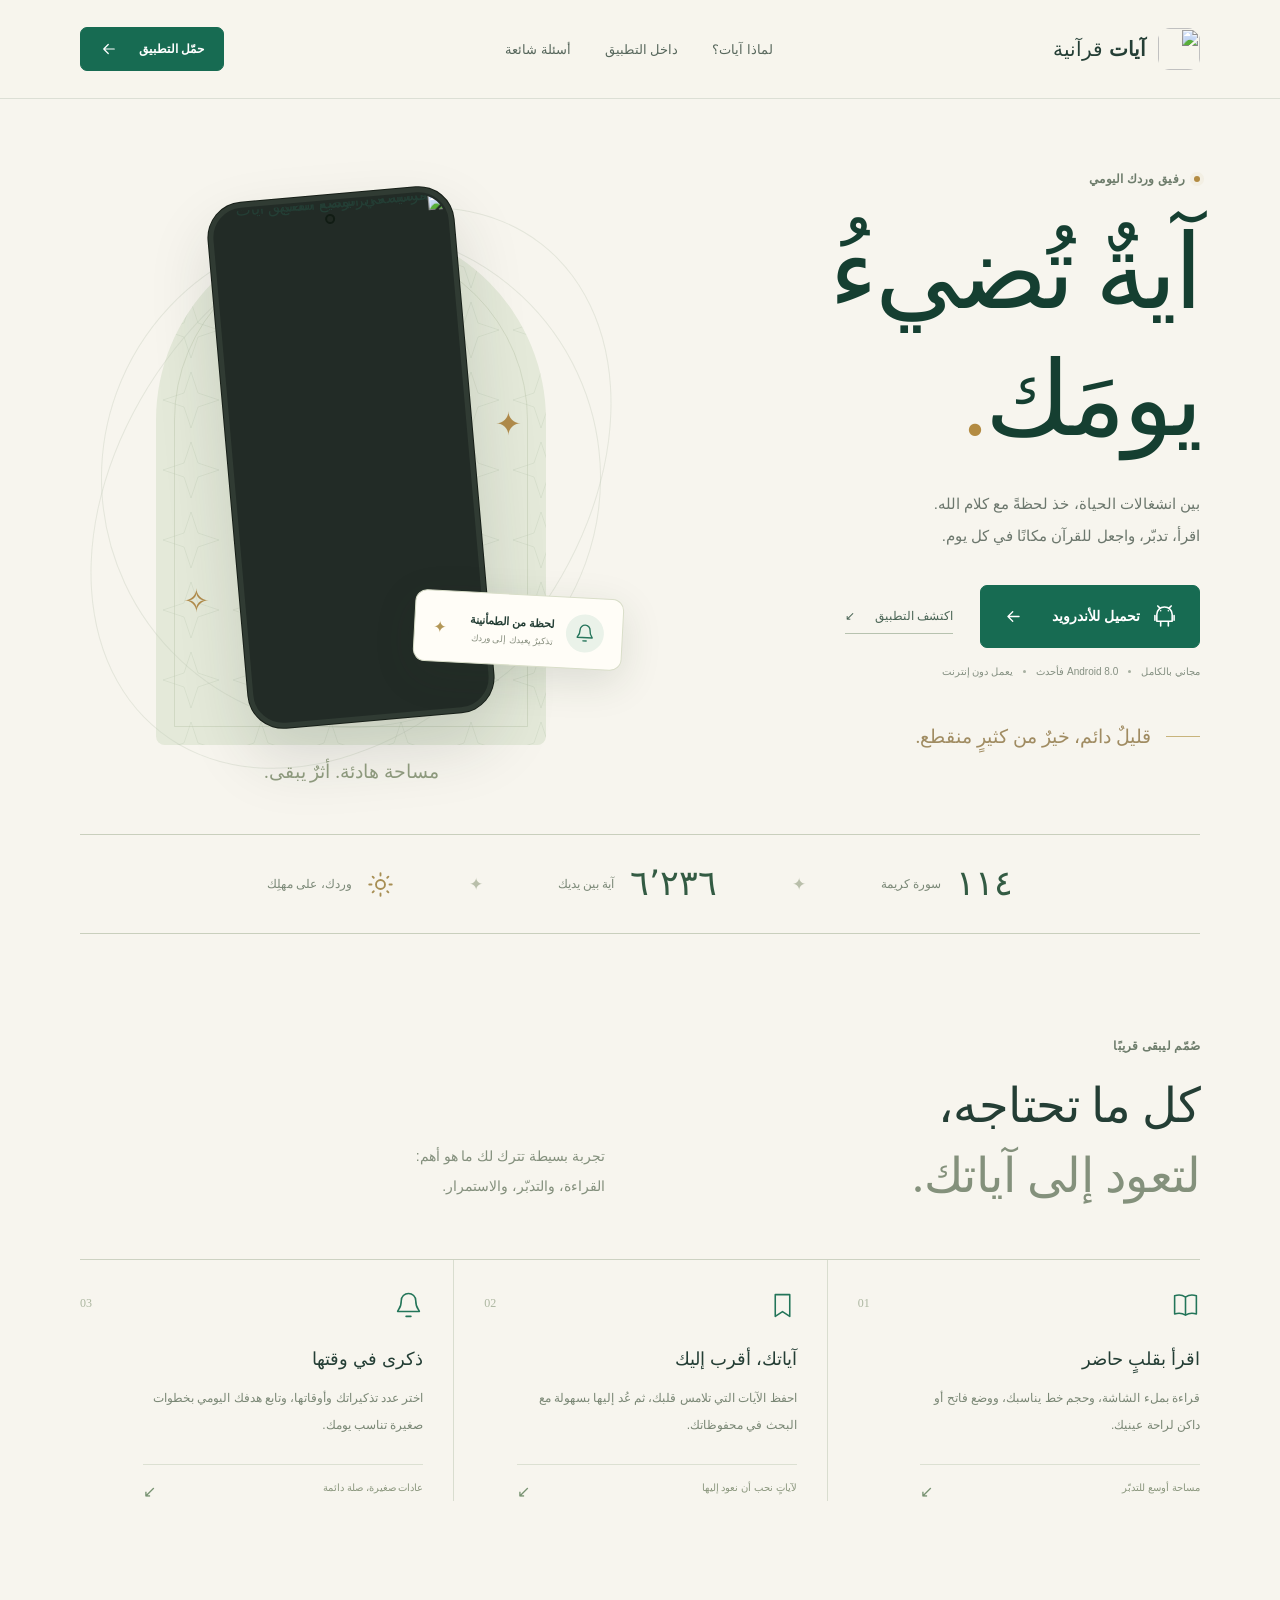
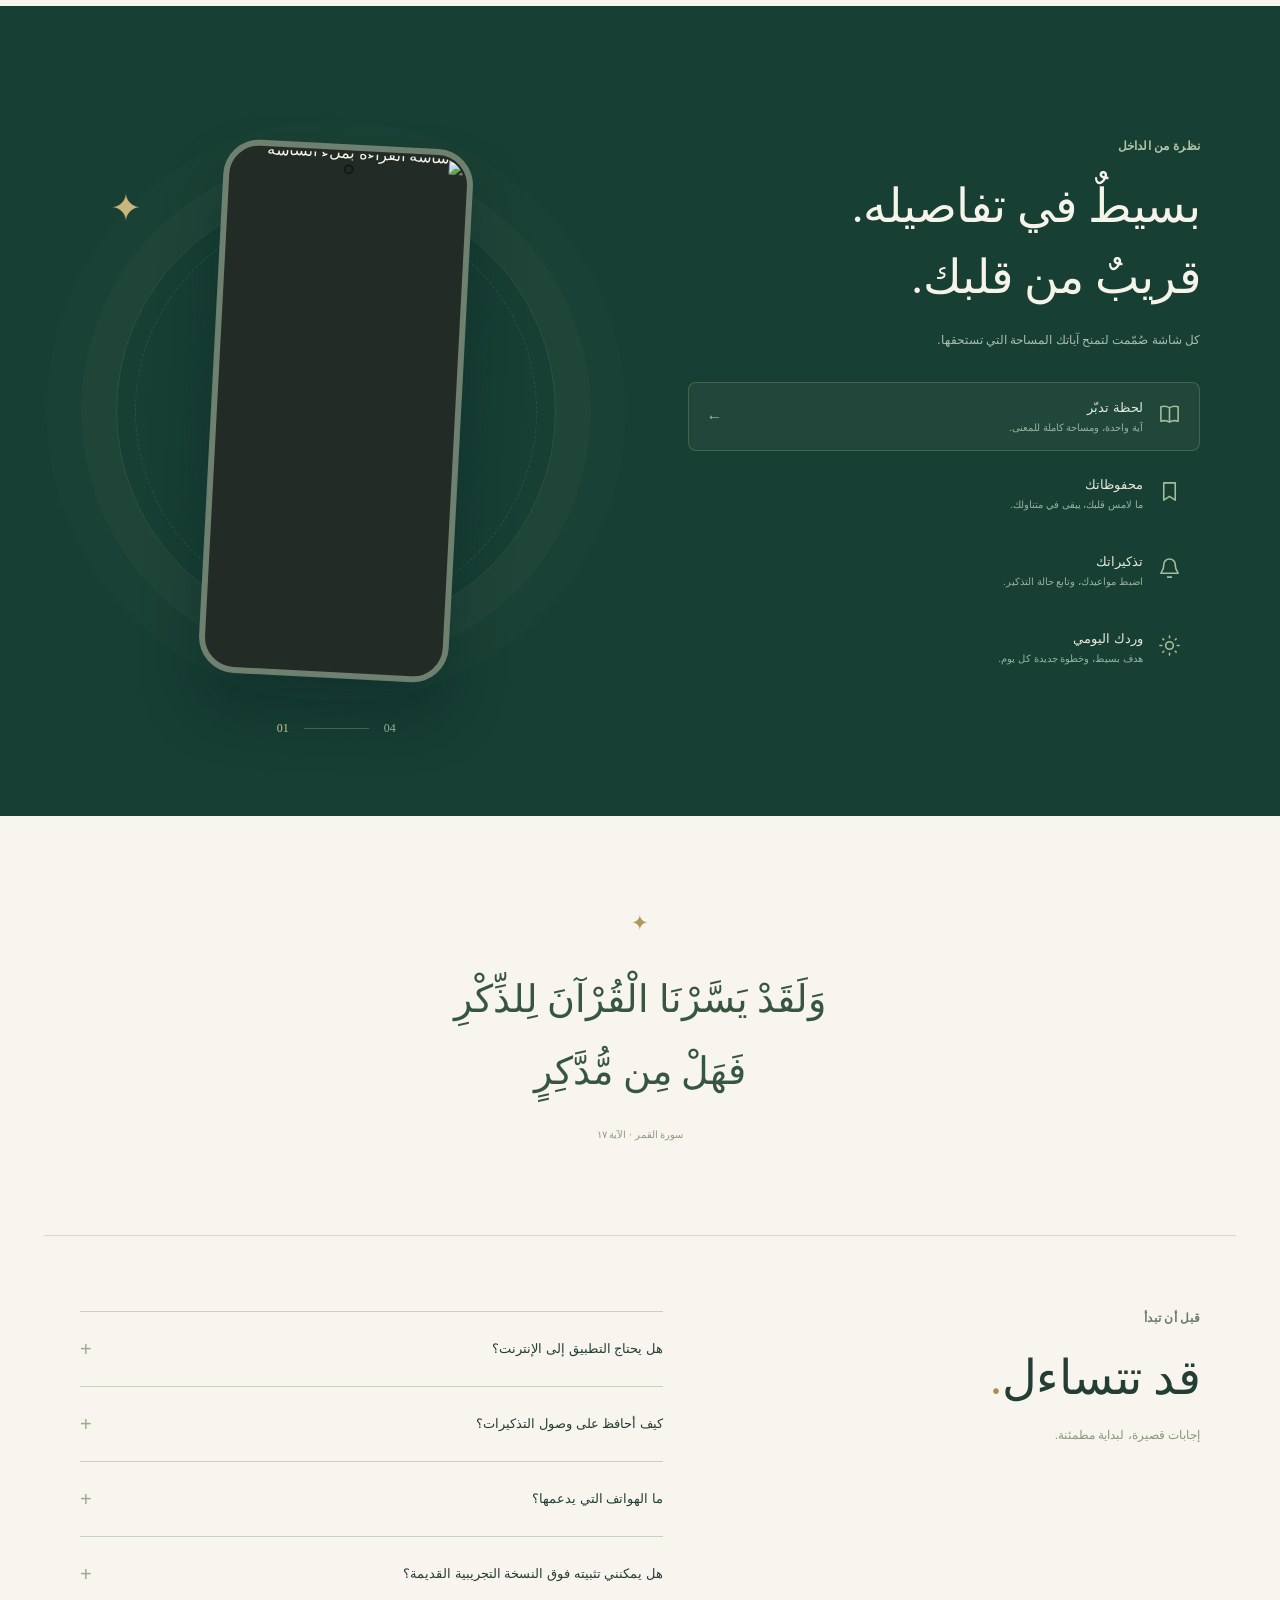
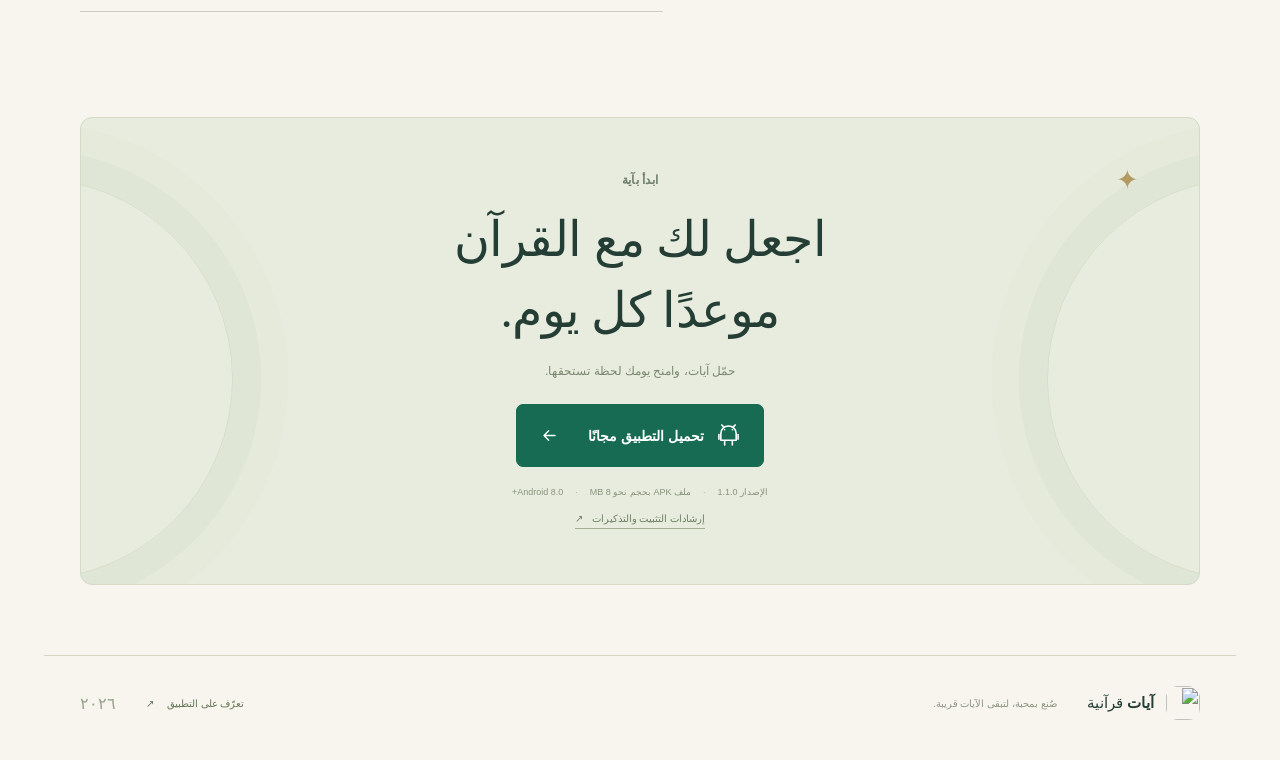
==== website/index.html @ cd3f6575 "Build a warm Arabic landing page around the app" ====
<!doctype html>
<html lang="ar" dir="rtl">
<head>
<meta charset="UTF-8"><meta name="viewport" content="width=device-width, initial-scale=1">
<meta name="theme-color" content="#f7f5ee"><meta name="description" content="آيات قرآنية — مساحة هادئة لوردك اليومي. اقرأ واحفظ آياتك واضبط تذكيراتك، أينما كنت ودون إنترنت.">
<title>آيات قرآنية — آية تُضيء يومك</title>
<link rel="icon" href="assets/app-icon.webp"><link rel="stylesheet" href="style.css">
</head>
<body>
<svg class="icons" aria-hidden="true" xmlns="http://www.w3.org/2000/svg"><symbol id="arrow" viewBox="0 0 24 24"><path d="M19 12H5m6-6-6 6 6 6"/></symbol><symbol id="book" viewBox="0 0 24 24"><path d="M12 5c-3-2-6-2-9-1v15c3-1 6-1 9 1m0-15c3-2 6-2 9-1v15c-3-1-6-1-9 1V5Z"/></symbol><symbol id="bell" viewBox="0 0 24 24"><path d="M18 8a6 6 0 0 0-12 0c0 7-3 7-3 9h18c0-2-3-2-3-9M10 21h4"/></symbol><symbol id="bookmark" viewBox="0 0 24 24"><path d="M6 3h12v18l-6-4-6 4V3Z"/></symbol><symbol id="android" viewBox="0 0 24 24"><path d="m7 3-2-2m12 2 2-2M4 10a8 8 0 0 1 16 0v7H4v-7Zm-2 1v5m20-5v5M8 17v5m8-5v5M8 6h.01M16 6h.01"/></symbol><symbol id="check" viewBox="0 0 24 24"><path d="m5 12 4 4L19 6"/></symbol><symbol id="sun" viewBox="0 0 24 24"><circle cx="12" cy="12" r="4"/><path d="M12 2v2m0 16v2M2 12h2m16 0h2M5 5l1 1m12 12 1 1M5 19l1-1M18 6l1-1"/></symbol></svg>
<header class="header"><div class="wrap nav"><a class="brand" href="#" aria-label="آيات قرآنية، الرئيسية"><img src="assets/app-icon.webp" alt="" width="42" height="42"><span>آيات <span class="brand-light">قرآنية</span></span></a><nav id="navigation" aria-label="التنقل الرئيسي"><a href="#features">لماذا آيات؟</a><a href="#experience">داخل التطبيق</a><a href="#questions">أسئلة شائعة</a></nav><a class="button small nav-download" href="#download">حمّل التطبيق <svg><use href="#arrow"/></svg></a><button class="menu" aria-label="فتح القائمة" aria-expanded="false" aria-controls="navigation"><span></span><span></span></button></div></header>
<main>
<section class="hero wrap">
<div class="hero-copy"><div class="eyebrow"><span class="status-dot"></span> رفيق وردك اليومي</div><h1>آيةٌ تُضيءُ<br>يومَك<span class="gold">.</span></h1><p class="hero-description">بين انشغالات الحياة، خذ لحظةً مع كلام الله.<br>اقرأ، تدبّر، واجعل للقرآن مكانًا في كل يوم.</p><div class="hero-actions"><a class="button" href="assets/Ayat-Quran-v1.1.0.apk" download><svg><use href="#android"/></svg> تحميل للأندرويد <svg class="button-arrow"><use href="#arrow"/></svg></a><a class="text-link" href="#experience">اكتشف التطبيق <span>↙</span></a></div><div class="download-meta"><span>مجاني بالكامل</span><i></i><span>Android 8.0 فأحدث</span><i></i><span>يعمل دون إنترنت</span></div><div class="hero-note"><span class="note-line"></span><span>قليلٌ دائم، خيرٌ من كثيرٍ منقطع.</span></div></div>
<div class="hero-visual"><div class="orbit orbit-one"></div><div class="orbit orbit-two"></div><div class="arch"><div class="arch-pattern"></div><span class="arch-star star-one">✦</span><span class="arch-star star-two">✧</span></div><div class="phone hero-phone"><img src="assets/home.png" alt="الشاشة الرئيسية لتطبيق آيات قرآنية في الوضع الفاتح" width="720" height="1600" fetchpriority="high"><div class="phone-camera"></div></div><div class="floating-note"><span class="note-icon"><svg><use href="#bell"/></svg></span><div><strong>لحظة من الطمأنينة</strong><span>تذكيرٌ يعيدك إلى وردك</span></div><span class="float-spark">✦</span></div><span class="visual-caption">مساحة هادئة. أثرٌ يبقى.</span></div>
</section>
<div class="facts wrap"><div><strong>١١٤</strong><span>سورة كريمة</span></div><span class="fact-flower">✦</span><div><strong>٦٬٢٣٦</strong><span>آية بين يديك</span></div><span class="fact-flower">✦</span><div><svg><use href="#sun"/></svg><span>وردك، على مهلِك</span></div></div>
<section class="features wrap section" id="features"><div class="section-intro"><span class="eyebrow">صُمّم ليبقى قريبًا</span><h2>كل ما تحتاجه،<br><span class="serif-muted">لتعود إلى آياتك.</span></h2><p>تجربة بسيطة تترك لك ما هو أهم:<br>القراءة، والتدبّر، والاستمرار.</p></div><div class="feature-grid"><article><span class="feature-number">01</span><div class="feature-icon"><svg><use href="#book"/></svg></div><h3>اقرأ بقلبٍ حاضر</h3><p>قراءة بملء الشاشة، وحجم خط يناسبك، ووضع فاتح أو داكن لراحة عينيك.</p><span class="feature-foot">مساحة أوسع للتدبّر <span>↙</span></span></article><article><span class="feature-number">02</span><div class="feature-icon"><svg><use href="#bookmark"/></svg></div><h3>آياتك، أقرب إليك</h3><p>احفظ الآيات التي تلامس قلبك، ثم عُد إليها بسهولة مع البحث في محفوظاتك.</p><span class="feature-foot">لآياتٍ نحب أن نعود إليها <span>↙</span></span></article><article><span class="feature-number">03</span><div class="feature-icon"><svg><use href="#bell"/></svg></div><h3>ذكرى في وقتها</h3><p>اختر عدد تذكيراتك وأوقاتها، وتابع هدفك اليومي بخطوات صغيرة تناسب يومك.</p><span class="feature-foot">عادات صغيرة، صلة دائمة <span>↙</span></span></article></div></section>
<section class="experience" id="experience"><div class="wrap experience-inner"><div class="experience-copy"><span class="eyebrow light">نظرة من الداخل</span><h2>بسيطٌ في تفاصيله.<br>قريبٌ من قلبك.</h2><p class="experience-lead">كل شاشة صُمّمت لتمنح آياتك المساحة التي تستحقها.</p><div class="screen-tabs" role="tablist" aria-label="شاشات التطبيق" aria-orientation="vertical"><button id="tab-reader" role="tab" aria-selected="true" aria-controls="screen-panel" data-screen="reader" tabindex="0"><span class="tab-icon"><svg><use href="#book"/></svg></span><span><strong>لحظة تدبّر</strong><small>آية واحدة، ومساحة كاملة للمعنى.</small></span><span class="tab-arrow">←</span></button><button id="tab-saved" role="tab" aria-selected="false" aria-controls="screen-panel" data-screen="saved" tabindex="-1"><span class="tab-icon"><svg><use href="#bookmark"/></svg></span><span><strong>محفوظاتك</strong><small>ما لامس قلبك، يبقى في متناولك.</small></span><span class="tab-arrow">←</span></button><button id="tab-reminders" role="tab" aria-selected="false" aria-controls="screen-panel" data-screen="reminders" tabindex="-1"><span class="tab-icon"><svg><use href="#bell"/></svg></span><span><strong>تذكيراتك</strong><small>اضبط مواعيدك، وتابع حالة التذكير.</small></span><span class="tab-arrow">←</span></button><button id="tab-home" role="tab" aria-selected="false" aria-controls="screen-panel" data-screen="home" tabindex="-1"><span class="tab-icon"><svg><use href="#sun"/></svg></span><span><strong>وردك اليومي</strong><small>هدف بسيط، وخطوة جديدة كل يوم.</small></span><span class="tab-arrow">←</span></button></div></div><div class="screen-stage" id="screen-panel" role="tabpanel" aria-labelledby="tab-reader" tabindex="0"><div class="stage-ring"></div><span class="stage-spark">✦</span><div class="phone showcase-phone"><img id="screen-image" src="assets/reader.png" alt="شاشة القراءة بملء الشاشة" width="720" height="1600" loading="lazy"><div class="phone-camera"></div></div><div class="screen-count"><span id="screen-number">01</span><span class="count-line"></span><span>04</span></div></div></div></section>
<section class="quiet-section wrap"><span class="quiet-star">✦</span><p class="quran-quote">وَلَقَدْ يَسَّرْنَا الْقُرْآنَ لِلذِّكْرِ<br>فَهَلْ مِن مُّدَّكِرٍ</p><span class="quote-source">سورة القمر · الآية ١٧</span></section>
<section class="faq wrap section" id="questions"><div class="faq-heading"><span class="eyebrow">قبل أن تبدأ</span><h2>قد تتساءل<span class="gold">.</span></h2><p>إجابات قصيرة، لبداية مطمئنة.</p></div><div class="faq-list"><details><summary>هل يحتاج التطبيق إلى الإنترنت؟<span class="plus">+</span></summary><p>لا. نص القرآن والقراءة والمحفوظات متاحة دون اتصال بالإنترنت بعد تثبيت التطبيق.</p></details><details><summary>كيف أحافظ على وصول التذكيرات؟<span class="plus">+</span></summary><p>اسمح بالإشعارات والمنبّهات الدقيقة، وأزل قيود البطارية والعمل في الخلفية. يرشدك التطبيق إلى إعدادات التشغيل المتاحة على هاتفك. إذا أوقفت التطبيق إجباريًا، افتحه مجددًا لاستئناف التذكيرات.</p></details><details><summary>ما الهواتف التي يدعمها؟<span class="plus">+</span></summary><p>يعمل على هواتف أندرويد بالإصدار 8.0 فأحدث. تختلف خيارات التشغيل التلقائي والبطارية حسب الهاتف وإصدار النظام.</p></details><details><summary>هل يمكنني تثبيته فوق النسخة التجريبية القديمة؟<span class="plus">+</span></summary><p>الإصدار 1.1.0 يستخدم مفتاح توقيع إنتاج جديدًا. إذا كانت النسخة التجريبية القديمة مثبتة، ستحتاج إلى إزالتها أولًا. إزالة التطبيق تحذف محفوظاته وتقدّم القراءة وإعداداته المحلية.</p></details></div></section>
<section class="download-section wrap" id="download"><div class="download-card"><div class="download-ornament" aria-hidden="true">✦</div><span class="eyebrow">ابدأ بآية</span><h2>اجعل لك مع القرآن<br>موعدًا كل يوم.</h2><p>حمّل آيات، وامنح يومك لحظة تستحقها.</p><a class="button" href="assets/Ayat-Quran-v1.1.0.apk" download><svg><use href="#android"/></svg> تحميل التطبيق مجانًا <svg class="button-arrow"><use href="#arrow"/></svg></a><span class="release-meta">الإصدار 1.1.0 <span>·</span> ملف APK بحجم نحو 8 MB <span>·</span> Android 8.0+</span><a class="release-link" href="#questions">إرشادات التثبيت والتذكيرات <span>↗</span></a></div></section>
</main>
<footer class="wrap footer"><a class="brand" href="#"><img src="assets/app-icon.webp" width="34" height="34" alt=""><span>آيات <span class="brand-light">قرآنية</span></span></a><p>صُنع بمحبة، لتبقى الآيات قريبة.</p><a href="#experience">تعرّف على التطبيق <span>↗</span></a><span class="footer-year">٢٠٢٦</span></footer>
<script src="script.js"></script>
</body></html>
---- website/style.css ----
@font-face{font-family:Quran;src:url('assets/quran.ttf') format('truetype');font-display:swap}*{box-sizing:border-box}html{scroll-behavior:smooth;scroll-padding-top:100px}body{margin:0;background:#f7f5ee;color:#243e35;font-family:Tahoma,Arial,sans-serif;-webkit-font-smoothing:antialiased}a{color:inherit;text-decoration:none}button{font:inherit}button,a{-webkit-tap-highlight-color:transparent}button{cursor:pointer}svg{width:24px;height:24px;fill:none;stroke:currentColor;stroke-width:1.65;stroke-linecap:round;stroke-linejoin:round;flex-shrink:0}.icons{position:absolute;width:0;height:0;overflow:hidden}.wrap{max-width:1192px;margin-inline:auto;padding-inline:36px}.header{border-bottom:1px solid #244b3420;background:#f7f5eef5}.nav{height:98px;display:flex;align-items:center;justify-content:space-between;gap:32px}.brand{display:flex;align-items:center;gap:12px;font-size:20px;font-weight:700;white-space:nowrap}.brand img{border-radius:12px;object-fit:cover}.brand-light{font-weight:400}.nav nav{display:flex;gap:34px;font-size:13px;color:#57675c}.nav nav a:hover{color:#157b61}.button{display:inline-flex;align-items:center;justify-content:center;gap:13px;border:1px solid #176b52;background:#176b52;color:#fff;border-radius:7px;padding:19px 23px;font-size:14px;font-weight:600;transition:background .2s,transform .2s,box-shadow .2s}.button:hover{background:#105740;transform:translateY(-2px);box-shadow:0 8px 20px #0f604b20}.button svg{width:23px;height:23px}.button .button-arrow{margin-right:16px;width:19px}.button.small{padding:12px 19px;font-size:12px;gap:21px}.small svg{width:18px;height:18px}.menu{display:none}.hero{display:grid;grid-template-columns:1fr 1fr;gap:35px;min-height:735px;align-items:center;padding-block:42px 40px;overflow:hidden}.hero-copy{padding:5px 0 20px;position:relative;z-index:2}.eyebrow{font-size:12px;letter-spacing:.2px;color:#6d7c6b;display:flex;align-items:center;gap:9px;font-weight:600}.status-dot{height:6px;width:6px;background:#b38b42;border-radius:50%;box-shadow:0 0 0 4px #b38b4210}h1,h2,h3,p{margin:0}h1{font-family:Quran,serif;font-size:104px;line-height:1.22;font-weight:400;margin:24px 0 24px;letter-spacing:-3px;color:#153f31}.gold{color:#b38b42}.hero-description{font-size:15px;color:#6c776d;line-height:2.15}.hero-actions{display:flex;align-items:center;gap:27px;margin-top:32px}.text-link{font-size:12px;color:#496354;border-bottom:1px solid #b7c2af;padding:10px 0;display:inline-flex;gap:20px}.text-link:hover{color:#a07736}.download-meta{display:flex;align-items:center;gap:10px;margin-top:18px;color:#859082;font-size:10px}.download-meta i{width:3px;height:3px;border-radius:50%;background:#a7b0a1}.hero-note{display:flex;align-items:center;gap:15px;margin-top:48px;font-family:Quran,serif;font-size:19px;color:#a08c62}.note-line{width:34px;height:1px;background:#c8b47c}.hero-visual{position:relative;display:flex;align-items:center;justify-content:center;min-height:650px;isolation:isolate}.arch{position:absolute;width:390px;height:520px;background:#e4e9d9;bottom:48px;border-radius:220px 220px 10px 10px;z-index:-2;overflow:hidden}.arch:after{content:"";position:absolute;inset:18px;border:1px solid #b9c4a970;border-radius:210px 210px 0 0}.arch-pattern{position:absolute;inset:0;background-image:url("data:image/svg+xml,%3Csvg xmlns='http://www.w3.org/2000/svg' width='70' height='70' viewBox='0 0 70 70'%3E%3Cpath d='M35 7 42 28 63 35 42 42 35 63 28 42 7 35 28 28Z' fill='none' stroke='%238b9b79' stroke-opacity='.13'/%3E%3C/svg%3E")}.arch-star{position:absolute;color:#b18c4b;font-size:32px;z-index:2}.star-one{right:24px;top:180px}.star-two{left:27px;bottom:125px}.phone{position:relative;background:#222b26;border:5px solid #303b33;box-shadow:0 0 0 1px #171f18,0 30px 65px #20322726;border-radius:35px;padding:3px;overflow:hidden;width:246px;flex-shrink:0;line-height:0}.phone img{display:block;width:100%;height:auto;border-radius:25px}.phone-camera{height:10px;width:10px;background:#202922;border:2px solid #111c14;border-radius:50%;position:absolute;left:50%;top:14px;transform:translateX(-50%)}.hero-phone{transform:rotate(-5deg);margin-top:-20px}.orbit{position:absolute;z-index:-1;border:1px solid #bbc4b253;border-radius:50%;width:500px;height:500px;transform:rotate(-25deg);top:85px}.orbit-two{width:450px;height:620px;transform:rotate(38deg);top:35px}.floating-note{position:absolute;bottom:127px;right:-1px;display:flex;align-items:center;gap:12px;background:#fffdf7;padding:16px 18px;box-shadow:0 12px 40px #253a2321;border:1px solid #d9dec9;border-radius:12px;transform:rotate(3deg);z-index:3}.note-icon{width:38px;height:38px;display:grid;place-items:center;background:#eaf2e9;border-radius:50%;color:#27765c}.note-icon svg{width:20px;height:20px}.floating-note strong{display:block;font-size:11px;margin-bottom:6px}.floating-note div>span{display:block;color:#899080;font-size:9px}.float-spark{margin-right:12px;color:#b39757}.visual-caption{position:absolute;bottom:10px;font-family:Quran,serif;font-size:19px;color:#8d997d}.facts{display:flex;justify-content:center;align-items:center;gap:75px;border-block:1px solid #c9cfbd;max-width:1120px;padding-block:28px}.facts>div{display:flex;align-items:center;gap:15px}.facts strong{font-family:Quran,serif;font-size:35px;line-height:1.2;font-weight:400;color:#335b43}.facts div span{font-size:12px;color:#7c8978}.facts svg{width:27px;height:27px;color:#a78e53}.fact-flower{color:#b9bfaa;font-size:17px}.section{padding-block:105px}.section-intro{display:grid;grid-template-columns:1fr 1fr;column-gap:70px}.section-intro .eyebrow{grid-column:1/-1;margin-bottom:18px}h2{font-family:Quran,serif;font-weight:400;font-size:48px;line-height:1.45;letter-spacing:-.5px}.serif-muted{color:#84917c}.section-intro>p{align-self:end;padding-bottom:9px;font-size:14px;color:#84907d;line-height:2.15}.feature-grid{display:grid;grid-template-columns:repeat(3,1fr);margin-top:49px;border-top:1px solid #cdd2c2}.feature-grid article{position:relative;padding:31px 30px 0;border-left:1px solid #d9ddcf}.feature-grid article:first-child{padding-right:0}.feature-grid article:last-child{border-left:0;padding-left:0}.feature-number{position:absolute;top:36px;left:30px;font-family:Georgia,serif;color:#adb7a1;font-size:12px}.feature-grid article:last-child .feature-number{left:0}.feature-icon{color:#237559;margin-bottom:24px}.feature-icon svg{width:29px;height:29px;stroke-width:1.3}h3{font-size:18px;font-weight:500;margin-bottom:15px}.feature-grid p{font-size:12px;line-height:2.2;color:#7a8775;max-width:280px}.feature-foot{border-top:1px solid #dce0d2;margin-top:26px;padding-top:17px;display:flex;justify-content:space-between;font-size:10px;color:#8b977e;max-width:280px}.feature-foot>span{color:#769170;font-size:16px}.experience{background:#173f33;color:#f6f3e9;position:relative;overflow:hidden}.experience-inner{display:grid;grid-template-columns:1fr 1fr;gap:95px;padding-block:80px;align-items:center}.eyebrow.light{color:#b4c3a8}.experience h2{font-size:47px;margin-top:18px;line-height:1.5}.experience-lead{font-size:12px;line-height:2;color:#a9beb0;margin-top:16px;max-width:330px}.screen-tabs{display:flex;flex-direction:column;gap:8px;margin-top:30px}.screen-tabs button{display:flex;align-items:center;gap:15px;background:transparent;border:1px solid transparent;border-radius:8px;text-align:right;padding:17px 18px;color:#e6e9dd;transition:background .2s,border-color .2s}.screen-tabs button[aria-selected=true]{background:#ffffff0b;border-color:#74967c60}.screen-tabs button:hover{background:#ffffff0b}.screen-tabs strong{display:block;font-size:13px;font-weight:500}.screen-tabs small{display:block;font-size:10px;margin-top:7px;color:#97b2a2}.tab-icon{color:#a7bd9a}.tab-icon svg{width:23px;height:23px}.tab-arrow{margin-right:auto;opacity:0;color:#c8b371}.screen-tabs button[aria-selected=true] .tab-arrow{opacity:1}.screen-stage{position:relative;display:flex;justify-content:center;align-items:center;min-height:650px;isolation:isolate}.stage-ring{position:absolute;width:440px;height:440px;border:1px solid #b1c69e24;border-radius:50%;z-index:-1;box-shadow:0 0 0 35px #b1c69e08,0 0 0 70px #b1c69e04}.stage-ring:after{content:"";position:absolute;inset:18px;border:1px dashed #b6c69822;border-radius:50%}.showcase-phone{width:248px;border-color:#70806f;box-shadow:0 0 0 1px #ced7c272,0 35px 55px #051d215c;transform:rotate(3deg)}.stage-spark{position:absolute;left:30px;top:100px;color:#cab57c;font-size:38px}.screen-count{position:absolute;bottom:0;display:flex;align-items:center;gap:15px;direction:ltr;font-family:Georgia,serif;font-size:12px;color:#93ac97}.screen-count span:first-child{color:#d5c08b}.count-line{width:65px;height:1px;background:#a6bda350}.quiet-section{padding-block:95px;text-align:center}.quiet-star{font-size:21px;color:#b2965c;display:block;margin-bottom:28px}.quran-quote{font-family:Quran,serif;font-size:38px;line-height:1.9;color:#375642}.quote-source{display:block;color:#909981;font-size:10px;margin-top:22px}.faq{display:grid;grid-template-columns:.9fr 1.2fr;gap:100px;border-top:1px solid #d3d8c8;padding-top:75px}.faq h2{margin-top:18px}.faq-heading p{font-size:12px;color:#8b967f;margin-top:15px}.faq-list{border-top:1px solid #c7d0bc}.faq details{border-bottom:1px solid #c7d0bc}.faq summary{padding:25px 0;list-style:none;cursor:pointer;font-size:13px;line-height:1.8;display:flex;justify-content:space-between;gap:20px}.faq summary::-webkit-details-marker{display:none}.plus{color:#9ba98e;font-size:20px;font-weight:400;line-height:1.2;transition:transform .2s}.faq details[open] .plus{transform:rotate(45deg)}.faq details p{padding:0 0 23px;font-size:12px;line-height:2.3;color:#73806c}.download-section{padding-bottom:70px}.download-card{position:relative;isolation:isolate;overflow:hidden;background:#e8ecdf;border:1px solid #d4dcc8;border-radius:12px;padding:55px 40px;text-align:center}.download-card:before,.download-card:after{content:"";position:absolute;width:400px;height:400px;border:1px solid #b8c6a660;border-radius:50%;top:60px;z-index:-1}.download-card:before{right:-250px;box-shadow:0 0 0 28px #bcc9a820,0 0 0 55px #bcc9a815}.download-card:after{left:-250px;box-shadow:0 0 0 28px #bcc9a820,0 0 0 55px #bcc9a815}.download-card .eyebrow{justify-content:center}.download-card h2{font-size:49px;margin-top:17px}.download-card p{font-size:12px;color:#7a886e;margin:18px 0 26px}.download-ornament{position:absolute;top:46px;right:60px;font-size:27px;color:#b39a61}.release-meta{display:flex;align-items:center;justify-content:center;gap:12px;font-size:9px;color:#87937a;margin-top:20px;flex-wrap:wrap}.release-meta>span{color:#b2b99f}.release-link{display:inline-block;font-size:10px;color:#6d8061;margin-top:16px;border-bottom:1px solid #a3b192;padding-bottom:4px}.release-link span{margin-right:6px}.footer{display:flex;align-items:center;gap:30px;padding-block:30px 40px;border-top:1px solid #d0d7c3}.footer .brand{font-size:15px}.footer p{font-size:10px;color:#8e9883}.footer>a:last-of-type{font-size:10px;margin-right:auto;color:#617653}.footer>a:last-of-type span{margin-right:10px}.footer-year{font-family:Quran,serif;font-size:16px;color:#99a28c}a:focus-visible,button:focus-visible,summary:focus-visible,[tabindex="0"]:focus-visible{outline:2px solid #b29451;outline-offset:5px}.phone img{transition:opacity .15s}.phone img.changing{opacity:.15}@media(min-width:1500px){.hero{min-height:790px;padding-block:65px}.hero-visual{min-height:670px}.hero-phone{width:260px}.arch{height:550px;width:415px}}@media(max-width:1050px){.wrap{padding-inline:28px}.hero{gap:15px}.hero-visual{min-height:620px}.arch{width:340px;height:480px}.orbit{width:390px;height:440px}.orbit-two{height:520px}.hero-phone{width:230px}.floating-note{right:-5px;bottom:90px}h1{font-size:90px}.hero-actions{gap:16px}.hero-actions .button{font-size:12px;padding:17px}.hero-description{font-size:13px}.download-meta{font-size:9px;gap:7px}.experience-inner{gap:40px}.facts{margin-inline:28px;gap:40px}.screen-stage{min-height:630px}.stage-ring{width:350px;height:350px}.experience h2{font-size:41px}.stage-spark{left:0}.footer{gap:20px}.faq{gap:55px}}@media(max-width:760px){.wrap{padding-inline:22px}.nav{height:80px;gap:16px}.brand{font-size:16px;gap:8px}.brand img{width:36px;height:36px}.nav-download{margin-right:auto}.nav .small{font-size:10px;padding:10px 13px;gap:12px}.menu{display:flex;flex-direction:column;gap:6px;width:25px;background:none;border:0;padding:3px}.menu span{display:block;width:20px;height:1px;background:#31563f}.nav nav{display:none;position:absolute;top:79px;left:0;right:0;background:#f7f5ee;z-index:10;padding:25px;box-shadow:0 10px 20px #233c3010;border-bottom:1px solid #cbd4c0;flex-direction:column;gap:22px}.nav nav.open{display:flex}.hero{grid-template-columns:1fr;padding-top:43px;padding-bottom:30px;gap:0;min-height:0}.hero-copy{text-align:center;padding:0}.hero-copy .eyebrow{justify-content:center}h1{font-size:83px;margin:20px 0 18px;line-height:1.22}.hero-description{font-size:13px;line-height:2.1}.hero-actions{justify-content:center;margin-top:26px;gap:25px}.hero-actions .button{font-size:12px;padding:17px 16px}.hero-actions .button-arrow{margin-right:4px}.text-link{font-size:11px;gap:12px}.download-meta{justify-content:center;margin-top:17px;font-size:9px}.hero-note{display:none}.hero-visual{margin-top:15px;min-height:610px}.hero-phone{width:224px;margin-top:0}.arch{width:335px;height:454px;bottom:58px}.orbit{width:350px;height:400px;top:100px}.orbit-two{height:530px;top:50px;width:290px}.floating-note{bottom:100px;right:calc(50% - 165px);padding:13px 15px}.visual-caption{bottom:7px;font-size:18px}.facts{margin-inline:22px;gap:22px;padding:23px 0;justify-content:space-around}.facts strong{font-size:27px}.facts>div{flex-direction:column;gap:7px}.facts div span{font-size:9px}.facts svg{width:25px;height:25px}.fact-flower{font-size:13px}.section{padding-block:65px}.section-intro{display:block}.section-intro .eyebrow{margin-bottom:14px}h2{font-size:39px}.section-intro>p{margin-top:20px;font-size:12px}.feature-grid{margin-top:25px;grid-template-columns:1fr}.feature-grid article,.feature-grid article:first-child,.feature-grid article:last-child{border-left:0;border-bottom:1px solid #d5dcc9;padding:27px 0}.feature-grid article:last-child{border-bottom:0;padding-bottom:0}.feature-number,.feature-grid article:last-child .feature-number{top:30px;left:0}.feature-icon{margin-bottom:16px}.feature-grid p{max-width:100%;font-size:12px}h3{font-size:17px}.feature-foot{max-width:none;margin-top:20px;padding-top:14px}.experience-inner{grid-template-columns:1fr;gap:15px;padding-block:50px}.experience h2{font-size:39px}.experience-lead{max-width:none}.screen-tabs{margin-top:23px;display:grid;grid-template-columns:1fr 1fr;gap:8px}.screen-tabs button{padding:15px 10px;gap:9px}.screen-tabs strong{font-size:11px}.screen-tabs small{display:none}.screen-tabs .tab-icon svg{width:18px;height:18px}.tab-arrow{font-size:12px}.screen-stage{min-height:630px}.showcase-phone{width:230px}.stage-spark{left:24px;top:105px}.stage-ring{width:340px;height:340px}.quiet-section{padding-block:63px}.quran-quote{font-size:29px;line-height:2}.quote-source{margin-top:18px}.faq{grid-template-columns:1fr;gap:30px;padding-top:50px}.faq h2{margin-top:14px}.faq summary{font-size:12px;padding-block:22px}.download-section{padding-bottom:40px}.download-card{padding:42px 19px}.download-card h2{font-size:39px}.download-card p{font-size:11px;line-height:1.9}.download-ornament{right:22px;top:20px;font-size:20px}.download-card .button{font-size:12px;padding:17px 19px}.release-meta{font-size:8px;gap:8px}.footer{flex-wrap:wrap;gap:19px;padding-block:24px 30px}.footer .brand{font-size:14px}.footer p{width:calc(100% - 200px);margin-right:auto;font-size:9px;text-align:left}.footer>a:last-of-type{margin-right:0}.footer-year{margin-right:auto}}@media(prefers-reduced-motion:reduce){html{scroll-behavior:auto}*,*:before,*:after{transition:none!important;animation:none!important}}
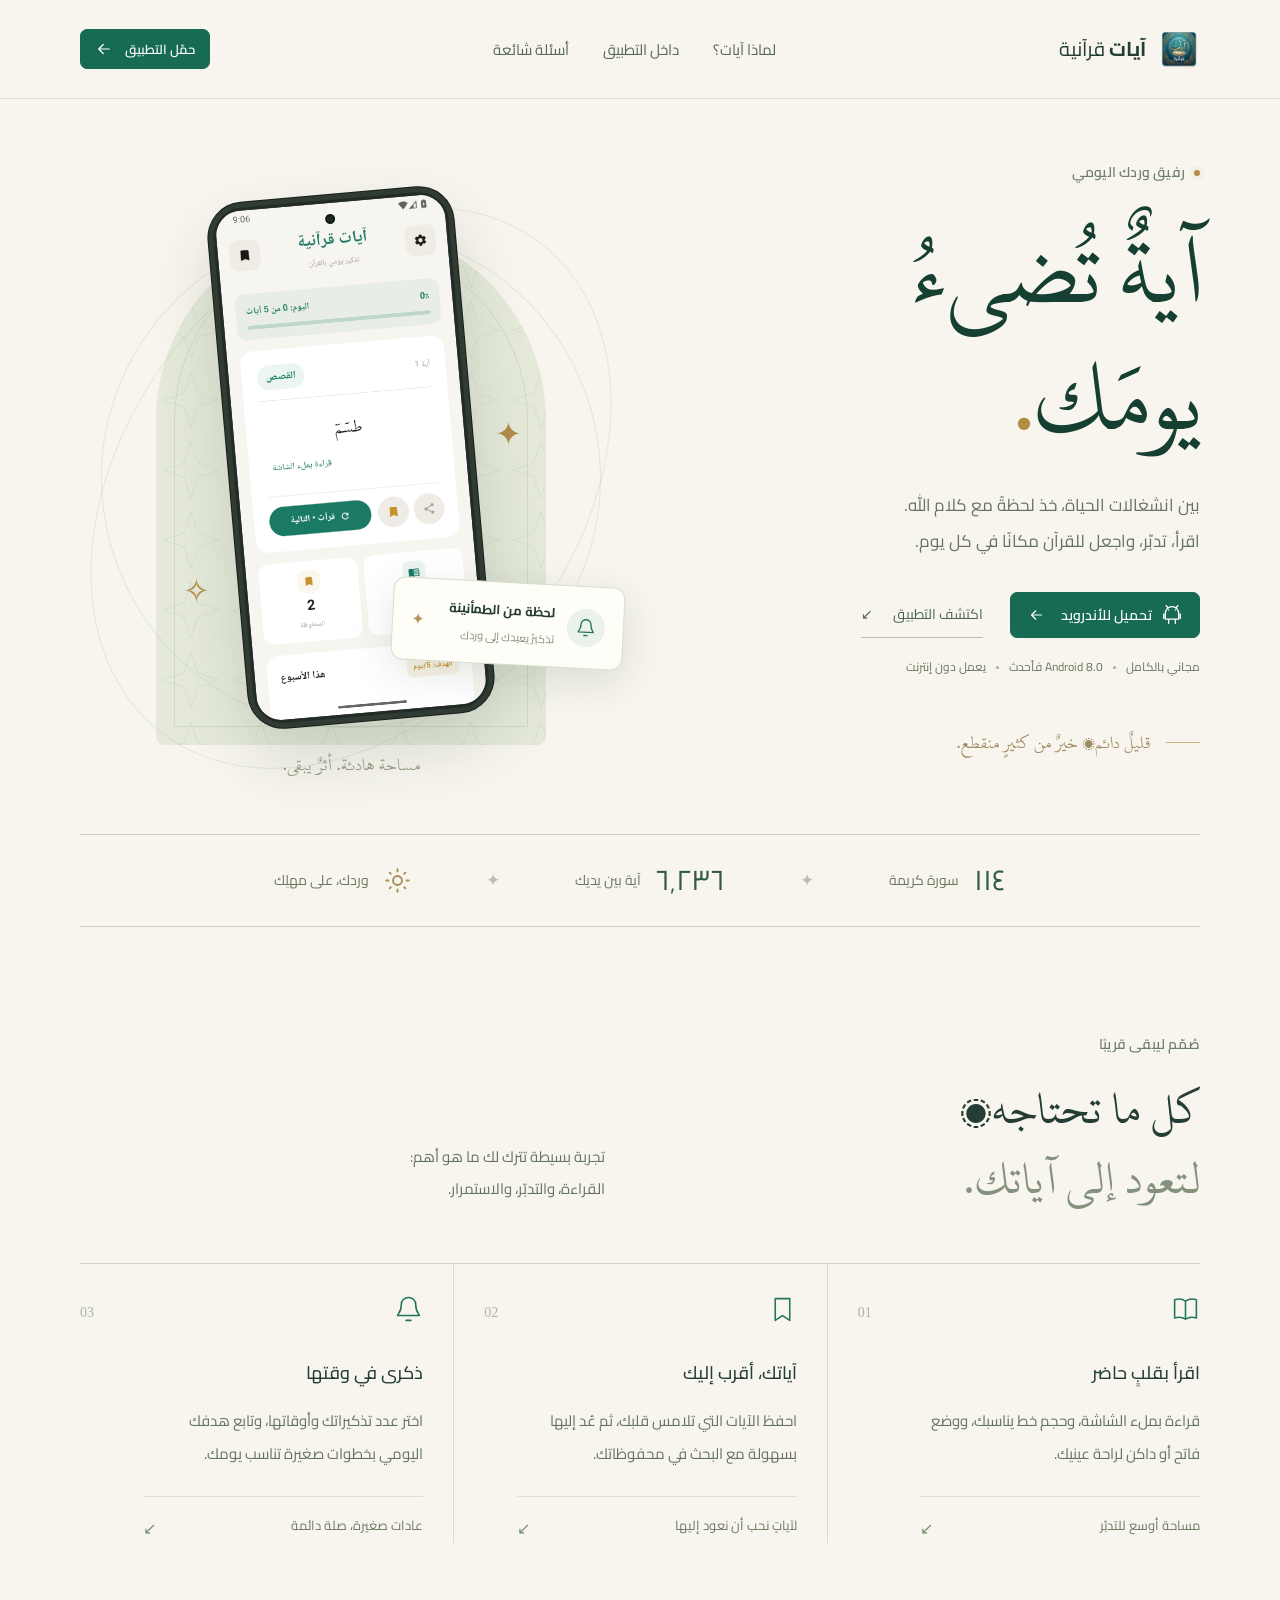
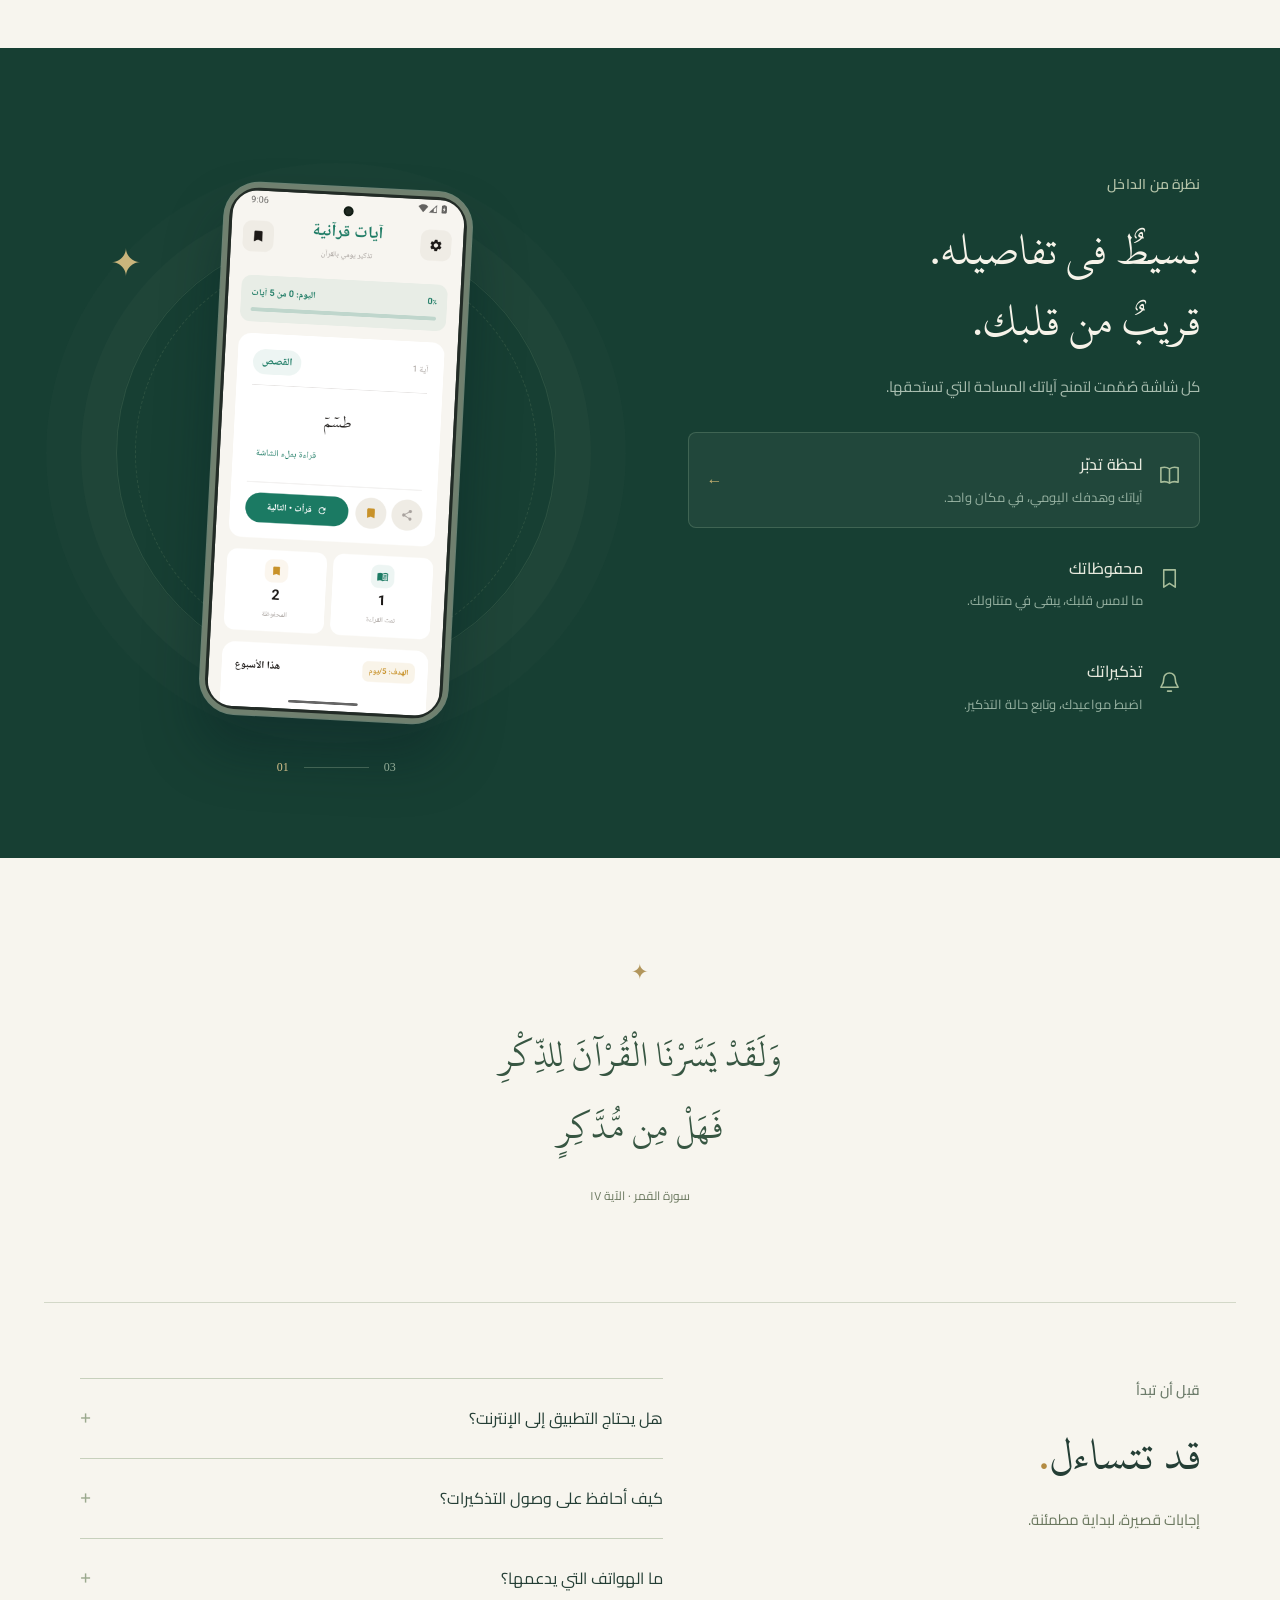
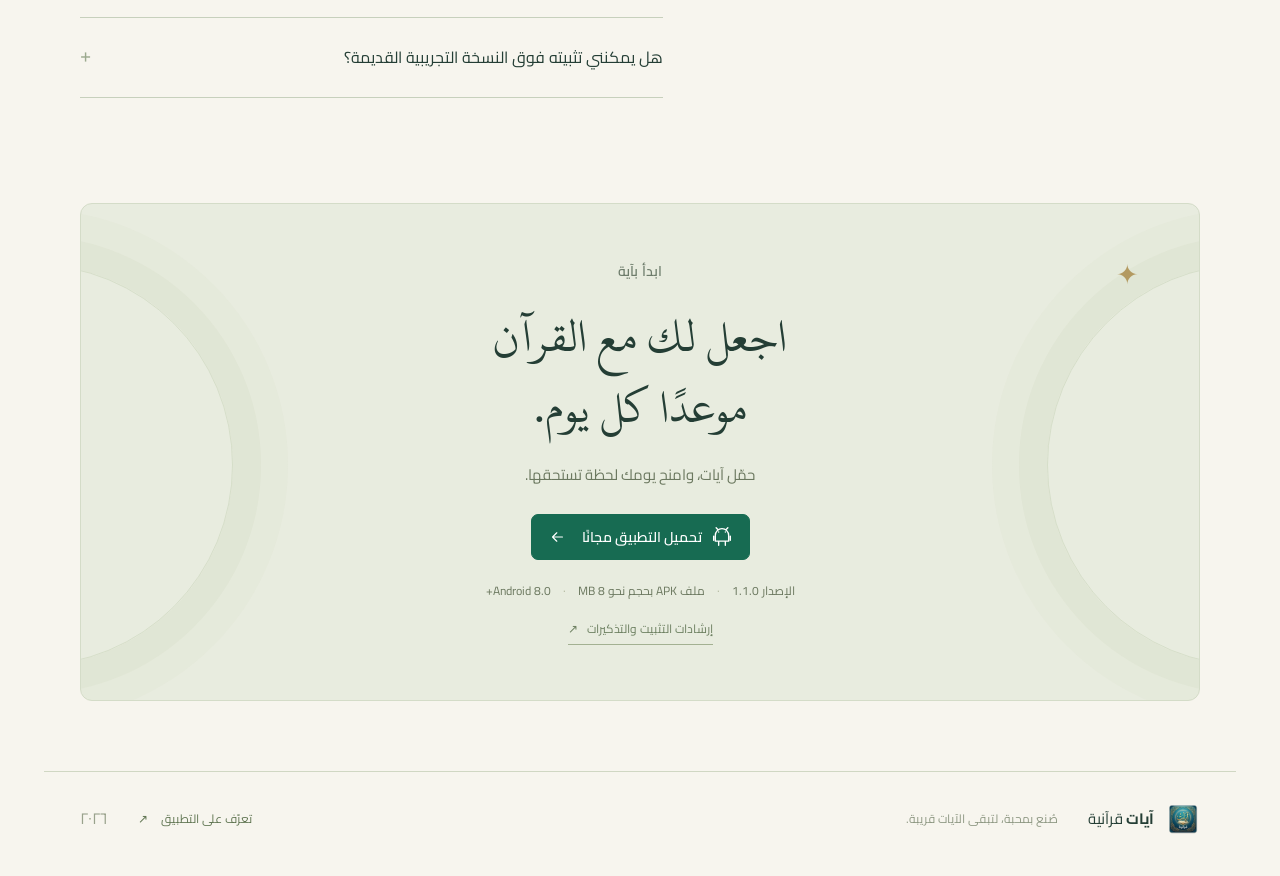
==== commit 7c14325e: "Move the daily screen into the reflection showcase" ====
--- a/website/index.html
+++ b/website/index.html
@@ -16,7 +16,7 @@
 </section>
 <div class="facts wrap"><div><strong>١١٤</strong><span>سورة كريمة</span></div><span class="fact-flower">✦</span><div><strong>٦٬٢٣٦</strong><span>آية بين يديك</span></div><span class="fact-flower">✦</span><div><svg><use href="#sun"/></svg><span>وردك، على مهلِك</span></div></div>
 <section class="features wrap section" id="features"><div class="section-intro"><span class="eyebrow">صُمّم ليبقى قريبًا</span><h2>كل ما تحتاجه،<br><span class="serif-muted">لتعود إلى آياتك.</span></h2><p>تجربة بسيطة تترك لك ما هو أهم:<br>القراءة، والتدبّر، والاستمرار.</p></div><div class="feature-grid"><article><span class="feature-number">01</span><div class="feature-icon"><svg><use href="#book"/></svg></div><h3>اقرأ بقلبٍ حاضر</h3><p>قراءة بملء الشاشة، وحجم خط يناسبك، ووضع فاتح أو داكن لراحة عينيك.</p><span class="feature-foot">مساحة أوسع للتدبّر <span>↙</span></span></article><article><span class="feature-number">02</span><div class="feature-icon"><svg><use href="#bookmark"/></svg></div><h3>آياتك، أقرب إليك</h3><p>احفظ الآيات التي تلامس قلبك، ثم عُد إليها بسهولة مع البحث في محفوظاتك.</p><span class="feature-foot">لآياتٍ نحب أن نعود إليها <span>↙</span></span></article><article><span class="feature-number">03</span><div class="feature-icon"><svg><use href="#bell"/></svg></div><h3>ذكرى في وقتها</h3><p>اختر عدد تذكيراتك وأوقاتها، وتابع هدفك اليومي بخطوات صغيرة تناسب يومك.</p><span class="feature-foot">عادات صغيرة، صلة دائمة <span>↙</span></span></article></div></section>
-<section class="experience" id="experience"><div class="wrap experience-inner"><div class="experience-copy"><span class="eyebrow light">نظرة من الداخل</span><h2>بسيطٌ في تفاصيله.<br>قريبٌ من قلبك.</h2><p class="experience-lead">كل شاشة صُمّمت لتمنح آياتك المساحة التي تستحقها.</p><div class="screen-tabs" role="tablist" aria-label="شاشات التطبيق" aria-orientation="vertical"><button id="tab-reader" role="tab" aria-selected="true" aria-controls="screen-panel" data-screen="reader" tabindex="0"><span class="tab-icon"><svg><use href="#book"/></svg></span><span><strong>لحظة تدبّر</strong><small>آية واحدة، ومساحة كاملة للمعنى.</small></span><span class="tab-arrow">←</span></button><button id="tab-saved" role="tab" aria-selected="false" aria-controls="screen-panel" data-screen="saved" tabindex="-1"><span class="tab-icon"><svg><use href="#bookmark"/></svg></span><span><strong>محفوظاتك</strong><small>ما لامس قلبك، يبقى في متناولك.</small></span><span class="tab-arrow">←</span></button><button id="tab-reminders" role="tab" aria-selected="false" aria-controls="screen-panel" data-screen="reminders" tabindex="-1"><span class="tab-icon"><svg><use href="#bell"/></svg></span><span><strong>تذكيراتك</strong><small>اضبط مواعيدك، وتابع حالة التذكير.</small></span><span class="tab-arrow">←</span></button><button id="tab-home" role="tab" aria-selected="false" aria-controls="screen-panel" data-screen="home" tabindex="-1"><span class="tab-icon"><svg><use href="#sun"/></svg></span><span><strong>وردك اليومي</strong><small>هدف بسيط، وخطوة جديدة كل يوم.</small></span><span class="tab-arrow">←</span></button></div></div><div class="screen-stage" id="screen-panel" role="tabpanel" aria-labelledby="tab-reader" tabindex="0"><div class="stage-ring"></div><span class="stage-spark">✦</span><div class="phone showcase-phone"><img id="screen-image" src="assets/reader.png" alt="شاشة القراءة بملء الشاشة" width="720" height="1600" loading="lazy"><div class="phone-camera"></div></div><div class="screen-count"><span id="screen-number">01</span><span class="count-line"></span><span>04</span></div></div></div></section>
+<section class="experience" id="experience"><div class="wrap experience-inner"><div class="experience-copy"><span class="eyebrow light">نظرة من الداخل</span><h2>بسيطٌ في تفاصيله.<br>قريبٌ من قلبك.</h2><p class="experience-lead">كل شاشة صُمّمت لتمنح آياتك المساحة التي تستحقها.</p><div class="screen-tabs" role="tablist" aria-label="شاشات التطبيق" aria-orientation="vertical"><button id="tab-reader" role="tab" aria-selected="true" aria-controls="screen-panel" data-screen="home" tabindex="0"><span class="tab-icon"><svg><use href="#book"/></svg></span><span><strong>لحظة تدبّر</strong><small>آياتك وهدفك اليومي، في مكان واحد.</small></span><span class="tab-arrow">←</span></button><button id="tab-saved" role="tab" aria-selected="false" aria-controls="screen-panel" data-screen="saved" tabindex="-1"><span class="tab-icon"><svg><use href="#bookmark"/></svg></span><span><strong>محفوظاتك</strong><small>ما لامس قلبك، يبقى في متناولك.</small></span><span class="tab-arrow">←</span></button><button id="tab-reminders" role="tab" aria-selected="false" aria-controls="screen-panel" data-screen="reminders" tabindex="-1"><span class="tab-icon"><svg><use href="#bell"/></svg></span><span><strong>تذكيراتك</strong><small>اضبط مواعيدك، وتابع حالة التذكير.</small></span><span class="tab-arrow">←</span></button></div></div><div class="screen-stage" id="screen-panel" role="tabpanel" aria-labelledby="tab-reader" tabindex="0"><div class="stage-ring"></div><span class="stage-spark">✦</span><div class="phone showcase-phone"><img id="screen-image" src="assets/home.png" alt="الرئيسية وتقدم الورد اليومي" width="720" height="1600" loading="lazy"><div class="phone-camera"></div></div><div class="screen-count"><span id="screen-number">01</span><span class="count-line"></span><span>03</span></div></div></div></section>
 <section class="quiet-section wrap"><span class="quiet-star">✦</span><p class="quran-quote">وَلَقَدْ يَسَّرْنَا الْقُرْآنَ لِلذِّكْرِ<br>فَهَلْ مِن مُّدَّكِرٍ</p><span class="quote-source">سورة القمر · الآية ١٧</span></section>
 <section class="faq wrap section" id="questions"><div class="faq-heading"><span class="eyebrow">قبل أن تبدأ</span><h2>قد تتساءل<span class="gold">.</span></h2><p>إجابات قصيرة، لبداية مطمئنة.</p></div><div class="faq-list"><details><summary>هل يحتاج التطبيق إلى الإنترنت؟<span class="plus">+</span></summary><p>لا. نص القرآن والقراءة والمحفوظات متاحة دون اتصال بالإنترنت بعد تثبيت التطبيق.</p></details><details><summary>كيف أحافظ على وصول التذكيرات؟<span class="plus">+</span></summary><p>اسمح بالإشعارات والمنبّهات الدقيقة، وأزل قيود البطارية والعمل في الخلفية. يرشدك التطبيق إلى إعدادات التشغيل المتاحة على هاتفك. إذا أوقفت التطبيق إجباريًا، افتحه مجددًا لاستئناف التذكيرات.</p></details><details><summary>ما الهواتف التي يدعمها؟<span class="plus">+</span></summary><p>يعمل على هواتف أندرويد بالإصدار 8.0 فأحدث. تختلف خيارات التشغيل التلقائي والبطارية حسب الهاتف وإصدار النظام.</p></details><details><summary>هل يمكنني تثبيته فوق النسخة التجريبية القديمة؟<span class="plus">+</span></summary><p>الإصدار 1.1.0 يستخدم مفتاح توقيع إنتاج جديدًا. إذا كانت النسخة التجريبية القديمة مثبتة، ستحتاج إلى إزالتها أولًا. إزالة التطبيق تحذف محفوظاته وتقدّم القراءة وإعداداته المحلية.</p></details></div></section>
 <section class="download-section wrap" id="download"><div class="download-card"><div class="download-ornament" aria-hidden="true">✦</div><span class="eyebrow">ابدأ بآية</span><h2>اجعل لك مع القرآن<br>موعدًا كل يوم.</h2><p>حمّل آيات، وامنح يومك لحظة تستحقها.</p><a class="button" href="assets/Ayat-Quran-v1.1.0.apk" download><svg><use href="#android"/></svg> تحميل التطبيق مجانًا <svg class="button-arrow"><use href="#arrow"/></svg></a><span class="release-meta">الإصدار 1.1.0 <span>·</span> ملف APK بحجم نحو 8 MB <span>·</span> Android 8.0+</span><a class="release-link" href="#questions">إرشادات التثبيت والتذكيرات <span>↗</span></a></div></section>
--- a/website/style.css
+++ b/website/style.css
@@ -1 +1,33 @@
-@font-face{font-family:Quran;src:url('assets/quran.ttf') format('truetype');font-display:swap}*{box-sizing:border-box}html{scroll-behavior:smooth;scroll-padding-top:100px}body{margin:0;background:#f7f5ee;color:#243e35;font-family:Tahoma,Arial,sans-serif;-webkit-font-smoothing:antialiased}a{color:inherit;text-decoration:none}button{font:inherit}button,a{-webkit-tap-highlight-color:transparent}button{cursor:pointer}svg{width:24px;height:24px;fill:none;stroke:currentColor;stroke-width:1.65;stroke-linecap:round;stroke-linejoin:round;flex-shrink:0}.icons{position:absolute;width:0;height:0;overflow:hidden}.wrap{max-width:1192px;margin-inline:auto;padding-inline:36px}.header{border-bottom:1px solid #244b3420;background:#f7f5eef5}.nav{height:98px;display:flex;align-items:center;justify-content:space-between;gap:32px}.brand{display:flex;align-items:center;gap:12px;font-size:20px;font-weight:700;white-space:nowrap}.brand img{border-radius:12px;object-fit:cover}.brand-light{font-weight:400}.nav nav{display:flex;gap:34px;font-size:13px;color:#57675c}.nav nav a:hover{color:#157b61}.button{display:inline-flex;align-items:center;justify-content:center;gap:13px;border:1px solid #176b52;background:#176b52;color:#fff;border-radius:7px;padding:19px 23px;font-size:14px;font-weight:600;transition:background .2s,transform .2s,box-shadow .2s}.button:hover{background:#105740;transform:translateY(-2px);box-shadow:0 8px 20px #0f604b20}.button svg{width:23px;height:23px}.button .button-arrow{margin-right:16px;width:19px}.button.small{padding:12px 19px;font-size:12px;gap:21px}.small svg{width:18px;height:18px}.menu{display:none}.hero{display:grid;grid-template-columns:1fr 1fr;gap:35px;min-height:735px;align-items:center;padding-block:42px 40px;overflow:hidden}.hero-copy{padding:5px 0 20px;position:relative;z-index:2}.eyebrow{font-size:12px;letter-spacing:.2px;color:#6d7c6b;display:flex;align-items:center;gap:9px;font-weight:600}.status-dot{height:6px;width:6px;background:#b38b42;border-radius:50%;box-shadow:0 0 0 4px #b38b4210}h1,h2,h3,p{margin:0}h1{font-family:Quran,serif;font-size:104px;line-height:1.22;font-weight:400;margin:24px 0 24px;letter-spacing:-3px;color:#153f31}.gold{color:#b38b42}.hero-description{font-size:15px;color:#6c776d;line-height:2.15}.hero-actions{display:flex;align-items:center;gap:27px;margin-top:32px}.text-link{font-size:12px;color:#496354;border-bottom:1px solid #b7c2af;padding:10px 0;display:inline-flex;gap:20px}.text-link:hover{color:#a07736}.download-meta{display:flex;align-items:center;gap:10px;margin-top:18px;color:#859082;font-size:10px}.download-meta i{width:3px;height:3px;border-radius:50%;background:#a7b0a1}.hero-note{display:flex;align-items:center;gap:15px;margin-top:48px;font-family:Quran,serif;font-size:19px;color:#a08c62}.note-line{width:34px;height:1px;background:#c8b47c}.hero-visual{position:relative;display:flex;align-items:center;justify-content:center;min-height:650px;isolation:isolate}.arch{position:absolute;width:390px;height:520px;background:#e4e9d9;bottom:48px;border-radius:220px 220px 10px 10px;z-index:-2;overflow:hidden}.arch:after{content:"";position:absolute;inset:18px;border:1px solid #b9c4a970;border-radius:210px 210px 0 0}.arch-pattern{position:absolute;inset:0;background-image:url("data:image/svg+xml,%3Csvg xmlns='http://www.w3.org/2000/svg' width='70' height='70' viewBox='0 0 70 70'%3E%3Cpath d='M35 7 42 28 63 35 42 42 35 63 28 42 7 35 28 28Z' fill='none' stroke='%238b9b79' stroke-opacity='.13'/%3E%3C/svg%3E")}.arch-star{position:absolute;color:#b18c4b;font-size:32px;z-index:2}.star-one{right:24px;top:180px}.star-two{left:27px;bottom:125px}.phone{position:relative;background:#222b26;border:5px solid #303b33;box-shadow:0 0 0 1px #171f18,0 30px 65px #20322726;border-radius:35px;padding:3px;overflow:hidden;width:246px;flex-shrink:0;line-height:0}.phone img{display:block;width:100%;height:auto;border-radius:25px}.phone-camera{height:10px;width:10px;background:#202922;border:2px solid #111c14;border-radius:50%;position:absolute;left:50%;top:14px;transform:translateX(-50%)}.hero-phone{transform:rotate(-5deg);margin-top:-20px}.orbit{position:absolute;z-index:-1;border:1px solid #bbc4b253;border-radius:50%;width:500px;height:500px;transform:rotate(-25deg);top:85px}.orbit-two{width:450px;height:620px;transform:rotate(38deg);top:35px}.floating-note{position:absolute;bottom:127px;right:-1px;display:flex;align-items:center;gap:12px;background:#fffdf7;padding:16px 18px;box-shadow:0 12px 40px #253a2321;border:1px solid #d9dec9;border-radius:12px;transform:rotate(3deg);z-index:3}.note-icon{width:38px;height:38px;display:grid;place-items:center;background:#eaf2e9;border-radius:50%;color:#27765c}.note-icon svg{width:20px;height:20px}.floating-note strong{display:block;font-size:11px;margin-bottom:6px}.floating-note div>span{display:block;color:#899080;font-size:9px}.float-spark{margin-right:12px;color:#b39757}.visual-caption{position:absolute;bottom:10px;font-family:Quran,serif;font-size:19px;color:#8d997d}.facts{display:flex;justify-content:center;align-items:center;gap:75px;border-block:1px solid #c9cfbd;max-width:1120px;padding-block:28px}.facts>div{display:flex;align-items:center;gap:15px}.facts strong{font-family:Quran,serif;font-size:35px;line-height:1.2;font-weight:400;color:#335b43}.facts div span{font-size:12px;color:#7c8978}.facts svg{width:27px;height:27px;color:#a78e53}.fact-flower{color:#b9bfaa;font-size:17px}.section{padding-block:105px}.section-intro{display:grid;grid-template-columns:1fr 1fr;column-gap:70px}.section-intro .eyebrow{grid-column:1/-1;margin-bottom:18px}h2{font-family:Quran,serif;font-weight:400;font-size:48px;line-height:1.45;letter-spacing:-.5px}.serif-muted{color:#84917c}.section-intro>p{align-self:end;padding-bottom:9px;font-size:14px;color:#84907d;line-height:2.15}.feature-grid{display:grid;grid-template-columns:repeat(3,1fr);margin-top:49px;border-top:1px solid #cdd2c2}.feature-grid article{position:relative;padding:31px 30px 0;border-left:1px solid #d9ddcf}.feature-grid article:first-child{padding-right:0}.feature-grid article:last-child{border-left:0;padding-left:0}.feature-number{position:absolute;top:36px;left:30px;font-family:Georgia,serif;color:#adb7a1;font-size:12px}.feature-grid article:last-child .feature-number{left:0}.feature-icon{color:#237559;margin-bottom:24px}.feature-icon svg{width:29px;height:29px;stroke-width:1.3}h3{font-size:18px;font-weight:500;margin-bottom:15px}.feature-grid p{font-size:12px;line-height:2.2;color:#7a8775;max-width:280px}.feature-foot{border-top:1px solid #dce0d2;margin-top:26px;padding-top:17px;display:flex;justify-content:space-between;font-size:10px;color:#8b977e;max-width:280px}.feature-foot>span{color:#769170;font-size:16px}.experience{background:#173f33;color:#f6f3e9;position:relative;overflow:hidden}.experience-inner{display:grid;grid-template-columns:1fr 1fr;gap:95px;padding-block:80px;align-items:center}.eyebrow.light{color:#b4c3a8}.experience h2{font-size:47px;margin-top:18px;line-height:1.5}.experience-lead{font-size:12px;line-height:2;color:#a9beb0;margin-top:16px;max-width:330px}.screen-tabs{display:flex;flex-direction:column;gap:8px;margin-top:30px}.screen-tabs button{display:flex;align-items:center;gap:15px;background:transparent;border:1px solid transparent;border-radius:8px;text-align:right;padding:17px 18px;color:#e6e9dd;transition:background .2s,border-color .2s}.screen-tabs button[aria-selected=true]{background:#ffffff0b;border-color:#74967c60}.screen-tabs button:hover{background:#ffffff0b}.screen-tabs strong{display:block;font-size:13px;font-weight:500}.screen-tabs small{display:block;font-size:10px;margin-top:7px;color:#97b2a2}.tab-icon{color:#a7bd9a}.tab-icon svg{width:23px;height:23px}.tab-arrow{margin-right:auto;opacity:0;color:#c8b371}.screen-tabs button[aria-selected=true] .tab-arrow{opacity:1}.screen-stage{position:relative;display:flex;justify-content:center;align-items:center;min-height:650px;isolation:isolate}.stage-ring{position:absolute;width:440px;height:440px;border:1px solid #b1c69e24;border-radius:50%;z-index:-1;box-shadow:0 0 0 35px #b1c69e08,0 0 0 70px #b1c69e04}.stage-ring:after{content:"";position:absolute;inset:18px;border:1px dashed #b6c69822;border-radius:50%}.showcase-phone{width:248px;border-color:#70806f;box-shadow:0 0 0 1px #ced7c272,0 35px 55px #051d215c;transform:rotate(3deg)}.stage-spark{position:absolute;left:30px;top:100px;color:#cab57c;font-size:38px}.screen-count{position:absolute;bottom:0;display:flex;align-items:center;gap:15px;direction:ltr;font-family:Georgia,serif;font-size:12px;color:#93ac97}.screen-count span:first-child{color:#d5c08b}.count-line{width:65px;height:1px;background:#a6bda350}.quiet-section{padding-block:95px;text-align:center}.quiet-star{font-size:21px;color:#b2965c;display:block;margin-bottom:28px}.quran-quote{font-family:Quran,serif;font-size:38px;line-height:1.9;color:#375642}.quote-source{display:block;color:#909981;font-size:10px;margin-top:22px}.faq{display:grid;grid-template-columns:.9fr 1.2fr;gap:100px;border-top:1px solid #d3d8c8;padding-top:75px}.faq h2{margin-top:18px}.faq-heading p{font-size:12px;color:#8b967f;margin-top:15px}.faq-list{border-top:1px solid #c7d0bc}.faq details{border-bottom:1px solid #c7d0bc}.faq summary{padding:25px 0;list-style:none;cursor:pointer;font-size:13px;line-height:1.8;display:flex;justify-content:space-between;gap:20px}.faq summary::-webkit-details-marker{display:none}.plus{color:#9ba98e;font-size:20px;font-weight:400;line-height:1.2;transition:transform .2s}.faq details[open] .plus{transform:rotate(45deg)}.faq details p{padding:0 0 23px;font-size:12px;line-height:2.3;color:#73806c}.download-section{padding-bottom:70px}.download-card{position:relative;isolation:isolate;overflow:hidden;background:#e8ecdf;border:1px solid #d4dcc8;border-radius:12px;padding:55px 40px;text-align:center}.download-card:before,.download-card:after{content:"";position:absolute;width:400px;height:400px;border:1px solid #b8c6a660;border-radius:50%;top:60px;z-index:-1}.download-card:before{right:-250px;box-shadow:0 0 0 28px #bcc9a820,0 0 0 55px #bcc9a815}.download-card:after{left:-250px;box-shadow:0 0 0 28px #bcc9a820,0 0 0 55px #bcc9a815}.download-card .eyebrow{justify-content:center}.download-card h2{font-size:49px;margin-top:17px}.download-card p{font-size:12px;color:#7a886e;margin:18px 0 26px}.download-ornament{position:absolute;top:46px;right:60px;font-size:27px;color:#b39a61}.release-meta{display:flex;align-items:center;justify-content:center;gap:12px;font-size:9px;color:#87937a;margin-top:20px;flex-wrap:wrap}.release-meta>span{color:#b2b99f}.release-link{display:inline-block;font-size:10px;color:#6d8061;margin-top:16px;border-bottom:1px solid #a3b192;padding-bottom:4px}.release-link span{margin-right:6px}.footer{display:flex;align-items:center;gap:30px;padding-block:30px 40px;border-top:1px solid #d0d7c3}.footer .brand{font-size:15px}.footer p{font-size:10px;color:#8e9883}.footer>a:last-of-type{font-size:10px;margin-right:auto;color:#617653}.footer>a:last-of-type span{margin-right:10px}.footer-year{font-family:Quran,serif;font-size:16px;color:#99a28c}a:focus-visible,button:focus-visible,summary:focus-visible,[tabindex="0"]:focus-visible{outline:2px solid #b29451;outline-offset:5px}.phone img{transition:opacity .15s}.phone img.changing{opacity:.15}@media(min-width:1500px){.hero{min-height:790px;padding-block:65px}.hero-visual{min-height:670px}.hero-phone{width:260px}.arch{height:550px;width:415px}}@media(max-width:1050px){.wrap{padding-inline:28px}.hero{gap:15px}.hero-visual{min-height:620px}.arch{width:340px;height:480px}.orbit{width:390px;height:440px}.orbit-two{height:520px}.hero-phone{width:230px}.floating-note{right:-5px;bottom:90px}h1{font-size:90px}.hero-actions{gap:16px}.hero-actions .button{font-size:12px;padding:17px}.hero-description{font-size:13px}.download-meta{font-size:9px;gap:7px}.experience-inner{gap:40px}.facts{margin-inline:28px;gap:40px}.screen-stage{min-height:630px}.stage-ring{width:350px;height:350px}.experience h2{font-size:41px}.stage-spark{left:0}.footer{gap:20px}.faq{gap:55px}}@media(max-width:760px){.wrap{padding-inline:22px}.nav{height:80px;gap:16px}.brand{font-size:16px;gap:8px}.brand img{width:36px;height:36px}.nav-download{margin-right:auto}.nav .small{font-size:10px;padding:10px 13px;gap:12px}.menu{display:flex;flex-direction:column;gap:6px;width:25px;background:none;border:0;padding:3px}.menu span{display:block;width:20px;height:1px;background:#31563f}.nav nav{display:none;position:absolute;top:79px;left:0;right:0;background:#f7f5ee;z-index:10;padding:25px;box-shadow:0 10px 20px #233c3010;border-bottom:1px solid #cbd4c0;flex-direction:column;gap:22px}.nav nav.open{display:flex}.hero{grid-template-columns:1fr;padding-top:43px;padding-bottom:30px;gap:0;min-height:0}.hero-copy{text-align:center;padding:0}.hero-copy .eyebrow{justify-content:center}h1{font-size:83px;margin:20px 0 18px;line-height:1.22}.hero-description{font-size:13px;line-height:2.1}.hero-actions{justify-content:center;margin-top:26px;gap:25px}.hero-actions .button{font-size:12px;padding:17px 16px}.hero-actions .button-arrow{margin-right:4px}.text-link{font-size:11px;gap:12px}.download-meta{justify-content:center;margin-top:17px;font-size:9px}.hero-note{display:none}.hero-visual{margin-top:15px;min-height:610px}.hero-phone{width:224px;margin-top:0}.arch{width:335px;height:454px;bottom:58px}.orbit{width:350px;height:400px;top:100px}.orbit-two{height:530px;top:50px;width:290px}.floating-note{bottom:100px;right:calc(50% - 165px);padding:13px 15px}.visual-caption{bottom:7px;font-size:18px}.facts{margin-inline:22px;gap:22px;padding:23px 0;justify-content:space-around}.facts strong{font-size:27px}.facts>div{flex-direction:column;gap:7px}.facts div span{font-size:9px}.facts svg{width:25px;height:25px}.fact-flower{font-size:13px}.section{padding-block:65px}.section-intro{display:block}.section-intro .eyebrow{margin-bottom:14px}h2{font-size:39px}.section-intro>p{margin-top:20px;font-size:12px}.feature-grid{margin-top:25px;grid-template-columns:1fr}.feature-grid article,.feature-grid article:first-child,.feature-grid article:last-child{border-left:0;border-bottom:1px solid #d5dcc9;padding:27px 0}.feature-grid article:last-child{border-bottom:0;padding-bottom:0}.feature-number,.feature-grid article:last-child .feature-number{top:30px;left:0}.feature-icon{margin-bottom:16px}.feature-grid p{max-width:100%;font-size:12px}h3{font-size:17px}.feature-foot{max-width:none;margin-top:20px;padding-top:14px}.experience-inner{grid-template-columns:1fr;gap:15px;padding-block:50px}.experience h2{font-size:39px}.experience-lead{max-width:none}.screen-tabs{margin-top:23px;display:grid;grid-template-columns:1fr 1fr;gap:8px}.screen-tabs button{padding:15px 10px;gap:9px}.screen-tabs strong{font-size:11px}.screen-tabs small{display:none}.screen-tabs .tab-icon svg{width:18px;height:18px}.tab-arrow{font-size:12px}.screen-stage{min-height:630px}.showcase-phone{width:230px}.stage-spark{left:24px;top:105px}.stage-ring{width:340px;height:340px}.quiet-section{padding-block:63px}.quran-quote{font-size:29px;line-height:2}.quote-source{margin-top:18px}.faq{grid-template-columns:1fr;gap:30px;padding-top:50px}.faq h2{margin-top:14px}.faq summary{font-size:12px;padding-block:22px}.download-section{padding-bottom:40px}.download-card{padding:42px 19px}.download-card h2{font-size:39px}.download-card p{font-size:11px;line-height:1.9}.download-ornament{right:22px;top:20px;font-size:20px}.download-card .button{font-size:12px;padding:17px 19px}.release-meta{font-size:8px;gap:8px}.footer{flex-wrap:wrap;gap:19px;padding-block:24px 30px}.footer .brand{font-size:14px}.footer p{width:calc(100% - 200px);margin-right:auto;font-size:9px;text-align:left}.footer>a:last-of-type{margin-right:0}.footer-year{margin-right:auto}}@media(prefers-reduced-motion:reduce){html{scroll-behavior:auto}*,*:before,*:after{transition:none!important;animation:none!important}}
+@font-face{font-family:Cairo;src:url("assets/cairo.ttf") format("truetype");font-weight:200 1000;font-style:normal;font-display:swap}
+@font-face{font-family:Quran;src:url('assets/quran.ttf') format('truetype');font-display:swap}*{box-sizing:border-box}html{scroll-behavior:smooth;scroll-padding-top:100px}body{margin:0;background:#f7f5ee;color:#243e35;font-family:Cairo,Tahoma,Arial,sans-serif;-webkit-font-smoothing:antialiased}a{color:inherit;text-decoration:none}button{font:inherit}button,a{-webkit-tap-highlight-color:transparent}button{cursor:pointer}svg{width:24px;height:24px;fill:none;stroke:currentColor;stroke-width:1.65;stroke-linecap:round;stroke-linejoin:round;flex-shrink:0}.icons{position:absolute;width:0;height:0;overflow:hidden}.wrap{max-width:1192px;margin-inline:auto;padding-inline:36px}.header{border-bottom:1px solid #244b3420;background:#f7f5eef5}.nav{height:98px;display:flex;align-items:center;justify-content:space-between;gap:32px}.brand{display:flex;align-items:center;gap:12px;font-size:20px;font-weight:700;white-space:nowrap}.brand img{border-radius:12px;object-fit:cover}.brand-light{font-weight:400}.nav nav{display:flex;gap:34px;font-size:13px;color:#57675c}.nav nav a:hover{color:#157b61}.button{display:inline-flex;align-items:center;justify-content:center;gap:13px;border:1px solid #176b52;background:#176b52;color:#fff;border-radius:7px;padding:19px 23px;font-size:14px;font-weight:600;transition:background .2s,transform .2s,box-shadow .2s}.button:hover{background:#105740;transform:translateY(-2px);box-shadow:0 8px 20px #0f604b20}.button svg{width:23px;height:23px}.button .button-arrow{margin-right:16px;width:19px}.button.small{padding:12px 19px;font-size:12px;gap:21px}.small svg{width:18px;height:18px}.menu{display:none}.hero{display:grid;grid-template-columns:1fr 1fr;gap:35px;min-height:735px;align-items:center;padding-block:42px 40px;overflow:hidden}.hero-copy{padding:5px 0 20px;position:relative;z-index:2}.eyebrow{font-size:12px;letter-spacing:.2px;color:#6d7c6b;display:flex;align-items:center;gap:9px;font-weight:600}.status-dot{height:6px;width:6px;background:#b38b42;border-radius:50%;box-shadow:0 0 0 4px #b38b4210}h1,h2,h3,p{margin:0}h1{font-family:Quran,serif;font-size:104px;line-height:1.22;font-weight:400;margin:24px 0 24px;letter-spacing:-3px;color:#153f31}.gold{color:#b38b42}.hero-description{font-size:15px;color:#6c776d;line-height:2.15}.hero-actions{display:flex;align-items:center;gap:27px;margin-top:32px}.text-link{font-size:12px;color:#496354;border-bottom:1px solid #b7c2af;padding:10px 0;display:inline-flex;gap:20px}.text-link:hover{color:#a07736}.download-meta{display:flex;align-items:center;gap:10px;margin-top:18px;color:#859082;font-size:10px}.download-meta i{width:3px;height:3px;border-radius:50%;background:#a7b0a1}.hero-note{display:flex;align-items:center;gap:15px;margin-top:48px;font-family:Quran,serif;font-size:19px;color:#a08c62}.note-line{width:34px;height:1px;background:#c8b47c}.hero-visual{position:relative;display:flex;align-items:center;justify-content:center;min-height:650px;isolation:isolate}.arch{position:absolute;width:390px;height:520px;background:#e4e9d9;bottom:48px;border-radius:220px 220px 10px 10px;z-index:-2;overflow:hidden}.arch:after{content:"";position:absolute;inset:18px;border:1px solid #b9c4a970;border-radius:210px 210px 0 0}.arch-pattern{position:absolute;inset:0;background-image:url("data:image/svg+xml,%3Csvg xmlns='http://www.w3.org/2000/svg' width='70' height='70' viewBox='0 0 70 70'%3E%3Cpath d='M35 7 42 28 63 35 42 42 35 63 28 42 7 35 28 28Z' fill='none' stroke='%238b9b79' stroke-opacity='.13'/%3E%3C/svg%3E")}.arch-star{position:absolute;color:#b18c4b;font-size:32px;z-index:2}.star-one{right:24px;top:180px}.star-two{left:27px;bottom:125px}.phone{position:relative;background:#222b26;border:5px solid #303b33;box-shadow:0 0 0 1px #171f18,0 30px 65px #20322726;border-radius:35px;padding:3px;overflow:hidden;width:246px;flex-shrink:0;line-height:0}.phone img{display:block;width:100%;height:auto;border-radius:25px}.phone-camera{height:10px;width:10px;background:#202922;border:2px solid #111c14;border-radius:50%;position:absolute;left:50%;top:14px;transform:translateX(-50%)}.hero-phone{transform:rotate(-5deg);margin-top:-20px}.orbit{position:absolute;z-index:-1;border:1px solid #bbc4b253;border-radius:50%;width:500px;height:500px;transform:rotate(-25deg);top:85px}.orbit-two{width:450px;height:620px;transform:rotate(38deg);top:35px}.floating-note{position:absolute;bottom:127px;right:-1px;display:flex;align-items:center;gap:12px;background:#fffdf7;padding:16px 18px;box-shadow:0 12px 40px #253a2321;border:1px solid #d9dec9;border-radius:12px;transform:rotate(3deg);z-index:3}.note-icon{width:38px;height:38px;display:grid;place-items:center;background:#eaf2e9;border-radius:50%;color:#27765c}.note-icon svg{width:20px;height:20px}.floating-note strong{display:block;font-size:11px;margin-bottom:6px}.floating-note div>span{display:block;color:#899080;font-size:9px}.float-spark{margin-right:12px;color:#b39757}.visual-caption{position:absolute;bottom:10px;font-family:Quran,serif;font-size:19px;color:#8d997d}.facts{display:flex;justify-content:center;align-items:center;gap:75px;border-block:1px solid #c9cfbd;max-width:1120px;padding-block:28px}.facts>div{display:flex;align-items:center;gap:15px}.facts strong{font-family:Quran,serif;font-size:35px;line-height:1.2;font-weight:400;color:#335b43}.facts div span{font-size:12px;color:#7c8978}.facts svg{width:27px;height:27px;color:#a78e53}.fact-flower{color:#b9bfaa;font-size:17px}.section{padding-block:105px}.section-intro{display:grid;grid-template-columns:1fr 1fr;column-gap:70px}.section-intro .eyebrow{grid-column:1/-1;margin-bottom:18px}h2{font-family:Quran,serif;font-weight:400;font-size:48px;line-height:1.45;letter-spacing:-.5px}.serif-muted{color:#84917c}.section-intro>p{align-self:end;padding-bottom:9px;font-size:14px;color:#84907d;line-height:2.15}.feature-grid{display:grid;grid-template-columns:repeat(3,1fr);margin-top:49px;border-top:1px solid #cdd2c2}.feature-grid article{position:relative;padding:31px 30px 0;border-left:1px solid #d9ddcf}.feature-grid article:first-child{padding-right:0}.feature-grid article:last-child{border-left:0;padding-left:0}.feature-number{position:absolute;top:36px;left:30px;font-family:Georgia,serif;color:#adb7a1;font-size:12px}.feature-grid article:last-child .feature-number{left:0}.feature-icon{color:#237559;margin-bottom:24px}.feature-icon svg{width:29px;height:29px;stroke-width:1.3}h3{font-size:18px;font-weight:500;margin-bottom:15px}.feature-grid p{font-size:12px;line-height:2.2;color:#7a8775;max-width:280px}.feature-foot{border-top:1px solid #dce0d2;margin-top:26px;padding-top:17px;display:flex;justify-content:space-between;font-size:10px;color:#8b977e;max-width:280px}.feature-foot>span{color:#769170;font-size:16px}.experience{background:#173f33;color:#f6f3e9;position:relative;overflow:hidden}.experience-inner{display:grid;grid-template-columns:1fr 1fr;gap:95px;padding-block:80px;align-items:center}.eyebrow.light{color:#b4c3a8}.experience h2{font-size:47px;margin-top:18px;line-height:1.5}.experience-lead{font-size:12px;line-height:2;color:#a9beb0;margin-top:16px;max-width:330px}.screen-tabs{display:flex;flex-direction:column;gap:8px;margin-top:30px}.screen-tabs button{display:flex;align-items:center;gap:15px;background:transparent;border:1px solid transparent;border-radius:8px;text-align:right;padding:17px 18px;color:#e6e9dd;transition:background .2s,border-color .2s}.screen-tabs button[aria-selected=true]{background:#ffffff0b;border-color:#74967c60}.screen-tabs button:hover{background:#ffffff0b}.screen-tabs strong{display:block;font-size:13px;font-weight:500}.screen-tabs small{display:block;font-size:10px;margin-top:7px;color:#97b2a2}.tab-icon{color:#a7bd9a}.tab-icon svg{width:23px;height:23px}.tab-arrow{margin-right:auto;opacity:0;color:#c8b371}.screen-tabs button[aria-selected=true] .tab-arrow{opacity:1}.screen-stage{position:relative;display:flex;justify-content:center;align-items:center;min-height:650px;isolation:isolate}.stage-ring{position:absolute;width:440px;height:440px;border:1px solid #b1c69e24;border-radius:50%;z-index:-1;box-shadow:0 0 0 35px #b1c69e08,0 0 0 70px #b1c69e04}.stage-ring:after{content:"";position:absolute;inset:18px;border:1px dashed #b6c69822;border-radius:50%}.showcase-phone{width:248px;border-color:#70806f;box-shadow:0 0 0 1px #ced7c272,0 35px 55px #051d215c;transform:rotate(3deg)}.stage-spark{position:absolute;left:30px;top:100px;color:#cab57c;font-size:38px}.screen-count{position:absolute;bottom:0;display:flex;align-items:center;gap:15px;direction:ltr;font-family:Georgia,serif;font-size:12px;color:#93ac97}.screen-count span:first-child{color:#d5c08b}.count-line{width:65px;height:1px;background:#a6bda350}.quiet-section{padding-block:95px;text-align:center}.quiet-star{font-size:21px;color:#b2965c;display:block;margin-bottom:28px}.quran-quote{font-family:Quran,serif;font-size:38px;line-height:1.9;color:#375642}.quote-source{display:block;color:#909981;font-size:10px;margin-top:22px}.faq{display:grid;grid-template-columns:.9fr 1.2fr;gap:100px;border-top:1px solid #d3d8c8;padding-top:75px}.faq h2{margin-top:18px}.faq-heading p{font-size:12px;color:#8b967f;margin-top:15px}.faq-list{border-top:1px solid #c7d0bc}.faq details{border-bottom:1px solid #c7d0bc}.faq summary{padding:25px 0;list-style:none;cursor:pointer;font-size:13px;line-height:1.8;display:flex;justify-content:space-between;gap:20px}.faq summary::-webkit-details-marker{display:none}.plus{color:#9ba98e;font-size:20px;font-weight:400;line-height:1.2;transition:transform .2s}.faq details[open] .plus{transform:rotate(45deg)}.faq details p{padding:0 0 23px;font-size:12px;line-height:2.3;color:#73806c}.download-section{padding-bottom:70px}.download-card{position:relative;isolation:isolate;overflow:hidden;background:#e8ecdf;border:1px solid #d4dcc8;border-radius:12px;padding:55px 40px;text-align:center}.download-card:before,.download-card:after{content:"";position:absolute;width:400px;height:400px;border:1px solid #b8c6a660;border-radius:50%;top:60px;z-index:-1}.download-card:before{right:-250px;box-shadow:0 0 0 28px #bcc9a820,0 0 0 55px #bcc9a815}.download-card:after{left:-250px;box-shadow:0 0 0 28px #bcc9a820,0 0 0 55px #bcc9a815}.download-card .eyebrow{justify-content:center}.download-card h2{font-size:49px;margin-top:17px}.download-card p{font-size:12px;color:#7a886e;margin:18px 0 26px}.download-ornament{position:absolute;top:46px;right:60px;font-size:27px;color:#b39a61}.release-meta{display:flex;align-items:center;justify-content:center;gap:12px;font-size:9px;color:#87937a;margin-top:20px;flex-wrap:wrap}.release-meta>span{color:#b2b99f}.release-link{display:inline-block;font-size:10px;color:#6d8061;margin-top:16px;border-bottom:1px solid #a3b192;padding-bottom:4px}.release-link span{margin-right:6px}.footer{display:flex;align-items:center;gap:30px;padding-block:30px 40px;border-top:1px solid #d0d7c3}.footer .brand{font-size:15px}.footer p{font-size:10px;color:#8e9883}.footer>a:last-of-type{font-size:10px;margin-right:auto;color:#617653}.footer>a:last-of-type span{margin-right:10px}.footer-year{font-family:Quran,serif;font-size:16px;color:#99a28c}a:focus-visible,button:focus-visible,summary:focus-visible,[tabindex="0"]:focus-visible{outline:2px solid #b29451;outline-offset:5px}.phone img{transition:opacity .15s}.phone img.changing{opacity:.15}@media(min-width:1500px){.hero{min-height:790px;padding-block:65px}.hero-visual{min-height:670px}.hero-phone{width:260px}.arch{height:550px;width:415px}}@media(max-width:1050px){.wrap{padding-inline:28px}.hero{gap:15px}.hero-visual{min-height:620px}.arch{width:340px;height:480px}.orbit{width:390px;height:440px}.orbit-two{height:520px}.hero-phone{width:230px}.floating-note{right:-5px;bottom:90px}h1{font-size:90px}.hero-actions{gap:16px}.hero-actions .button{font-size:12px;padding:17px}.hero-description{font-size:13px}.download-meta{font-size:9px;gap:7px}.experience-inner{gap:40px}.facts{margin-inline:28px;gap:40px}.screen-stage{min-height:630px}.stage-ring{width:350px;height:350px}.experience h2{font-size:41px}.stage-spark{left:0}.footer{gap:20px}.faq{gap:55px}}@media(max-width:760px){.wrap{padding-inline:22px}.nav{height:80px;gap:16px}.brand{font-size:16px;gap:8px}.brand img{width:36px;height:36px}.nav-download{margin-right:auto}.nav .small{font-size:10px;padding:10px 13px;gap:12px}.menu{display:flex;flex-direction:column;gap:6px;width:25px;background:none;border:0;padding:3px}.menu span{display:block;width:20px;height:1px;background:#31563f}.nav nav{display:none;position:absolute;top:79px;left:0;right:0;background:#f7f5ee;z-index:10;padding:25px;box-shadow:0 10px 20px #233c3010;border-bottom:1px solid #cbd4c0;flex-direction:column;gap:22px}.nav nav.open{display:flex}.hero{grid-template-columns:1fr;padding-top:43px;padding-bottom:30px;gap:0;min-height:0}.hero-copy{text-align:center;padding:0}.hero-copy .eyebrow{justify-content:center}h1{font-size:83px;margin:20px 0 18px;line-height:1.22}.hero-description{font-size:13px;line-height:2.1}.hero-actions{justify-content:center;margin-top:26px;gap:25px}.hero-actions .button{font-size:12px;padding:17px 16px}.hero-actions .button-arrow{margin-right:4px}.text-link{font-size:11px;gap:12px}.download-meta{justify-content:center;margin-top:17px;font-size:9px}.hero-note{display:none}.hero-visual{margin-top:15px;min-height:610px}.hero-phone{width:224px;margin-top:0}.arch{width:335px;height:454px;bottom:58px}.orbit{width:350px;height:400px;top:100px}.orbit-two{height:530px;top:50px;width:290px}.floating-note{bottom:100px;right:calc(50% - 165px);padding:13px 15px}.visual-caption{bottom:7px;font-size:18px}.facts{margin-inline:22px;gap:22px;padding:23px 0;justify-content:space-around}.facts strong{font-size:27px}.facts>div{flex-direction:column;gap:7px}.facts div span{font-size:9px}.facts svg{width:25px;height:25px}.fact-flower{font-size:13px}.section{padding-block:65px}.section-intro{display:block}.section-intro .eyebrow{margin-bottom:14px}h2{font-size:39px}.section-intro>p{margin-top:20px;font-size:12px}.feature-grid{margin-top:25px;grid-template-columns:1fr}.feature-grid article,.feature-grid article:first-child,.feature-grid article:last-child{border-left:0;border-bottom:1px solid #d5dcc9;padding:27px 0}.feature-grid article:last-child{border-bottom:0;padding-bottom:0}.feature-number,.feature-grid article:last-child .feature-number{top:30px;left:0}.feature-icon{margin-bottom:16px}.feature-grid p{max-width:100%;font-size:12px}h3{font-size:17px}.feature-foot{max-width:none;margin-top:20px;padding-top:14px}.experience-inner{grid-template-columns:1fr;gap:15px;padding-block:50px}.experience h2{font-size:39px}.experience-lead{max-width:none}.screen-tabs{margin-top:23px;display:grid;grid-template-columns:1fr 1fr;gap:8px}.screen-tabs button{padding:15px 10px;gap:9px}.screen-tabs strong{font-size:11px}.screen-tabs small{display:none}.screen-tabs .tab-icon svg{width:18px;height:18px}.tab-arrow{font-size:12px}.screen-stage{min-height:630px}.showcase-phone{width:230px}.stage-spark{left:24px;top:105px}.stage-ring{width:340px;height:340px}.quiet-section{padding-block:63px}.quran-quote{font-size:29px;line-height:2}.quote-source{margin-top:18px}.faq{grid-template-columns:1fr;gap:30px;padding-top:50px}.faq h2{margin-top:14px}.faq summary{font-size:12px;padding-block:22px}.download-section{padding-bottom:40px}.download-card{padding:42px 19px}.download-card h2{font-size:39px}.download-card p{font-size:11px;line-height:1.9}.download-ornament{right:22px;top:20px;font-size:20px}.download-card .button{font-size:12px;padding:17px 19px}.release-meta{font-size:8px;gap:8px}.footer{flex-wrap:wrap;gap:19px;padding-block:24px 30px}.footer .brand{font-size:14px}.footer p{width:calc(100% - 200px);margin-right:auto;font-size:9px;text-align:left}.footer>a:last-of-type{margin-right:0}.footer-year{margin-right:auto}}@media(prefers-reduced-motion:reduce){html{scroll-behavior:auto}*,*:before,*:after{transition:none!important;animation:none!important}}
+/* Keep supporting copy readable against the warm paper background. */
+.hero-description,.feature-grid p,.faq details p,.section-intro>p{color:#66745f}.download-meta,.facts div span,.quote-source,.faq-heading p,.download-card p,.release-meta{color:#6b785f}.feature-foot{color:#6b795f}
+@media(max-width:760px){.hero-description,.feature-grid p,.faq summary,.faq details p{font-size:14px}.section-intro>p,.faq-heading p,.download-card p{font-size:13px}.feature-foot{font-size:11px}.download-meta{font-size:10px}}
+.facts strong,.footer-year{font-family:Cairo,Tahoma,Arial,sans-serif}.facts strong{font-size:29px}@media(max-width:760px){.facts strong{font-size:25px}}
+
+/* Clear Arabic interface type, with comfortable sizes for supporting copy. */
+body{font-size:16px;line-height:1.8}
+.nav nav{font-size:15px}.eyebrow{font-size:14px}.hero-description{font-size:17px}
+.button,.hero-actions .button,.download-card .button{font-size:15px}.button.small{font-size:14px}.text-link{font-size:14px}
+.download-meta{font-size:12px;flex-wrap:wrap}.facts div span{font-size:14px}
+.section-intro>p,.feature-grid p,.experience-lead,.faq-heading p,.faq details p,.download-card p{font-size:15px}
+.feature-foot{font-size:13px}.feature-number{font-size:14px}.screen-tabs strong{font-size:16px}.screen-tabs small{font-size:13px;line-height:1.8}
+.quote-source,.release-meta,.release-link,.footer p,.footer>a:last-of-type{font-size:12px}.faq summary{font-size:16px}
+.floating-note strong{font-size:13px}.floating-note div>span{font-size:11px}
+@media(max-width:760px){
+ .nav .small{font-size:12px}.nav nav{font-size:16px}.hero-description{font-size:15px}
+ .hero-actions{gap:18px;flex-wrap:wrap}.hero-actions .button,.download-card .button{font-size:14px}.text-link{font-size:13px}
+ .download-meta{font-size:11px}.facts{gap:13px}.facts div span{font-size:12px}
+ .feature-grid p,.faq summary,.faq details p,.section-intro>p,.faq-heading p,.download-card p{font-size:15px}
+ .screen-tabs{grid-template-columns:1fr}.screen-tabs strong{font-size:15px}.screen-tabs small{display:block;font-size:12px}
+ .screen-tabs button{padding:16px}.feature-foot{font-size:12px}.release-meta{font-size:11px}
+ .footer p{width:auto;text-align:right;font-size:12px}.footer>a:last-of-type{font-size:12px}
+}
+/* Compact download actions with comfortable touch targets. */
+.hero-actions .button,.download-card .button{min-height:46px;padding:10px 17px;font-size:14px;gap:10px;line-height:1.6}
+.hero-actions .button svg,.download-card .button svg{width:20px;height:20px}
+.hero-actions .button .button-arrow,.download-card .button .button-arrow{width:17px;margin-right:6px}
+.nav .button.small{min-height:40px;padding:8px 14px;font-size:13px;gap:12px;line-height:1.6}
+@media(max-width:760px){.hero-actions .button,.download-card .button{font-size:13px;padding:10px 14px}.nav .button.small{font-size:12px;padding:8px 11px}}
+.button{white-space:nowrap}
+@media(max-width:400px){.nav{gap:10px}.nav .brand{font-size:14px;gap:6px}.nav .brand img{width:30px;height:30px}.nav .button.small svg{display:none}}
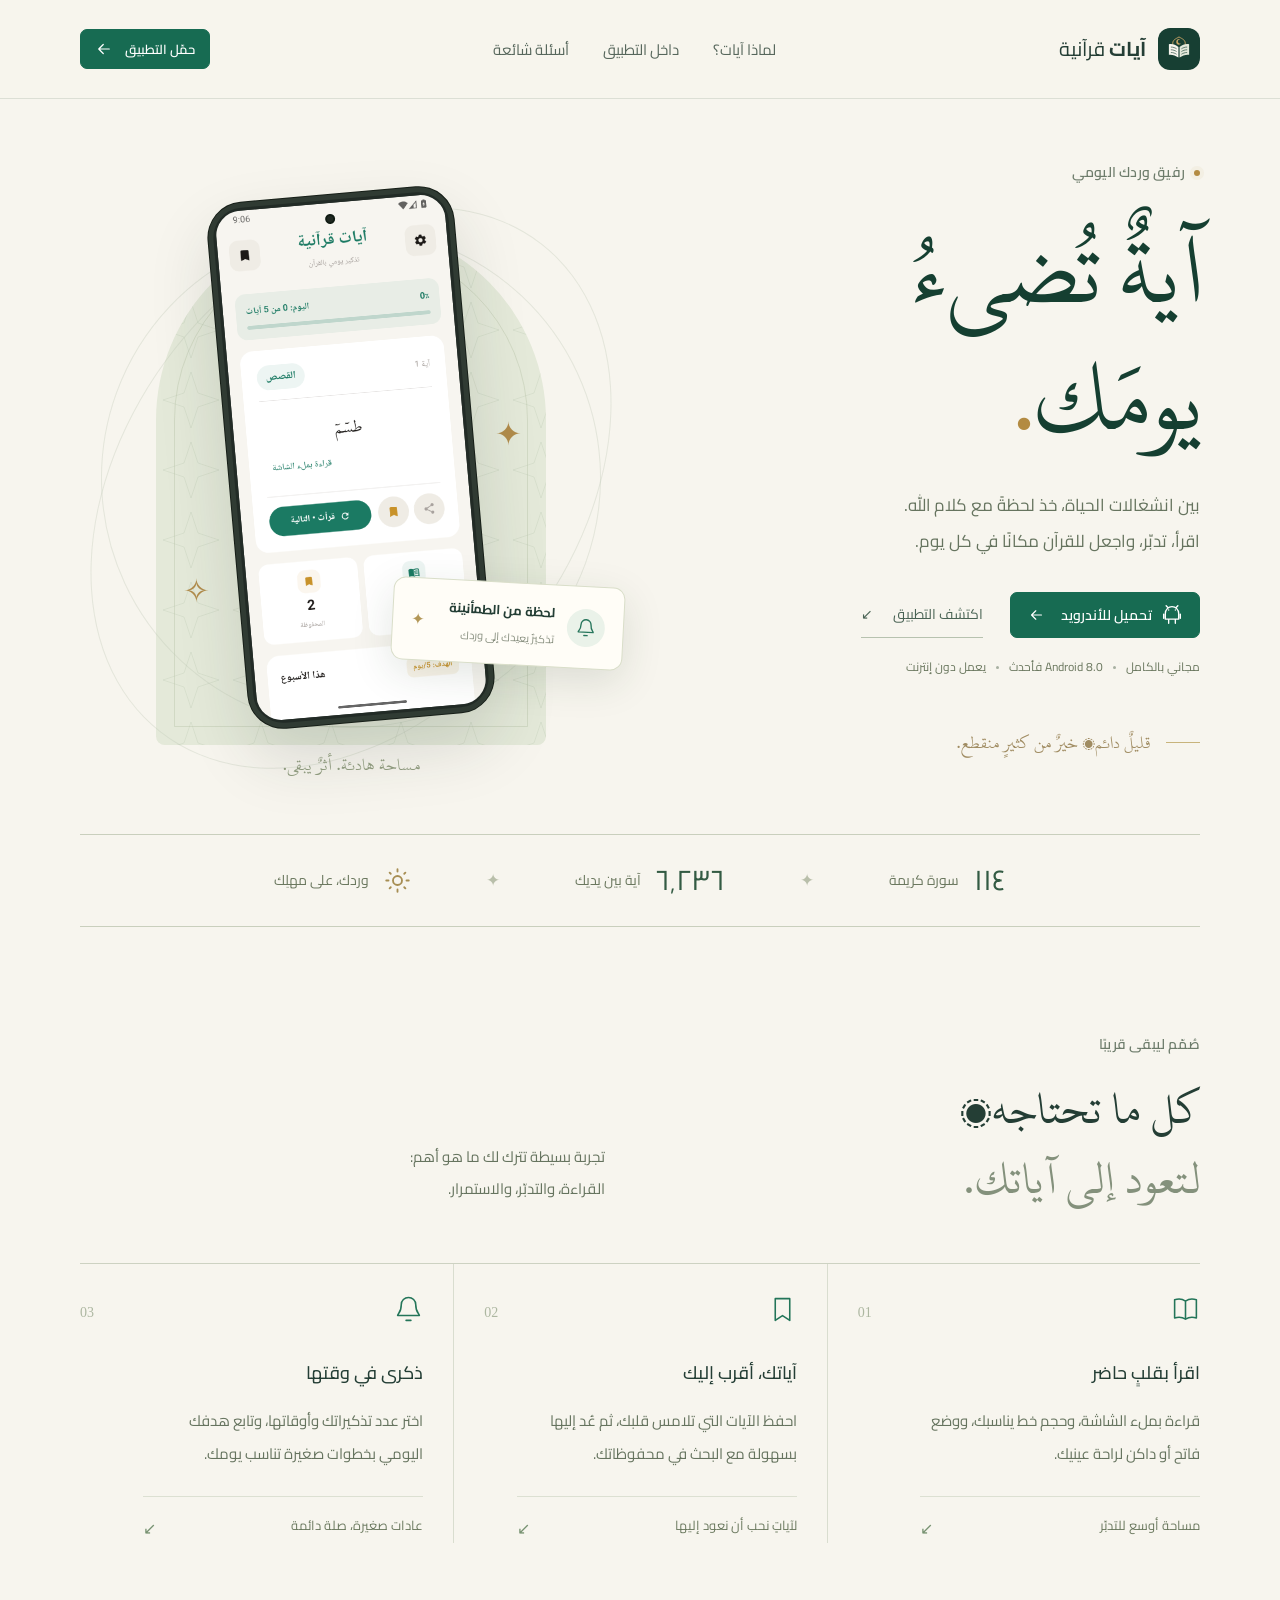
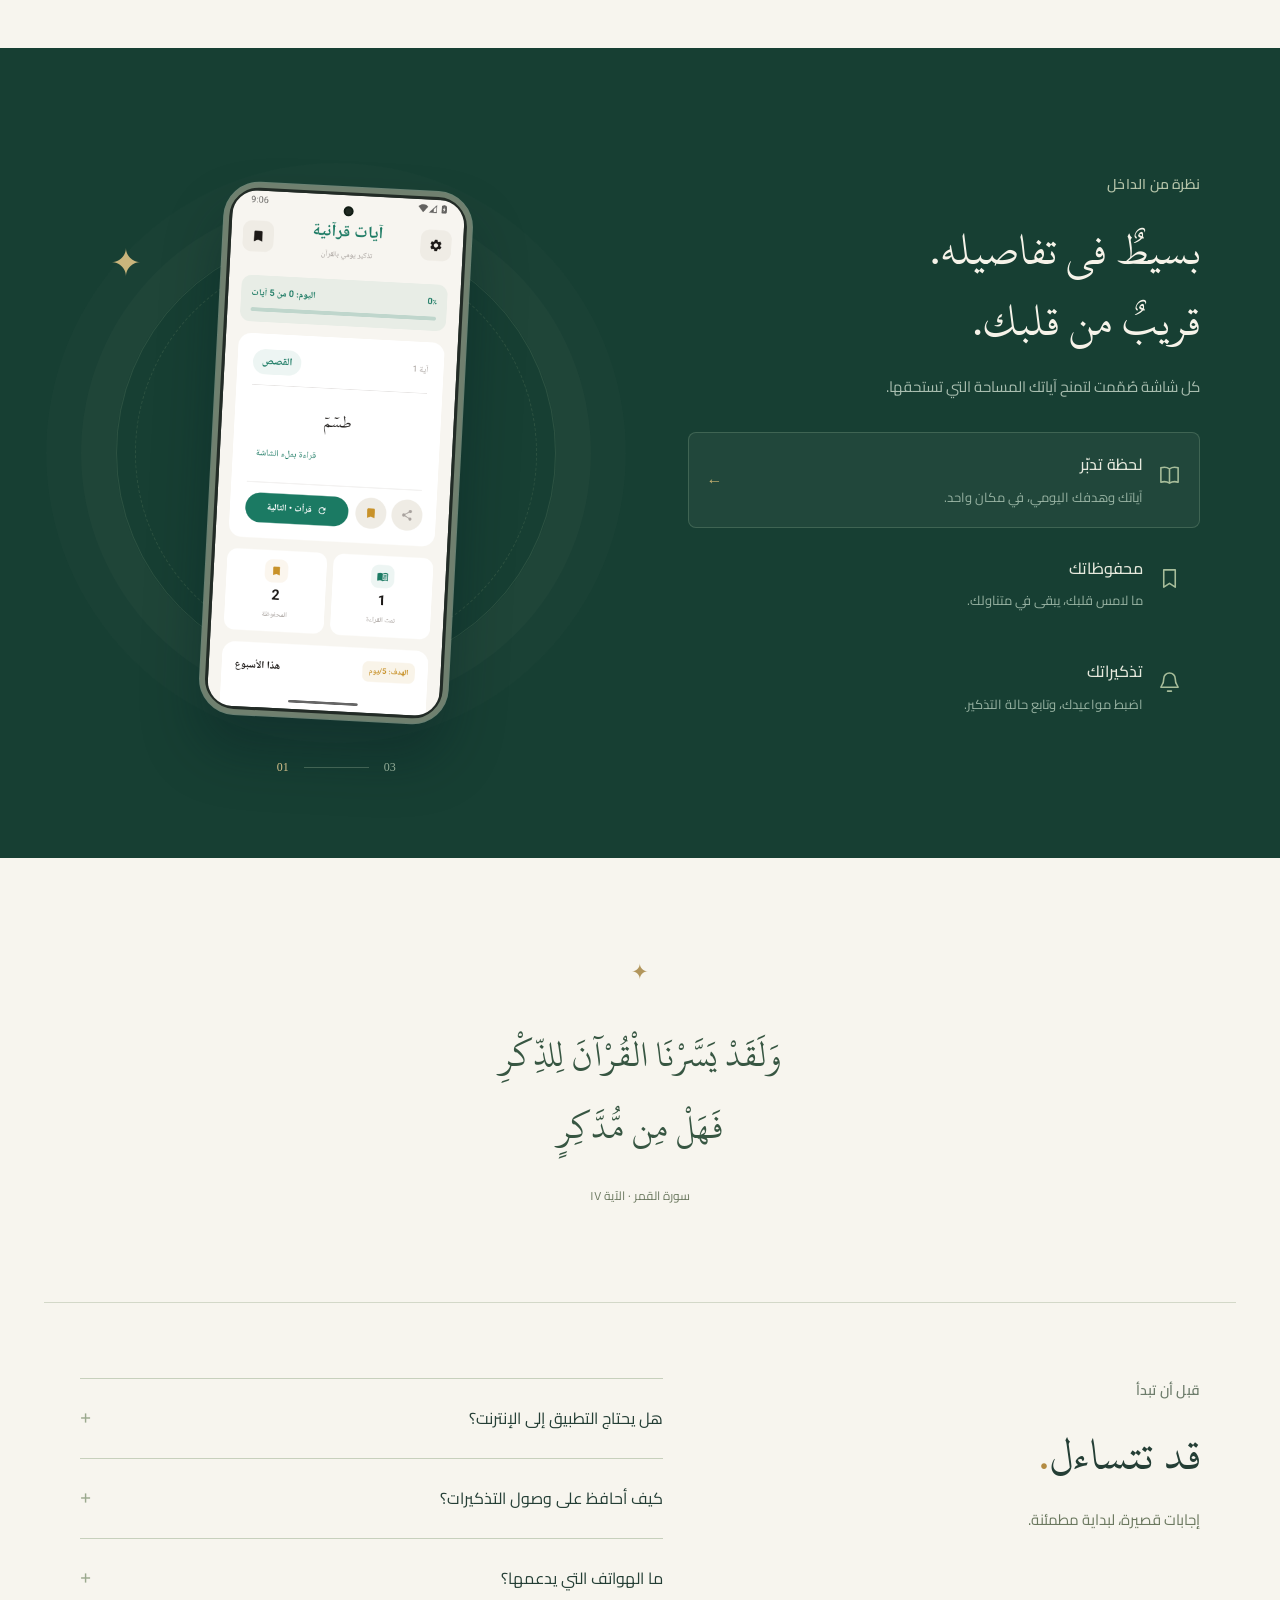
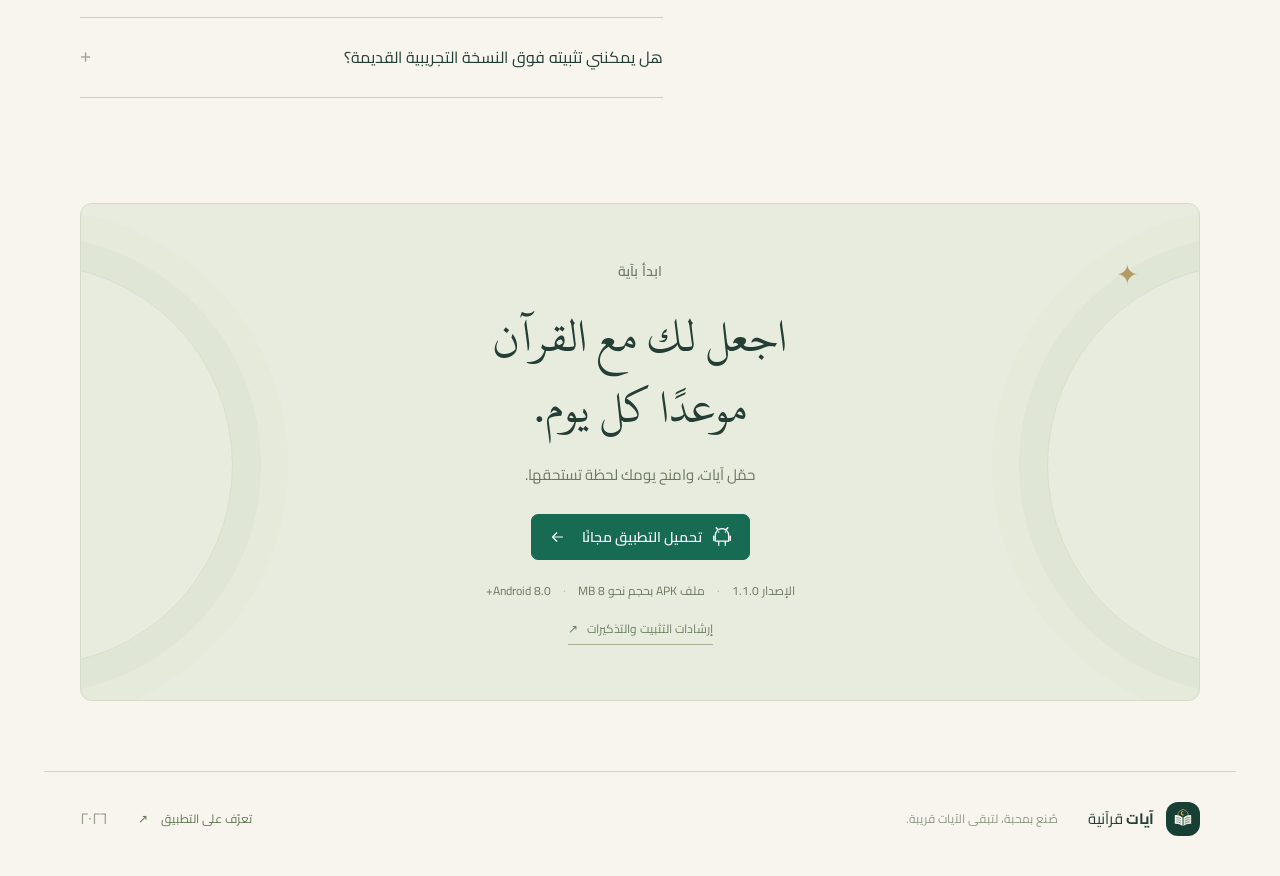
==== commit fa08f9f2: "Bring the crescent icon to the website header and favicon" ====
--- a/website/index.html
+++ b/website/index.html
@@ -4,11 +4,11 @@
 <meta charset="UTF-8"><meta name="viewport" content="width=device-width, initial-scale=1">
 <meta name="theme-color" content="#f7f5ee"><meta name="description" content="آيات قرآنية — مساحة هادئة لوردك اليومي. اقرأ واحفظ آياتك واضبط تذكيراتك، أينما كنت ودون إنترنت.">
 <title>آيات قرآنية — آية تُضيء يومك</title>
-<link rel="icon" href="assets/app-icon.webp"><link rel="stylesheet" href="style.css">
+<link rel="icon" href="assets/app-icon.svg?v=1.1.1"><link rel="stylesheet" href="style.css">
 </head>
 <body>
 <svg class="icons" aria-hidden="true" xmlns="http://www.w3.org/2000/svg"><symbol id="arrow" viewBox="0 0 24 24"><path d="M19 12H5m6-6-6 6 6 6"/></symbol><symbol id="book" viewBox="0 0 24 24"><path d="M12 5c-3-2-6-2-9-1v15c3-1 6-1 9 1m0-15c3-2 6-2 9-1v15c-3-1-6-1-9 1V5Z"/></symbol><symbol id="bell" viewBox="0 0 24 24"><path d="M18 8a6 6 0 0 0-12 0c0 7-3 7-3 9h18c0-2-3-2-3-9M10 21h4"/></symbol><symbol id="bookmark" viewBox="0 0 24 24"><path d="M6 3h12v18l-6-4-6 4V3Z"/></symbol><symbol id="android" viewBox="0 0 24 24"><path d="m7 3-2-2m12 2 2-2M4 10a8 8 0 0 1 16 0v7H4v-7Zm-2 1v5m20-5v5M8 17v5m8-5v5M8 6h.01M16 6h.01"/></symbol><symbol id="check" viewBox="0 0 24 24"><path d="m5 12 4 4L19 6"/></symbol><symbol id="sun" viewBox="0 0 24 24"><circle cx="12" cy="12" r="4"/><path d="M12 2v2m0 16v2M2 12h2m16 0h2M5 5l1 1m12 12 1 1M5 19l1-1M18 6l1-1"/></symbol></svg>
-<header class="header"><div class="wrap nav"><a class="brand" href="#" aria-label="آيات قرآنية، الرئيسية"><img src="assets/app-icon.webp" alt="" width="42" height="42"><span>آيات <span class="brand-light">قرآنية</span></span></a><nav id="navigation" aria-label="التنقل الرئيسي"><a href="#features">لماذا آيات؟</a><a href="#experience">داخل التطبيق</a><a href="#questions">أسئلة شائعة</a></nav><a class="button small nav-download" href="#download">حمّل التطبيق <svg><use href="#arrow"/></svg></a><button class="menu" aria-label="فتح القائمة" aria-expanded="false" aria-controls="navigation"><span></span><span></span></button></div></header>
+<header class="header"><div class="wrap nav"><a class="brand" href="#" aria-label="آيات قرآنية، الرئيسية"><img src="assets/app-icon.svg?v=1.1.1" alt="" width="42" height="42"><span>آيات <span class="brand-light">قرآنية</span></span></a><nav id="navigation" aria-label="التنقل الرئيسي"><a href="#features">لماذا آيات؟</a><a href="#experience">داخل التطبيق</a><a href="#questions">أسئلة شائعة</a></nav><a class="button small nav-download" href="#download">حمّل التطبيق <svg><use href="#arrow"/></svg></a><button class="menu" aria-label="فتح القائمة" aria-expanded="false" aria-controls="navigation"><span></span><span></span></button></div></header>
 <main>
 <section class="hero wrap">
 <div class="hero-copy"><div class="eyebrow"><span class="status-dot"></span> رفيق وردك اليومي</div><h1>آيةٌ تُضيءُ<br>يومَك<span class="gold">.</span></h1><p class="hero-description">بين انشغالات الحياة، خذ لحظةً مع كلام الله.<br>اقرأ، تدبّر، واجعل للقرآن مكانًا في كل يوم.</p><div class="hero-actions"><a class="button" href="assets/Ayat-Quran-v1.1.0.apk" download><svg><use href="#android"/></svg> تحميل للأندرويد <svg class="button-arrow"><use href="#arrow"/></svg></a><a class="text-link" href="#experience">اكتشف التطبيق <span>↙</span></a></div><div class="download-meta"><span>مجاني بالكامل</span><i></i><span>Android 8.0 فأحدث</span><i></i><span>يعمل دون إنترنت</span></div><div class="hero-note"><span class="note-line"></span><span>قليلٌ دائم، خيرٌ من كثيرٍ منقطع.</span></div></div>
@@ -21,6 +21,6 @@
 <section class="faq wrap section" id="questions"><div class="faq-heading"><span class="eyebrow">قبل أن تبدأ</span><h2>قد تتساءل<span class="gold">.</span></h2><p>إجابات قصيرة، لبداية مطمئنة.</p></div><div class="faq-list"><details><summary>هل يحتاج التطبيق إلى الإنترنت؟<span class="plus">+</span></summary><p>لا. نص القرآن والقراءة والمحفوظات متاحة دون اتصال بالإنترنت بعد تثبيت التطبيق.</p></details><details><summary>كيف أحافظ على وصول التذكيرات؟<span class="plus">+</span></summary><p>اسمح بالإشعارات والمنبّهات الدقيقة، وأزل قيود البطارية والعمل في الخلفية. يرشدك التطبيق إلى إعدادات التشغيل المتاحة على هاتفك. إذا أوقفت التطبيق إجباريًا، افتحه مجددًا لاستئناف التذكيرات.</p></details><details><summary>ما الهواتف التي يدعمها؟<span class="plus">+</span></summary><p>يعمل على هواتف أندرويد بالإصدار 8.0 فأحدث. تختلف خيارات التشغيل التلقائي والبطارية حسب الهاتف وإصدار النظام.</p></details><details><summary>هل يمكنني تثبيته فوق النسخة التجريبية القديمة؟<span class="plus">+</span></summary><p>الإصدار 1.1.0 يستخدم مفتاح توقيع إنتاج جديدًا. إذا كانت النسخة التجريبية القديمة مثبتة، ستحتاج إلى إزالتها أولًا. إزالة التطبيق تحذف محفوظاته وتقدّم القراءة وإعداداته المحلية.</p></details></div></section>
 <section class="download-section wrap" id="download"><div class="download-card"><div class="download-ornament" aria-hidden="true">✦</div><span class="eyebrow">ابدأ بآية</span><h2>اجعل لك مع القرآن<br>موعدًا كل يوم.</h2><p>حمّل آيات، وامنح يومك لحظة تستحقها.</p><a class="button" href="assets/Ayat-Quran-v1.1.0.apk" download><svg><use href="#android"/></svg> تحميل التطبيق مجانًا <svg class="button-arrow"><use href="#arrow"/></svg></a><span class="release-meta">الإصدار 1.1.0 <span>·</span> ملف APK بحجم نحو 8 MB <span>·</span> Android 8.0+</span><a class="release-link" href="#questions">إرشادات التثبيت والتذكيرات <span>↗</span></a></div></section>
 </main>
-<footer class="wrap footer"><a class="brand" href="#"><img src="assets/app-icon.webp" width="34" height="34" alt=""><span>آيات <span class="brand-light">قرآنية</span></span></a><p>صُنع بمحبة، لتبقى الآيات قريبة.</p><a href="#experience">تعرّف على التطبيق <span>↗</span></a><span class="footer-year">٢٠٢٦</span></footer>
+<footer class="wrap footer"><a class="brand" href="#"><img src="assets/app-icon.svg?v=1.1.1" width="34" height="34" alt=""><span>آيات <span class="brand-light">قرآنية</span></span></a><p>صُنع بمحبة، لتبقى الآيات قريبة.</p><a href="#experience">تعرّف على التطبيق <span>↗</span></a><span class="footer-year">٢٠٢٦</span></footer>
 <script src="script.js"></script>
 </body></html>
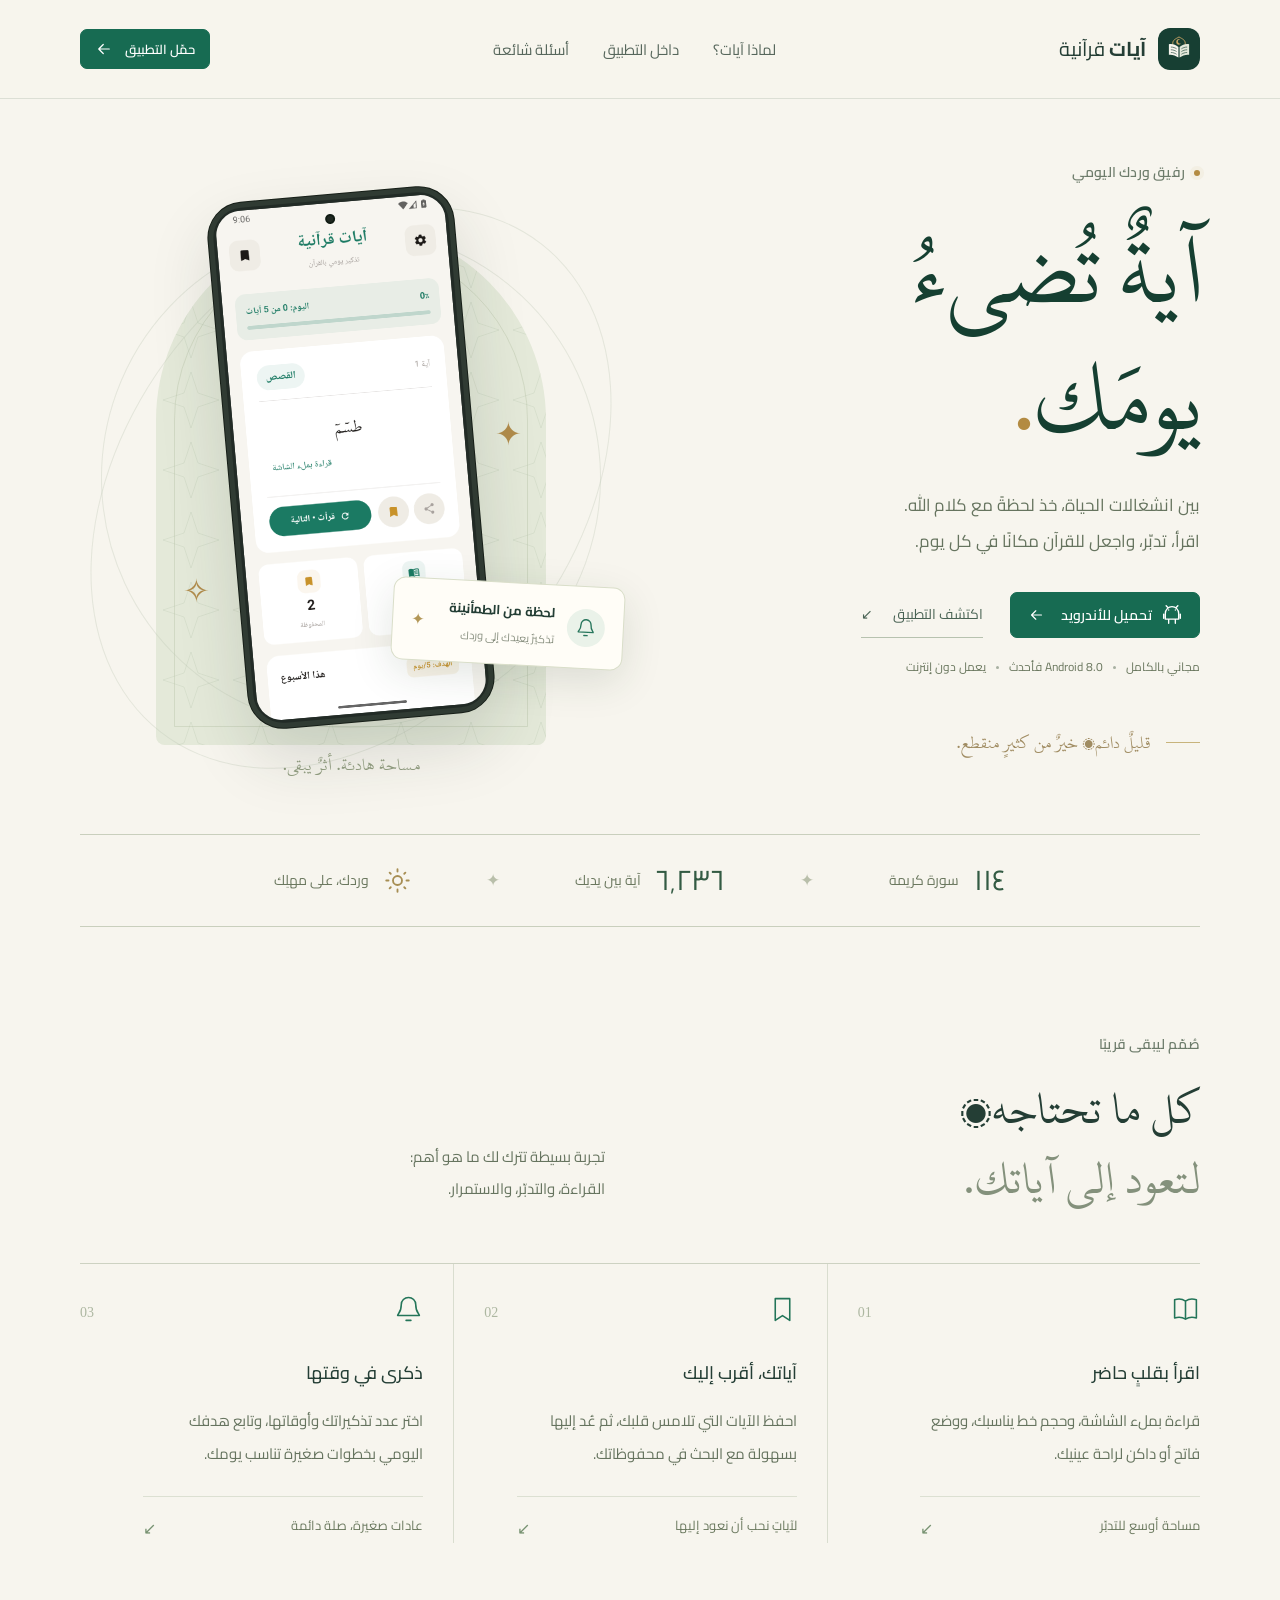
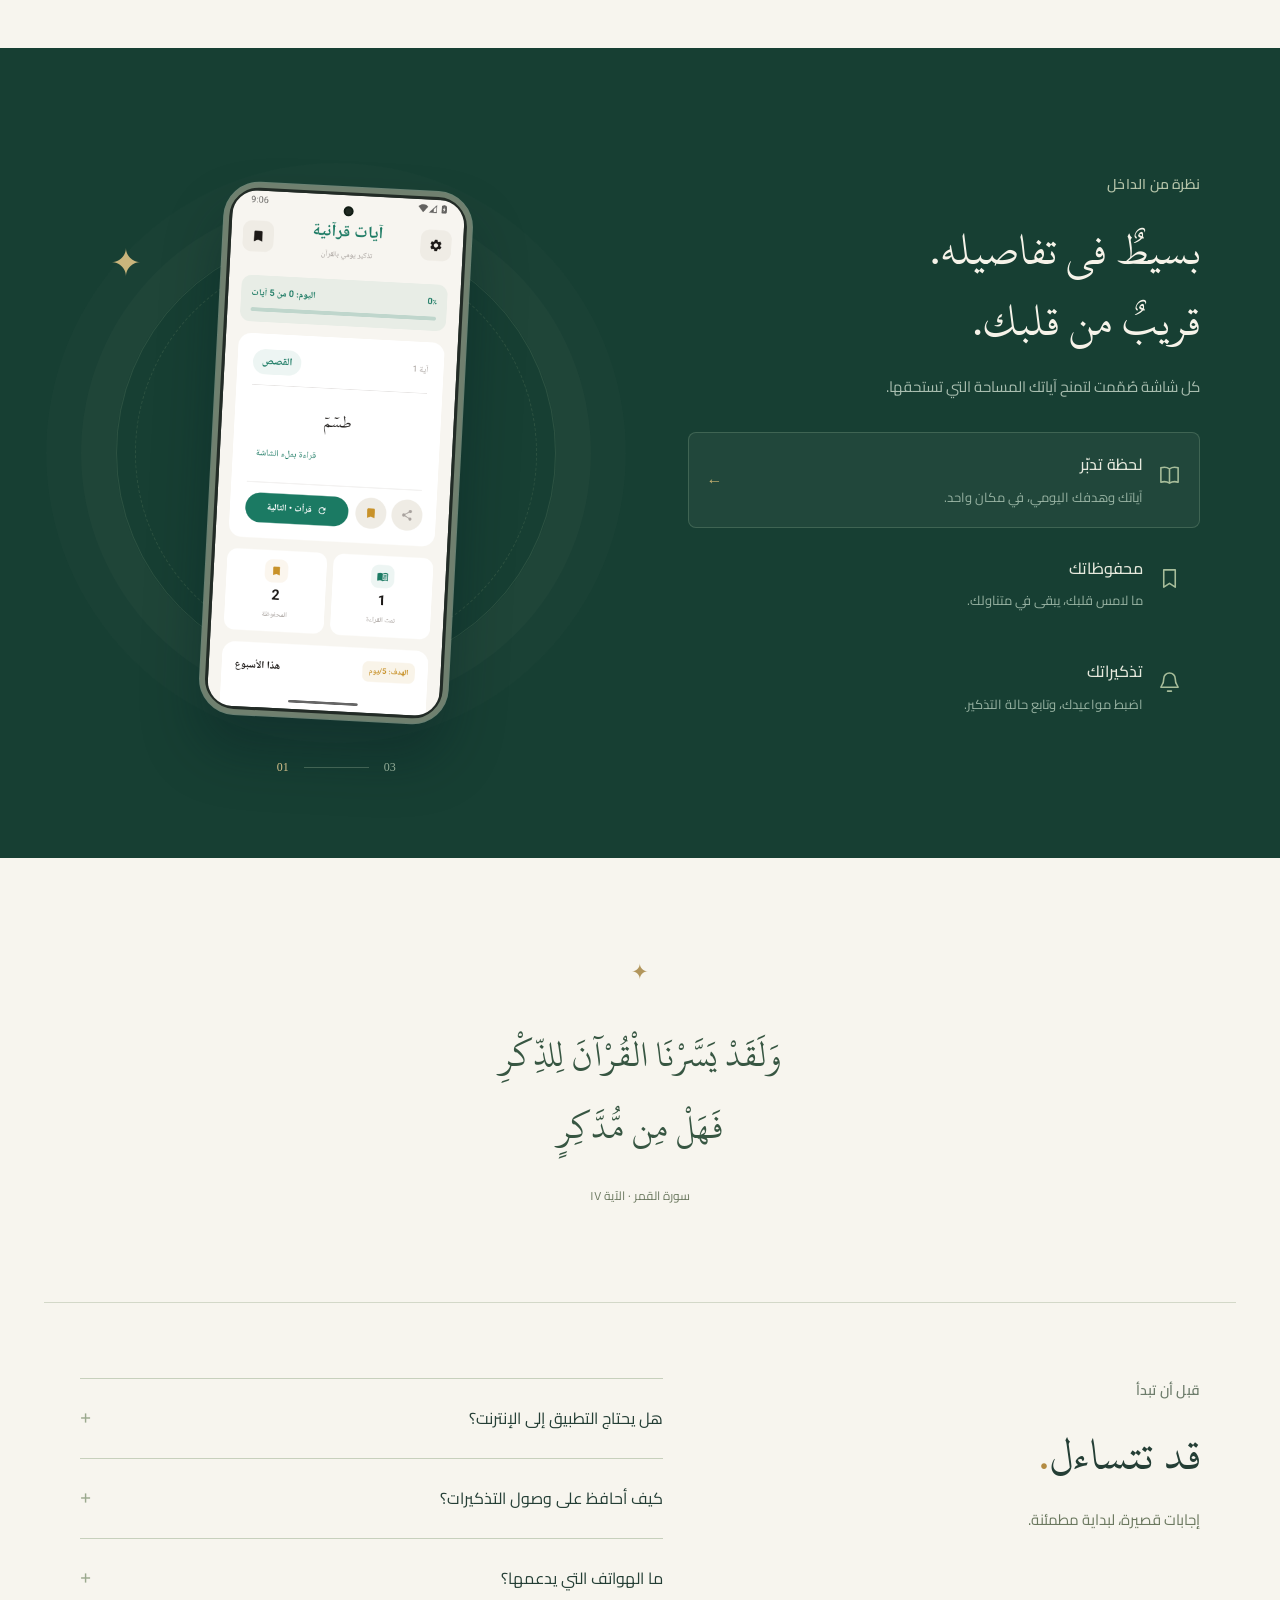
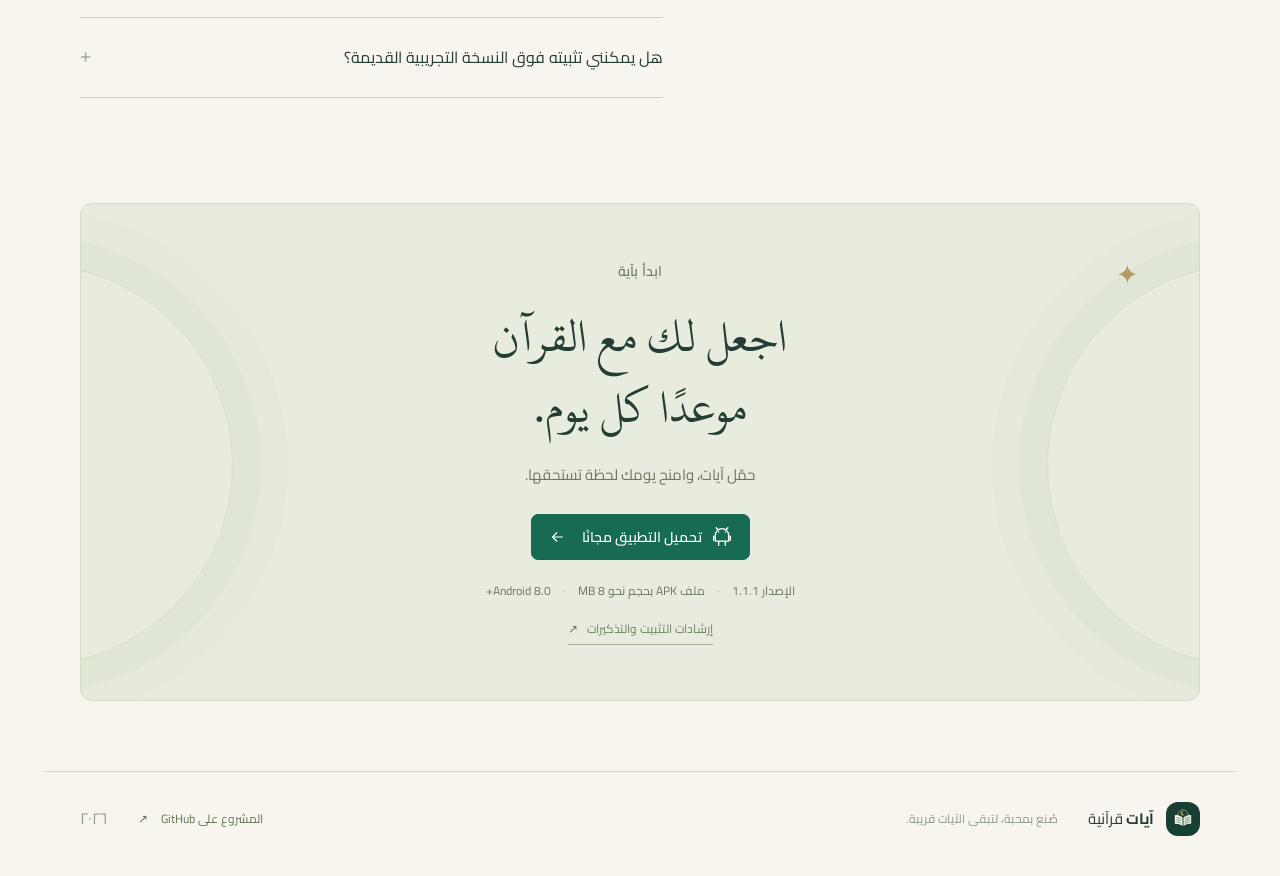
==== commit b0f11a63: "Publish the public website with the latest signed APK and sharing metadata" ====
--- a/website/index.html
+++ b/website/index.html
@@ -3,15 +3,24 @@
 <head>
 <meta charset="UTF-8"><meta name="viewport" content="width=device-width, initial-scale=1">
 <meta name="theme-color" content="#f7f5ee"><meta name="description" content="آيات قرآنية — مساحة هادئة لوردك اليومي. اقرأ واحفظ آياتك واضبط تذكيراتك، أينما كنت ودون إنترنت.">
+<link rel="canonical" href="https://ayat-quran.goodash35.chatgpt.site/">
+<meta name="robots" content="index,follow">
+<meta property="og:type" content="website"><meta property="og:locale" content="ar_AR">
+<meta property="og:title" content="آيات قرآنية — آية تُضيء يومك">
+<meta property="og:description" content="مساحة هادئة لوردك اليومي. قراءة دون إنترنت، ومحفوظاتك، وتذكيرات تناسب يومك.">
+<meta property="og:url" content="https://ayat-quran.goodash35.chatgpt.site/"><meta property="og:image" content="https://ayat-quran.goodash35.chatgpt.site/assets/brand-preview.png">
+<meta property="og:image:width" content="1400"><meta property="og:image:height" content="700">
+<meta name="twitter:card" content="summary_large_image">
 <title>آيات قرآنية — آية تُضيء يومك</title>
 <link rel="icon" href="assets/app-icon.svg?v=1.1.1"><link rel="stylesheet" href="style.css">
+<script type="application/ld+json">{"@context": "https://schema.org", "@type": "SoftwareApplication", "name": "آيات قرآنية | Ayat Quran", "operatingSystem": "Android 8.0+", "applicationCategory": "EducationalApplication", "softwareVersion": "1.1.1", "url": "https://ayat-quran.goodash35.chatgpt.site/", "downloadUrl": "https://ayat-quran.goodash35.chatgpt.site/assets/Ayat-Quran-v1.1.1.apk", "image": "https://ayat-quran.goodash35.chatgpt.site/assets/app-icon-512.png", "offers": {"@type": "Offer", "price": "0", "priceCurrency": "USD"}}</script>
 </head>
 <body>
 <svg class="icons" aria-hidden="true" xmlns="http://www.w3.org/2000/svg"><symbol id="arrow" viewBox="0 0 24 24"><path d="M19 12H5m6-6-6 6 6 6"/></symbol><symbol id="book" viewBox="0 0 24 24"><path d="M12 5c-3-2-6-2-9-1v15c3-1 6-1 9 1m0-15c3-2 6-2 9-1v15c-3-1-6-1-9 1V5Z"/></symbol><symbol id="bell" viewBox="0 0 24 24"><path d="M18 8a6 6 0 0 0-12 0c0 7-3 7-3 9h18c0-2-3-2-3-9M10 21h4"/></symbol><symbol id="bookmark" viewBox="0 0 24 24"><path d="M6 3h12v18l-6-4-6 4V3Z"/></symbol><symbol id="android" viewBox="0 0 24 24"><path d="m7 3-2-2m12 2 2-2M4 10a8 8 0 0 1 16 0v7H4v-7Zm-2 1v5m20-5v5M8 17v5m8-5v5M8 6h.01M16 6h.01"/></symbol><symbol id="check" viewBox="0 0 24 24"><path d="m5 12 4 4L19 6"/></symbol><symbol id="sun" viewBox="0 0 24 24"><circle cx="12" cy="12" r="4"/><path d="M12 2v2m0 16v2M2 12h2m16 0h2M5 5l1 1m12 12 1 1M5 19l1-1M18 6l1-1"/></symbol></svg>
 <header class="header"><div class="wrap nav"><a class="brand" href="#" aria-label="آيات قرآنية، الرئيسية"><img src="assets/app-icon.svg?v=1.1.1" alt="" width="42" height="42"><span>آيات <span class="brand-light">قرآنية</span></span></a><nav id="navigation" aria-label="التنقل الرئيسي"><a href="#features">لماذا آيات؟</a><a href="#experience">داخل التطبيق</a><a href="#questions">أسئلة شائعة</a></nav><a class="button small nav-download" href="#download">حمّل التطبيق <svg><use href="#arrow"/></svg></a><button class="menu" aria-label="فتح القائمة" aria-expanded="false" aria-controls="navigation"><span></span><span></span></button></div></header>
 <main>
 <section class="hero wrap">
-<div class="hero-copy"><div class="eyebrow"><span class="status-dot"></span> رفيق وردك اليومي</div><h1>آيةٌ تُضيءُ<br>يومَك<span class="gold">.</span></h1><p class="hero-description">بين انشغالات الحياة، خذ لحظةً مع كلام الله.<br>اقرأ، تدبّر، واجعل للقرآن مكانًا في كل يوم.</p><div class="hero-actions"><a class="button" href="assets/Ayat-Quran-v1.1.0.apk" download><svg><use href="#android"/></svg> تحميل للأندرويد <svg class="button-arrow"><use href="#arrow"/></svg></a><a class="text-link" href="#experience">اكتشف التطبيق <span>↙</span></a></div><div class="download-meta"><span>مجاني بالكامل</span><i></i><span>Android 8.0 فأحدث</span><i></i><span>يعمل دون إنترنت</span></div><div class="hero-note"><span class="note-line"></span><span>قليلٌ دائم، خيرٌ من كثيرٍ منقطع.</span></div></div>
+<div class="hero-copy"><div class="eyebrow"><span class="status-dot"></span> رفيق وردك اليومي</div><h1>آيةٌ تُضيءُ<br>يومَك<span class="gold">.</span></h1><p class="hero-description">بين انشغالات الحياة، خذ لحظةً مع كلام الله.<br>اقرأ، تدبّر، واجعل للقرآن مكانًا في كل يوم.</p><div class="hero-actions"><a class="button" href="assets/Ayat-Quran-v1.1.1.apk" download><svg><use href="#android"/></svg> تحميل للأندرويد <svg class="button-arrow"><use href="#arrow"/></svg></a><a class="text-link" href="#experience">اكتشف التطبيق <span>↙</span></a></div><div class="download-meta"><span>مجاني بالكامل</span><i></i><span>Android 8.0 فأحدث</span><i></i><span>يعمل دون إنترنت</span></div><div class="hero-note"><span class="note-line"></span><span>قليلٌ دائم، خيرٌ من كثيرٍ منقطع.</span></div></div>
 <div class="hero-visual"><div class="orbit orbit-one"></div><div class="orbit orbit-two"></div><div class="arch"><div class="arch-pattern"></div><span class="arch-star star-one">✦</span><span class="arch-star star-two">✧</span></div><div class="phone hero-phone"><img src="assets/home.png" alt="الشاشة الرئيسية لتطبيق آيات قرآنية في الوضع الفاتح" width="720" height="1600" fetchpriority="high"><div class="phone-camera"></div></div><div class="floating-note"><span class="note-icon"><svg><use href="#bell"/></svg></span><div><strong>لحظة من الطمأنينة</strong><span>تذكيرٌ يعيدك إلى وردك</span></div><span class="float-spark">✦</span></div><span class="visual-caption">مساحة هادئة. أثرٌ يبقى.</span></div>
 </section>
 <div class="facts wrap"><div><strong>١١٤</strong><span>سورة كريمة</span></div><span class="fact-flower">✦</span><div><strong>٦٬٢٣٦</strong><span>آية بين يديك</span></div><span class="fact-flower">✦</span><div><svg><use href="#sun"/></svg><span>وردك، على مهلِك</span></div></div>
@@ -19,8 +28,8 @@
 <section class="experience" id="experience"><div class="wrap experience-inner"><div class="experience-copy"><span class="eyebrow light">نظرة من الداخل</span><h2>بسيطٌ في تفاصيله.<br>قريبٌ من قلبك.</h2><p class="experience-lead">كل شاشة صُمّمت لتمنح آياتك المساحة التي تستحقها.</p><div class="screen-tabs" role="tablist" aria-label="شاشات التطبيق" aria-orientation="vertical"><button id="tab-reader" role="tab" aria-selected="true" aria-controls="screen-panel" data-screen="home" tabindex="0"><span class="tab-icon"><svg><use href="#book"/></svg></span><span><strong>لحظة تدبّر</strong><small>آياتك وهدفك اليومي، في مكان واحد.</small></span><span class="tab-arrow">←</span></button><button id="tab-saved" role="tab" aria-selected="false" aria-controls="screen-panel" data-screen="saved" tabindex="-1"><span class="tab-icon"><svg><use href="#bookmark"/></svg></span><span><strong>محفوظاتك</strong><small>ما لامس قلبك، يبقى في متناولك.</small></span><span class="tab-arrow">←</span></button><button id="tab-reminders" role="tab" aria-selected="false" aria-controls="screen-panel" data-screen="reminders" tabindex="-1"><span class="tab-icon"><svg><use href="#bell"/></svg></span><span><strong>تذكيراتك</strong><small>اضبط مواعيدك، وتابع حالة التذكير.</small></span><span class="tab-arrow">←</span></button></div></div><div class="screen-stage" id="screen-panel" role="tabpanel" aria-labelledby="tab-reader" tabindex="0"><div class="stage-ring"></div><span class="stage-spark">✦</span><div class="phone showcase-phone"><img id="screen-image" src="assets/home.png" alt="الرئيسية وتقدم الورد اليومي" width="720" height="1600" loading="lazy"><div class="phone-camera"></div></div><div class="screen-count"><span id="screen-number">01</span><span class="count-line"></span><span>03</span></div></div></div></section>
 <section class="quiet-section wrap"><span class="quiet-star">✦</span><p class="quran-quote">وَلَقَدْ يَسَّرْنَا الْقُرْآنَ لِلذِّكْرِ<br>فَهَلْ مِن مُّدَّكِرٍ</p><span class="quote-source">سورة القمر · الآية ١٧</span></section>
 <section class="faq wrap section" id="questions"><div class="faq-heading"><span class="eyebrow">قبل أن تبدأ</span><h2>قد تتساءل<span class="gold">.</span></h2><p>إجابات قصيرة، لبداية مطمئنة.</p></div><div class="faq-list"><details><summary>هل يحتاج التطبيق إلى الإنترنت؟<span class="plus">+</span></summary><p>لا. نص القرآن والقراءة والمحفوظات متاحة دون اتصال بالإنترنت بعد تثبيت التطبيق.</p></details><details><summary>كيف أحافظ على وصول التذكيرات؟<span class="plus">+</span></summary><p>اسمح بالإشعارات والمنبّهات الدقيقة، وأزل قيود البطارية والعمل في الخلفية. يرشدك التطبيق إلى إعدادات التشغيل المتاحة على هاتفك. إذا أوقفت التطبيق إجباريًا، افتحه مجددًا لاستئناف التذكيرات.</p></details><details><summary>ما الهواتف التي يدعمها؟<span class="plus">+</span></summary><p>يعمل على هواتف أندرويد بالإصدار 8.0 فأحدث. تختلف خيارات التشغيل التلقائي والبطارية حسب الهاتف وإصدار النظام.</p></details><details><summary>هل يمكنني تثبيته فوق النسخة التجريبية القديمة؟<span class="plus">+</span></summary><p>الإصدار 1.1.0 يستخدم مفتاح توقيع إنتاج جديدًا. إذا كانت النسخة التجريبية القديمة مثبتة، ستحتاج إلى إزالتها أولًا. إزالة التطبيق تحذف محفوظاته وتقدّم القراءة وإعداداته المحلية.</p></details></div></section>
-<section class="download-section wrap" id="download"><div class="download-card"><div class="download-ornament" aria-hidden="true">✦</div><span class="eyebrow">ابدأ بآية</span><h2>اجعل لك مع القرآن<br>موعدًا كل يوم.</h2><p>حمّل آيات، وامنح يومك لحظة تستحقها.</p><a class="button" href="assets/Ayat-Quran-v1.1.0.apk" download><svg><use href="#android"/></svg> تحميل التطبيق مجانًا <svg class="button-arrow"><use href="#arrow"/></svg></a><span class="release-meta">الإصدار 1.1.0 <span>·</span> ملف APK بحجم نحو 8 MB <span>·</span> Android 8.0+</span><a class="release-link" href="#questions">إرشادات التثبيت والتذكيرات <span>↗</span></a></div></section>
+<section class="download-section wrap" id="download"><div class="download-card"><div class="download-ornament" aria-hidden="true">✦</div><span class="eyebrow">ابدأ بآية</span><h2>اجعل لك مع القرآن<br>موعدًا كل يوم.</h2><p>حمّل آيات، وامنح يومك لحظة تستحقها.</p><a class="button" href="assets/Ayat-Quran-v1.1.1.apk" download><svg><use href="#android"/></svg> تحميل التطبيق مجانًا <svg class="button-arrow"><use href="#arrow"/></svg></a><span class="release-meta">الإصدار 1.1.1 <span>·</span> ملف APK بحجم نحو 8 MB <span>·</span> Android 8.0+</span><a class="release-link" href="#questions">إرشادات التثبيت والتذكيرات <span>↗</span></a></div></section>
 </main>
-<footer class="wrap footer"><a class="brand" href="#"><img src="assets/app-icon.svg?v=1.1.1" width="34" height="34" alt=""><span>آيات <span class="brand-light">قرآنية</span></span></a><p>صُنع بمحبة، لتبقى الآيات قريبة.</p><a href="#experience">تعرّف على التطبيق <span>↗</span></a><span class="footer-year">٢٠٢٦</span></footer>
+<footer class="wrap footer"><a class="brand" href="#"><img src="assets/app-icon.svg?v=1.1.1" width="34" height="34" alt=""><span>آيات <span class="brand-light">قرآنية</span></span></a><p>صُنع بمحبة، لتبقى الآيات قريبة.</p><a href="https://github.com/omer73364/Ayat-Quran" target="_blank" rel="noopener noreferrer" title="مستودع خاص، يتطلب صلاحية وصول">المشروع على GitHub <span>↗</span></a><span class="footer-year">٢٠٢٦</span></footer>
 <script src="script.js"></script>
 </body></html>
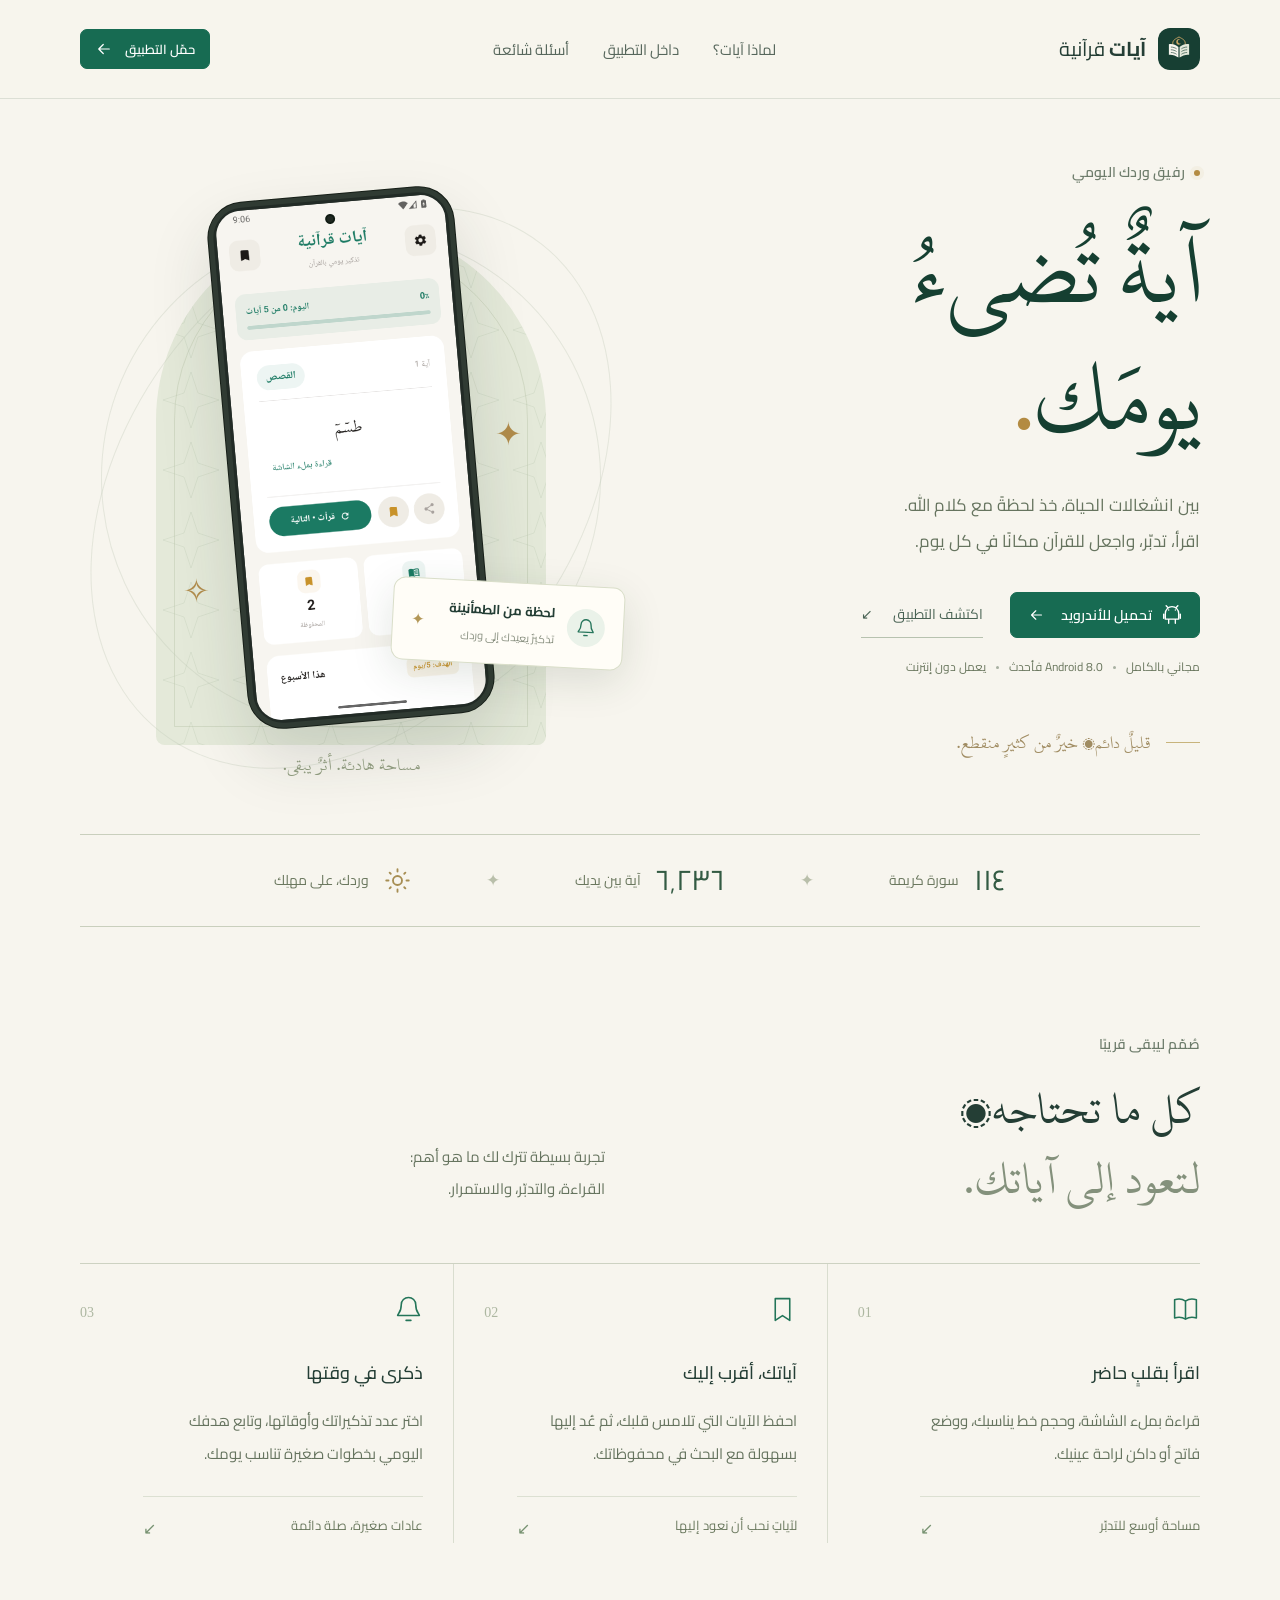
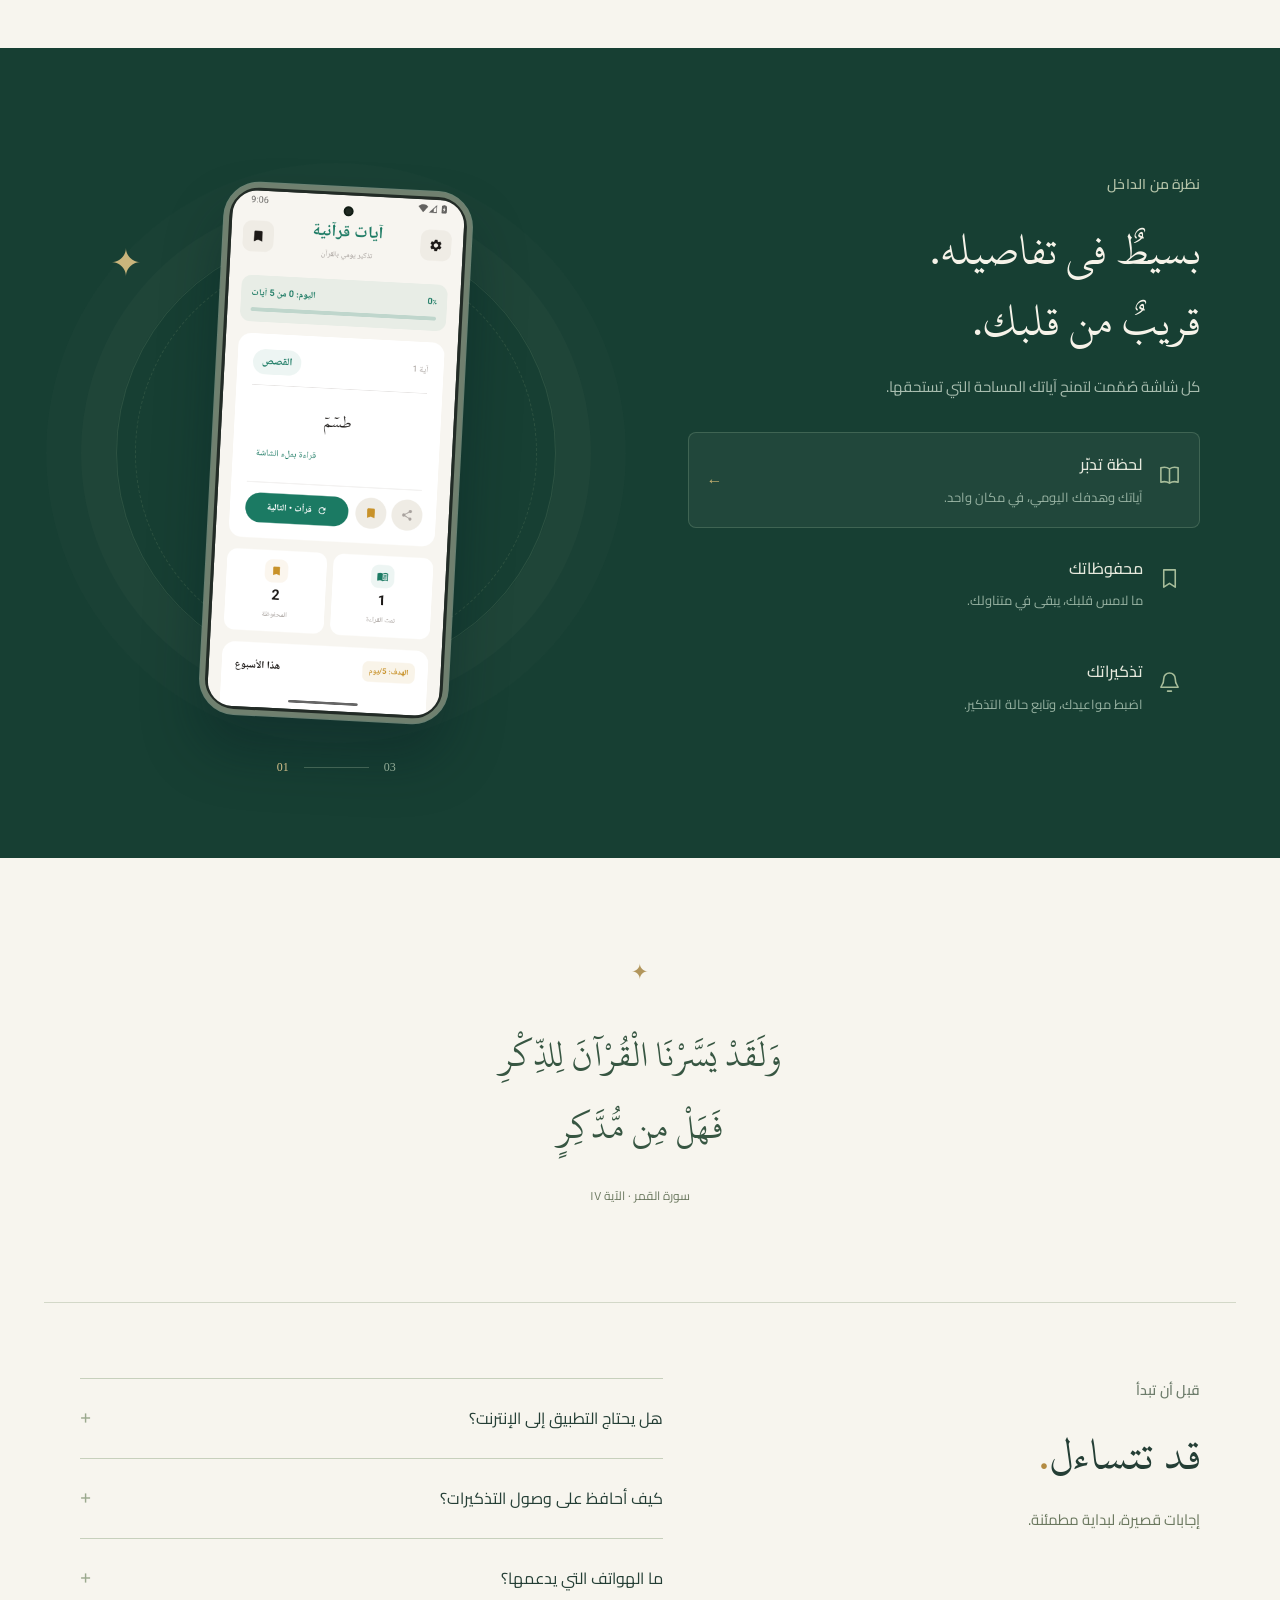
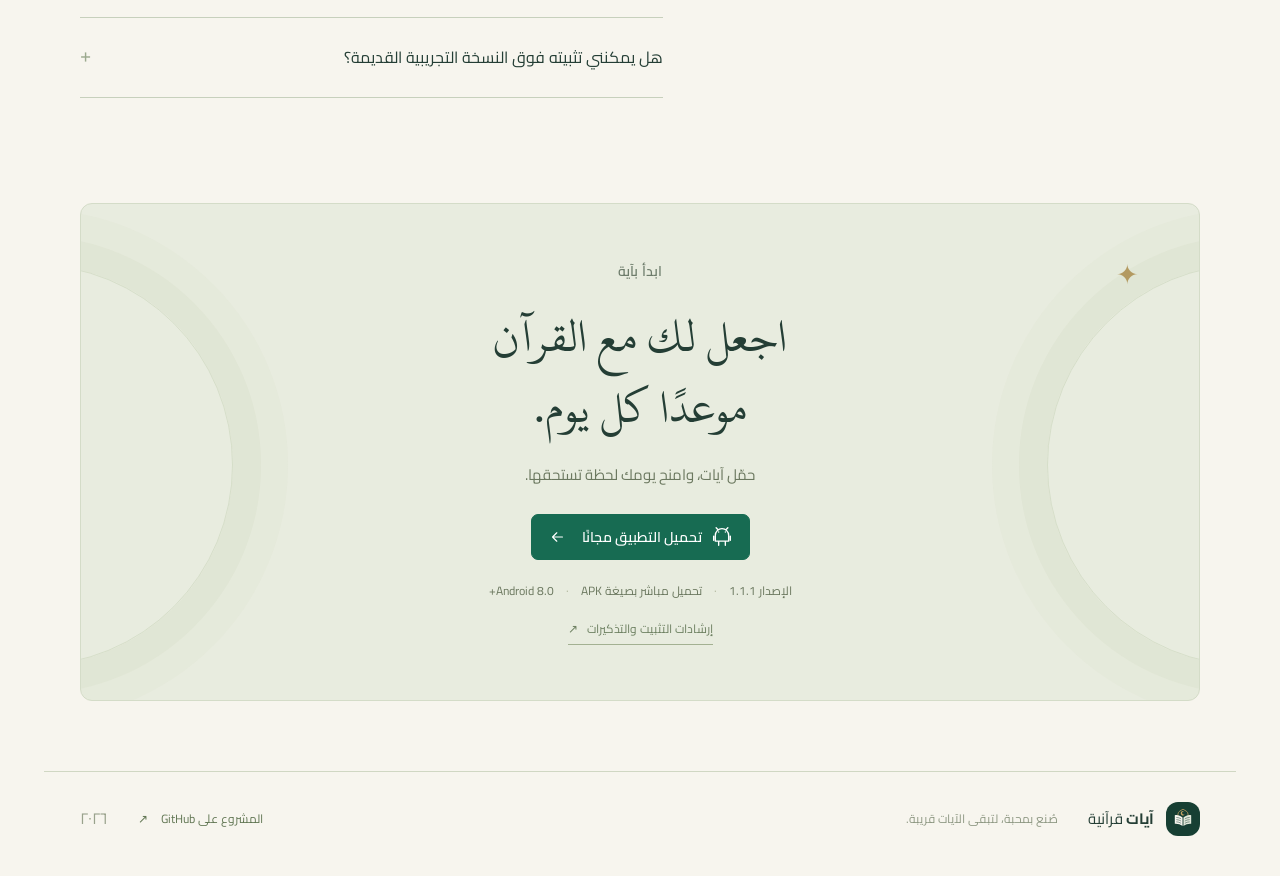
==== commit 4af44e8c: "Move the website to GitHub Pages and download the APK from its public release" ====
--- a/website/index.html
+++ b/website/index.html
@@ -3,24 +3,24 @@
 <head>
 <meta charset="UTF-8"><meta name="viewport" content="width=device-width, initial-scale=1">
 <meta name="theme-color" content="#f7f5ee"><meta name="description" content="آيات قرآنية — مساحة هادئة لوردك اليومي. اقرأ واحفظ آياتك واضبط تذكيراتك، أينما كنت ودون إنترنت.">
-<link rel="canonical" href="https://ayat-quran.goodash35.chatgpt.site/">
+<link rel="canonical" href="https://omer73364.github.io/Ayat-Quran/">
 <meta name="robots" content="index,follow">
 <meta property="og:type" content="website"><meta property="og:locale" content="ar_AR">
 <meta property="og:title" content="آيات قرآنية — آية تُضيء يومك">
 <meta property="og:description" content="مساحة هادئة لوردك اليومي. قراءة دون إنترنت، ومحفوظاتك، وتذكيرات تناسب يومك.">
-<meta property="og:url" content="https://ayat-quran.goodash35.chatgpt.site/"><meta property="og:image" content="https://ayat-quran.goodash35.chatgpt.site/assets/brand-preview.png">
+<meta property="og:url" content="https://omer73364.github.io/Ayat-Quran/"><meta property="og:image" content="https://omer73364.github.io/Ayat-Quran/assets/brand-preview.png">
 <meta property="og:image:width" content="1400"><meta property="og:image:height" content="700">
 <meta name="twitter:card" content="summary_large_image">
 <title>آيات قرآنية — آية تُضيء يومك</title>
 <link rel="icon" href="assets/app-icon.svg?v=1.1.1"><link rel="stylesheet" href="style.css">
-<script type="application/ld+json">{"@context": "https://schema.org", "@type": "SoftwareApplication", "name": "آيات قرآنية | Ayat Quran", "operatingSystem": "Android 8.0+", "applicationCategory": "EducationalApplication", "softwareVersion": "1.1.1", "url": "https://ayat-quran.goodash35.chatgpt.site/", "downloadUrl": "https://ayat-quran.goodash35.chatgpt.site/assets/Ayat-Quran-v1.1.1.apk", "image": "https://ayat-quran.goodash35.chatgpt.site/assets/app-icon-512.png", "offers": {"@type": "Offer", "price": "0", "priceCurrency": "USD"}}</script>
+<script type="application/ld+json">{"@context": "https://schema.org", "@type": "SoftwareApplication", "name": "آيات قرآنية | Ayat Quran", "operatingSystem": "Android 8.0+", "applicationCategory": "EducationalApplication", "softwareVersion": "1.1.1", "url": "https://omer73364.github.io/Ayat-Quran/", "downloadUrl": "https://github.com/omer73364/Ayat-Quran/releases/download/v1.1.1/Ayat-Quran-v1.1.1.apk", "image": "https://omer73364.github.io/Ayat-Quran/assets/app-icon-512.png", "offers": {"@type": "Offer", "price": "0", "priceCurrency": "USD"}}</script>
 </head>
 <body>
 <svg class="icons" aria-hidden="true" xmlns="http://www.w3.org/2000/svg"><symbol id="arrow" viewBox="0 0 24 24"><path d="M19 12H5m6-6-6 6 6 6"/></symbol><symbol id="book" viewBox="0 0 24 24"><path d="M12 5c-3-2-6-2-9-1v15c3-1 6-1 9 1m0-15c3-2 6-2 9-1v15c-3-1-6-1-9 1V5Z"/></symbol><symbol id="bell" viewBox="0 0 24 24"><path d="M18 8a6 6 0 0 0-12 0c0 7-3 7-3 9h18c0-2-3-2-3-9M10 21h4"/></symbol><symbol id="bookmark" viewBox="0 0 24 24"><path d="M6 3h12v18l-6-4-6 4V3Z"/></symbol><symbol id="android" viewBox="0 0 24 24"><path d="m7 3-2-2m12 2 2-2M4 10a8 8 0 0 1 16 0v7H4v-7Zm-2 1v5m20-5v5M8 17v5m8-5v5M8 6h.01M16 6h.01"/></symbol><symbol id="check" viewBox="0 0 24 24"><path d="m5 12 4 4L19 6"/></symbol><symbol id="sun" viewBox="0 0 24 24"><circle cx="12" cy="12" r="4"/><path d="M12 2v2m0 16v2M2 12h2m16 0h2M5 5l1 1m12 12 1 1M5 19l1-1M18 6l1-1"/></symbol></svg>
 <header class="header"><div class="wrap nav"><a class="brand" href="#" aria-label="آيات قرآنية، الرئيسية"><img src="assets/app-icon.svg?v=1.1.1" alt="" width="42" height="42"><span>آيات <span class="brand-light">قرآنية</span></span></a><nav id="navigation" aria-label="التنقل الرئيسي"><a href="#features">لماذا آيات؟</a><a href="#experience">داخل التطبيق</a><a href="#questions">أسئلة شائعة</a></nav><a class="button small nav-download" href="#download">حمّل التطبيق <svg><use href="#arrow"/></svg></a><button class="menu" aria-label="فتح القائمة" aria-expanded="false" aria-controls="navigation"><span></span><span></span></button></div></header>
 <main>
 <section class="hero wrap">
-<div class="hero-copy"><div class="eyebrow"><span class="status-dot"></span> رفيق وردك اليومي</div><h1>آيةٌ تُضيءُ<br>يومَك<span class="gold">.</span></h1><p class="hero-description">بين انشغالات الحياة، خذ لحظةً مع كلام الله.<br>اقرأ، تدبّر، واجعل للقرآن مكانًا في كل يوم.</p><div class="hero-actions"><a class="button" href="assets/Ayat-Quran-v1.1.1.apk" download><svg><use href="#android"/></svg> تحميل للأندرويد <svg class="button-arrow"><use href="#arrow"/></svg></a><a class="text-link" href="#experience">اكتشف التطبيق <span>↙</span></a></div><div class="download-meta"><span>مجاني بالكامل</span><i></i><span>Android 8.0 فأحدث</span><i></i><span>يعمل دون إنترنت</span></div><div class="hero-note"><span class="note-line"></span><span>قليلٌ دائم، خيرٌ من كثيرٍ منقطع.</span></div></div>
+<div class="hero-copy"><div class="eyebrow"><span class="status-dot"></span> رفيق وردك اليومي</div><h1>آيةٌ تُضيءُ<br>يومَك<span class="gold">.</span></h1><p class="hero-description">بين انشغالات الحياة، خذ لحظةً مع كلام الله.<br>اقرأ، تدبّر، واجعل للقرآن مكانًا في كل يوم.</p><div class="hero-actions"><a class="button" href="https://github.com/omer73364/Ayat-Quran/releases/download/v1.1.1/Ayat-Quran-v1.1.1.apk" download><svg><use href="#android"/></svg> تحميل للأندرويد <svg class="button-arrow"><use href="#arrow"/></svg></a><a class="text-link" href="#experience">اكتشف التطبيق <span>↙</span></a></div><div class="download-meta"><span>مجاني بالكامل</span><i></i><span>Android 8.0 فأحدث</span><i></i><span>يعمل دون إنترنت</span></div><div class="hero-note"><span class="note-line"></span><span>قليلٌ دائم، خيرٌ من كثيرٍ منقطع.</span></div></div>
 <div class="hero-visual"><div class="orbit orbit-one"></div><div class="orbit orbit-two"></div><div class="arch"><div class="arch-pattern"></div><span class="arch-star star-one">✦</span><span class="arch-star star-two">✧</span></div><div class="phone hero-phone"><img src="assets/home.png" alt="الشاشة الرئيسية لتطبيق آيات قرآنية في الوضع الفاتح" width="720" height="1600" fetchpriority="high"><div class="phone-camera"></div></div><div class="floating-note"><span class="note-icon"><svg><use href="#bell"/></svg></span><div><strong>لحظة من الطمأنينة</strong><span>تذكيرٌ يعيدك إلى وردك</span></div><span class="float-spark">✦</span></div><span class="visual-caption">مساحة هادئة. أثرٌ يبقى.</span></div>
 </section>
 <div class="facts wrap"><div><strong>١١٤</strong><span>سورة كريمة</span></div><span class="fact-flower">✦</span><div><strong>٦٬٢٣٦</strong><span>آية بين يديك</span></div><span class="fact-flower">✦</span><div><svg><use href="#sun"/></svg><span>وردك، على مهلِك</span></div></div>
@@ -28,8 +28,8 @@
 <section class="experience" id="experience"><div class="wrap experience-inner"><div class="experience-copy"><span class="eyebrow light">نظرة من الداخل</span><h2>بسيطٌ في تفاصيله.<br>قريبٌ من قلبك.</h2><p class="experience-lead">كل شاشة صُمّمت لتمنح آياتك المساحة التي تستحقها.</p><div class="screen-tabs" role="tablist" aria-label="شاشات التطبيق" aria-orientation="vertical"><button id="tab-reader" role="tab" aria-selected="true" aria-controls="screen-panel" data-screen="home" tabindex="0"><span class="tab-icon"><svg><use href="#book"/></svg></span><span><strong>لحظة تدبّر</strong><small>آياتك وهدفك اليومي، في مكان واحد.</small></span><span class="tab-arrow">←</span></button><button id="tab-saved" role="tab" aria-selected="false" aria-controls="screen-panel" data-screen="saved" tabindex="-1"><span class="tab-icon"><svg><use href="#bookmark"/></svg></span><span><strong>محفوظاتك</strong><small>ما لامس قلبك، يبقى في متناولك.</small></span><span class="tab-arrow">←</span></button><button id="tab-reminders" role="tab" aria-selected="false" aria-controls="screen-panel" data-screen="reminders" tabindex="-1"><span class="tab-icon"><svg><use href="#bell"/></svg></span><span><strong>تذكيراتك</strong><small>اضبط مواعيدك، وتابع حالة التذكير.</small></span><span class="tab-arrow">←</span></button></div></div><div class="screen-stage" id="screen-panel" role="tabpanel" aria-labelledby="tab-reader" tabindex="0"><div class="stage-ring"></div><span class="stage-spark">✦</span><div class="phone showcase-phone"><img id="screen-image" src="assets/home.png" alt="الرئيسية وتقدم الورد اليومي" width="720" height="1600" loading="lazy"><div class="phone-camera"></div></div><div class="screen-count"><span id="screen-number">01</span><span class="count-line"></span><span>03</span></div></div></div></section>
 <section class="quiet-section wrap"><span class="quiet-star">✦</span><p class="quran-quote">وَلَقَدْ يَسَّرْنَا الْقُرْآنَ لِلذِّكْرِ<br>فَهَلْ مِن مُّدَّكِرٍ</p><span class="quote-source">سورة القمر · الآية ١٧</span></section>
 <section class="faq wrap section" id="questions"><div class="faq-heading"><span class="eyebrow">قبل أن تبدأ</span><h2>قد تتساءل<span class="gold">.</span></h2><p>إجابات قصيرة، لبداية مطمئنة.</p></div><div class="faq-list"><details><summary>هل يحتاج التطبيق إلى الإنترنت؟<span class="plus">+</span></summary><p>لا. نص القرآن والقراءة والمحفوظات متاحة دون اتصال بالإنترنت بعد تثبيت التطبيق.</p></details><details><summary>كيف أحافظ على وصول التذكيرات؟<span class="plus">+</span></summary><p>اسمح بالإشعارات والمنبّهات الدقيقة، وأزل قيود البطارية والعمل في الخلفية. يرشدك التطبيق إلى إعدادات التشغيل المتاحة على هاتفك. إذا أوقفت التطبيق إجباريًا، افتحه مجددًا لاستئناف التذكيرات.</p></details><details><summary>ما الهواتف التي يدعمها؟<span class="plus">+</span></summary><p>يعمل على هواتف أندرويد بالإصدار 8.0 فأحدث. تختلف خيارات التشغيل التلقائي والبطارية حسب الهاتف وإصدار النظام.</p></details><details><summary>هل يمكنني تثبيته فوق النسخة التجريبية القديمة؟<span class="plus">+</span></summary><p>الإصدار 1.1.0 يستخدم مفتاح توقيع إنتاج جديدًا. إذا كانت النسخة التجريبية القديمة مثبتة، ستحتاج إلى إزالتها أولًا. إزالة التطبيق تحذف محفوظاته وتقدّم القراءة وإعداداته المحلية.</p></details></div></section>
-<section class="download-section wrap" id="download"><div class="download-card"><div class="download-ornament" aria-hidden="true">✦</div><span class="eyebrow">ابدأ بآية</span><h2>اجعل لك مع القرآن<br>موعدًا كل يوم.</h2><p>حمّل آيات، وامنح يومك لحظة تستحقها.</p><a class="button" href="assets/Ayat-Quran-v1.1.1.apk" download><svg><use href="#android"/></svg> تحميل التطبيق مجانًا <svg class="button-arrow"><use href="#arrow"/></svg></a><span class="release-meta">الإصدار 1.1.1 <span>·</span> ملف APK بحجم نحو 8 MB <span>·</span> Android 8.0+</span><a class="release-link" href="#questions">إرشادات التثبيت والتذكيرات <span>↗</span></a></div></section>
+<section class="download-section wrap" id="download"><div class="download-card"><div class="download-ornament" aria-hidden="true">✦</div><span class="eyebrow">ابدأ بآية</span><h2>اجعل لك مع القرآن<br>موعدًا كل يوم.</h2><p>حمّل آيات، وامنح يومك لحظة تستحقها.</p><a class="button" href="https://github.com/omer73364/Ayat-Quran/releases/download/v1.1.1/Ayat-Quran-v1.1.1.apk" download><svg><use href="#android"/></svg> تحميل التطبيق مجانًا <svg class="button-arrow"><use href="#arrow"/></svg></a><span class="release-meta">الإصدار 1.1.1 <span>·</span> تحميل مباشر بصيغة APK <span>·</span> Android 8.0+</span><a class="release-link" href="#questions">إرشادات التثبيت والتذكيرات <span>↗</span></a></div></section>
 </main>
-<footer class="wrap footer"><a class="brand" href="#"><img src="assets/app-icon.svg?v=1.1.1" width="34" height="34" alt=""><span>آيات <span class="brand-light">قرآنية</span></span></a><p>صُنع بمحبة، لتبقى الآيات قريبة.</p><a href="https://github.com/omer73364/Ayat-Quran" target="_blank" rel="noopener noreferrer" title="مستودع خاص، يتطلب صلاحية وصول">المشروع على GitHub <span>↗</span></a><span class="footer-year">٢٠٢٦</span></footer>
+<footer class="wrap footer"><a class="brand" href="#"><img src="assets/app-icon.svg?v=1.1.1" width="34" height="34" alt=""><span>آيات <span class="brand-light">قرآنية</span></span></a><p>صُنع بمحبة، لتبقى الآيات قريبة.</p><a href="https://github.com/omer73364/Ayat-Quran" target="_blank" rel="noopener noreferrer">المشروع على GitHub <span>↗</span></a><span class="footer-year">٢٠٢٦</span></footer>
 <script src="script.js"></script>
 </body></html>
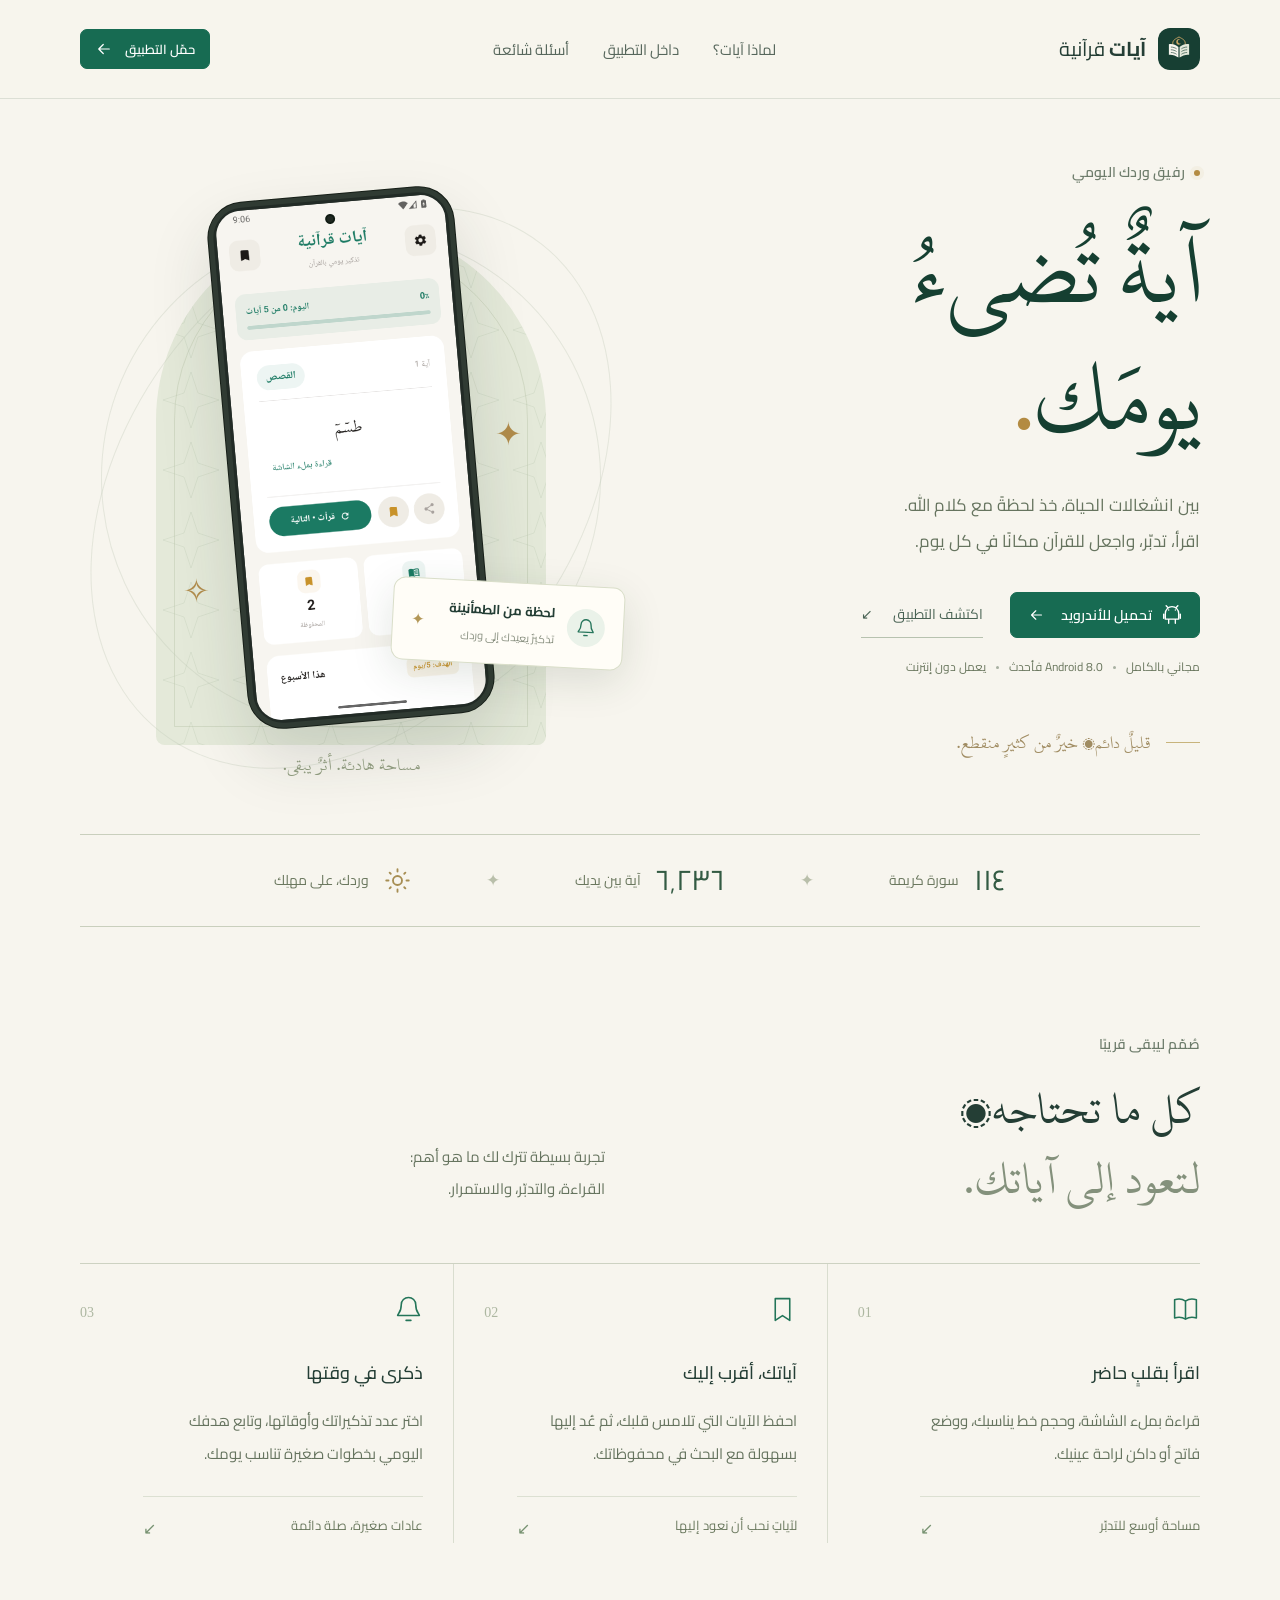
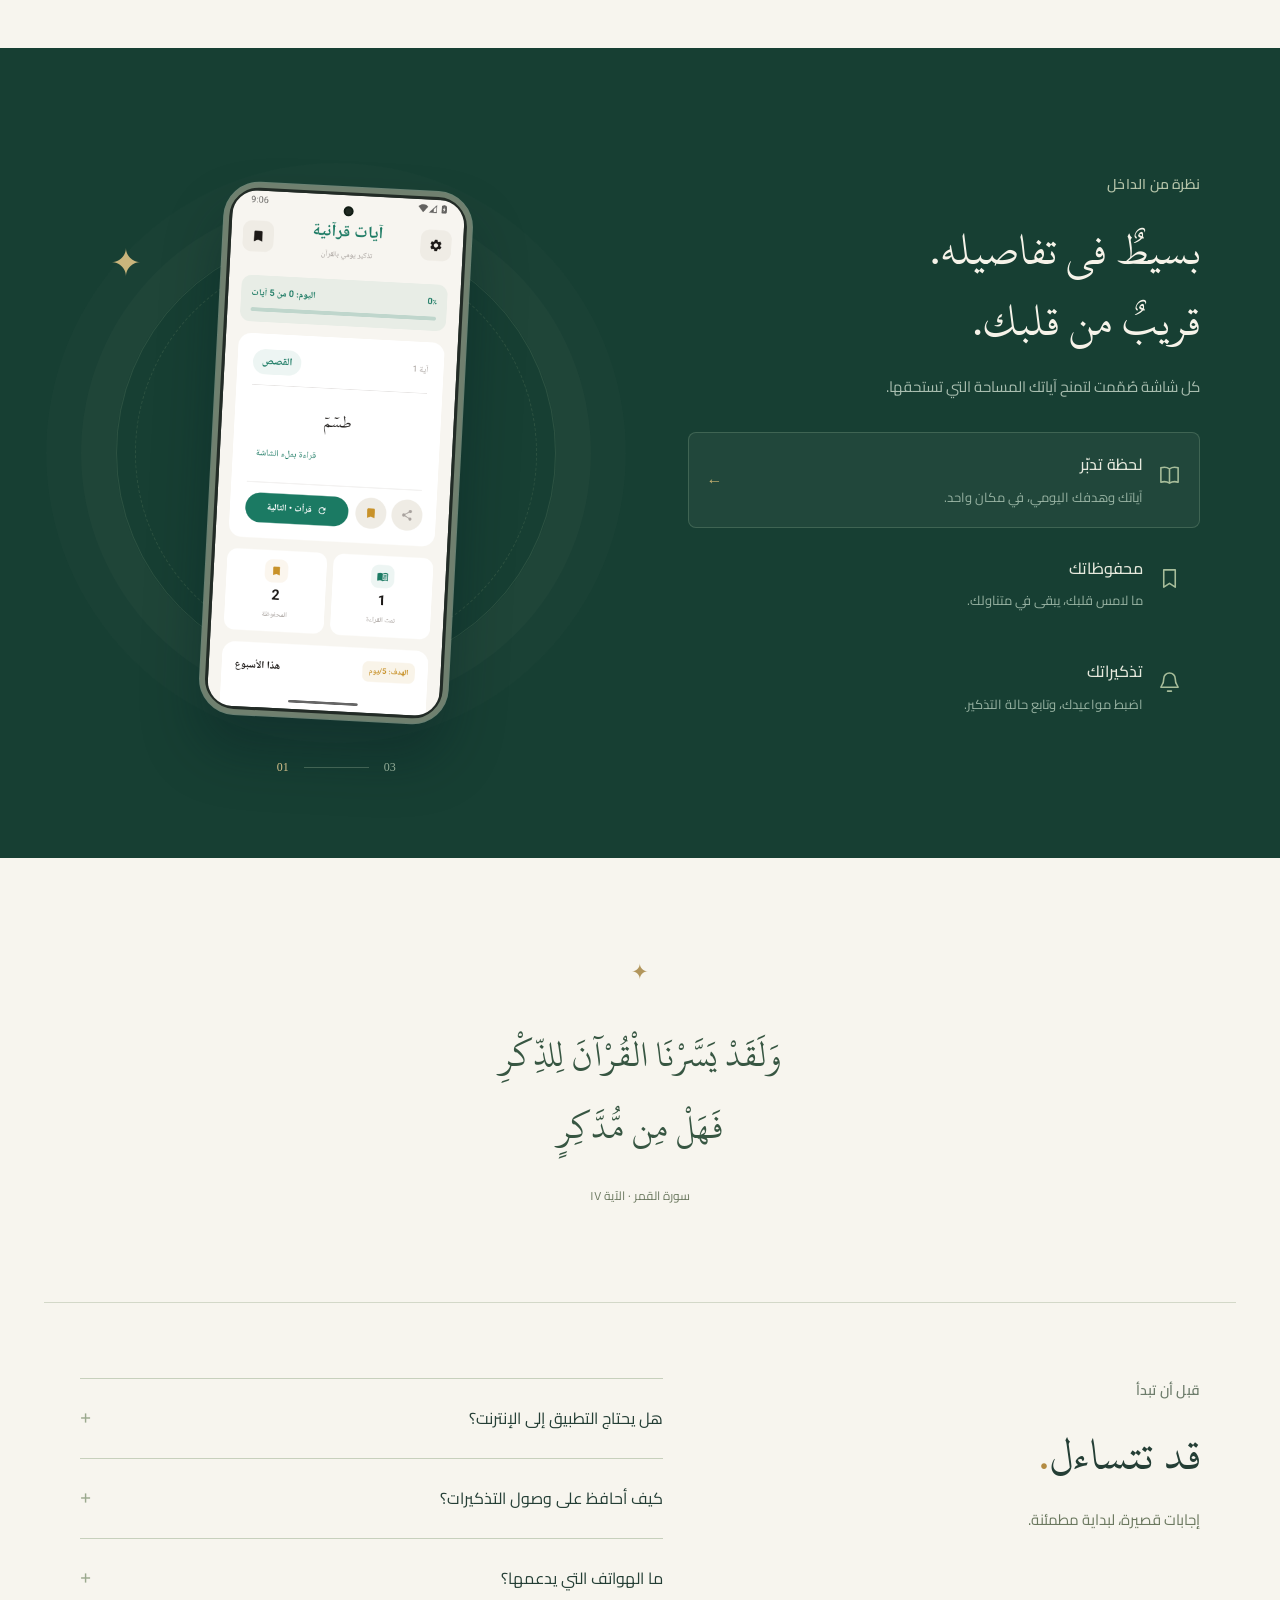
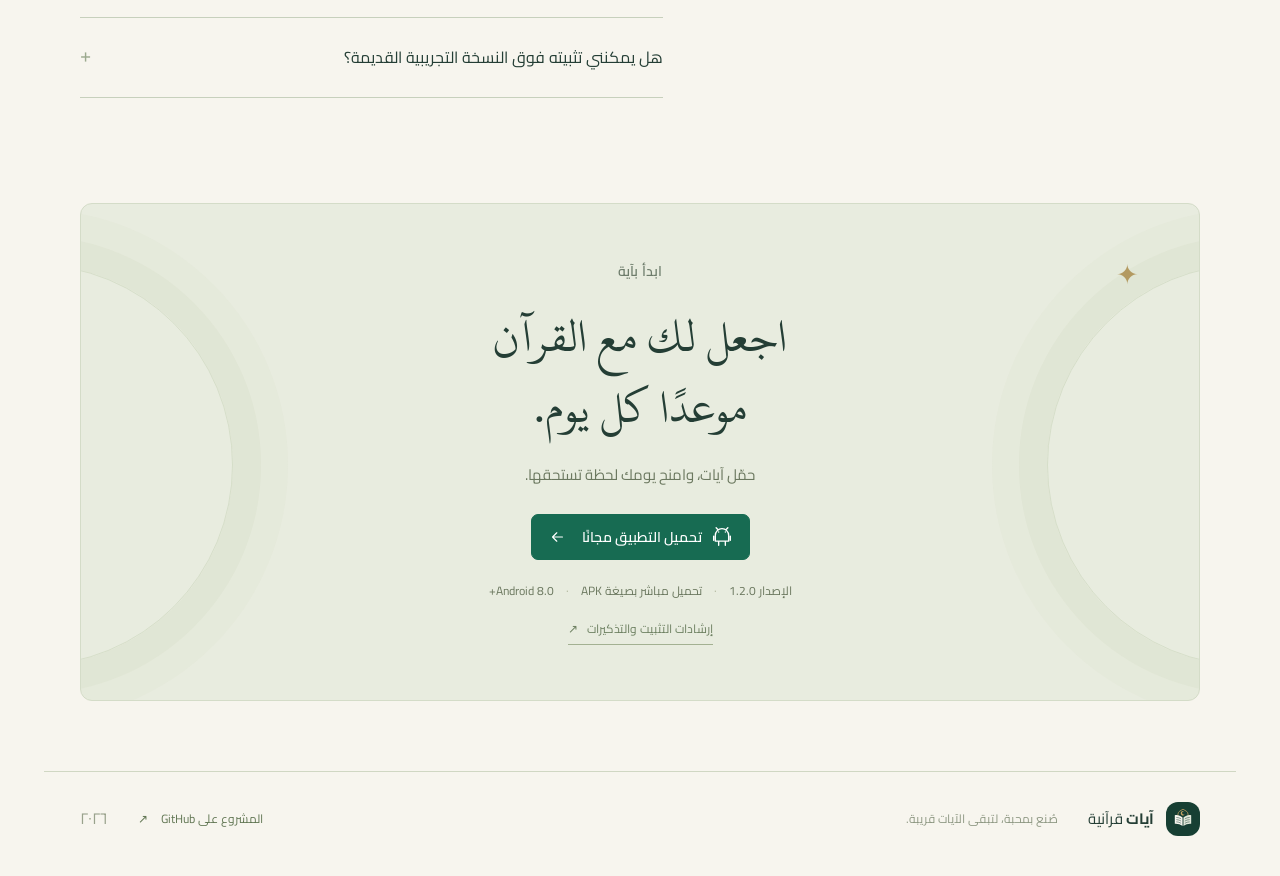
==== commit 49032089: "Point app downloads to the 1.2.0 release" ====
--- a/website/index.html
+++ b/website/index.html
@@ -12,15 +12,15 @@
 <meta property="og:image:width" content="1400"><meta property="og:image:height" content="700">
 <meta name="twitter:card" content="summary_large_image">
 <title>آيات قرآنية — آية تُضيء يومك</title>
-<link rel="icon" href="assets/app-icon.svg?v=1.1.1"><link rel="stylesheet" href="style.css">
-<script type="application/ld+json">{"@context": "https://schema.org", "@type": "SoftwareApplication", "name": "آيات قرآنية | Ayat Quran", "operatingSystem": "Android 8.0+", "applicationCategory": "EducationalApplication", "softwareVersion": "1.1.1", "url": "https://omer73364.github.io/Ayat-Quran/", "downloadUrl": "https://github.com/omer73364/Ayat-Quran/releases/download/v1.1.1/Ayat-Quran-v1.1.1.apk", "image": "https://omer73364.github.io/Ayat-Quran/assets/app-icon-512.png", "offers": {"@type": "Offer", "price": "0", "priceCurrency": "USD"}}</script>
+<link rel="icon" href="assets/app-icon.svg?v=1.2.0"><link rel="stylesheet" href="style.css">
+<script type="application/ld+json">{"@context": "https://schema.org", "@type": "SoftwareApplication", "name": "آيات قرآنية | Ayat Quran", "operatingSystem": "Android 8.0+", "applicationCategory": "EducationalApplication", "softwareVersion": "1.2.0", "url": "https://omer73364.github.io/Ayat-Quran/", "downloadUrl": "https://github.com/omer73364/Ayat-Quran/releases/download/v1.2.0/Ayat-Quran-v1.2.0.apk", "image": "https://omer73364.github.io/Ayat-Quran/assets/app-icon-512.png", "offers": {"@type": "Offer", "price": "0", "priceCurrency": "USD"}}</script>
 </head>
 <body>
 <svg class="icons" aria-hidden="true" xmlns="http://www.w3.org/2000/svg"><symbol id="arrow" viewBox="0 0 24 24"><path d="M19 12H5m6-6-6 6 6 6"/></symbol><symbol id="book" viewBox="0 0 24 24"><path d="M12 5c-3-2-6-2-9-1v15c3-1 6-1 9 1m0-15c3-2 6-2 9-1v15c-3-1-6-1-9 1V5Z"/></symbol><symbol id="bell" viewBox="0 0 24 24"><path d="M18 8a6 6 0 0 0-12 0c0 7-3 7-3 9h18c0-2-3-2-3-9M10 21h4"/></symbol><symbol id="bookmark" viewBox="0 0 24 24"><path d="M6 3h12v18l-6-4-6 4V3Z"/></symbol><symbol id="android" viewBox="0 0 24 24"><path d="m7 3-2-2m12 2 2-2M4 10a8 8 0 0 1 16 0v7H4v-7Zm-2 1v5m20-5v5M8 17v5m8-5v5M8 6h.01M16 6h.01"/></symbol><symbol id="check" viewBox="0 0 24 24"><path d="m5 12 4 4L19 6"/></symbol><symbol id="sun" viewBox="0 0 24 24"><circle cx="12" cy="12" r="4"/><path d="M12 2v2m0 16v2M2 12h2m16 0h2M5 5l1 1m12 12 1 1M5 19l1-1M18 6l1-1"/></symbol></svg>
-<header class="header"><div class="wrap nav"><a class="brand" href="#" aria-label="آيات قرآنية، الرئيسية"><img src="assets/app-icon.svg?v=1.1.1" alt="" width="42" height="42"><span>آيات <span class="brand-light">قرآنية</span></span></a><nav id="navigation" aria-label="التنقل الرئيسي"><a href="#features">لماذا آيات؟</a><a href="#experience">داخل التطبيق</a><a href="#questions">أسئلة شائعة</a></nav><a class="button small nav-download" href="#download">حمّل التطبيق <svg><use href="#arrow"/></svg></a><button class="menu" aria-label="فتح القائمة" aria-expanded="false" aria-controls="navigation"><span></span><span></span></button></div></header>
+<header class="header"><div class="wrap nav"><a class="brand" href="#" aria-label="آيات قرآنية، الرئيسية"><img src="assets/app-icon.svg?v=1.2.0" alt="" width="42" height="42"><span>آيات <span class="brand-light">قرآنية</span></span></a><nav id="navigation" aria-label="التنقل الرئيسي"><a href="#features">لماذا آيات؟</a><a href="#experience">داخل التطبيق</a><a href="#questions">أسئلة شائعة</a></nav><a class="button small nav-download" href="#download">حمّل التطبيق <svg><use href="#arrow"/></svg></a><button class="menu" aria-label="فتح القائمة" aria-expanded="false" aria-controls="navigation"><span></span><span></span></button></div></header>
 <main>
 <section class="hero wrap">
-<div class="hero-copy"><div class="eyebrow"><span class="status-dot"></span> رفيق وردك اليومي</div><h1>آيةٌ تُضيءُ<br>يومَك<span class="gold">.</span></h1><p class="hero-description">بين انشغالات الحياة، خذ لحظةً مع كلام الله.<br>اقرأ، تدبّر، واجعل للقرآن مكانًا في كل يوم.</p><div class="hero-actions"><a class="button" href="https://github.com/omer73364/Ayat-Quran/releases/download/v1.1.1/Ayat-Quran-v1.1.1.apk" download><svg><use href="#android"/></svg> تحميل للأندرويد <svg class="button-arrow"><use href="#arrow"/></svg></a><a class="text-link" href="#experience">اكتشف التطبيق <span>↙</span></a></div><div class="download-meta"><span>مجاني بالكامل</span><i></i><span>Android 8.0 فأحدث</span><i></i><span>يعمل دون إنترنت</span></div><div class="hero-note"><span class="note-line"></span><span>قليلٌ دائم، خيرٌ من كثيرٍ منقطع.</span></div></div>
+<div class="hero-copy"><div class="eyebrow"><span class="status-dot"></span> رفيق وردك اليومي</div><h1>آيةٌ تُضيءُ<br>يومَك<span class="gold">.</span></h1><p class="hero-description">بين انشغالات الحياة، خذ لحظةً مع كلام الله.<br>اقرأ، تدبّر، واجعل للقرآن مكانًا في كل يوم.</p><div class="hero-actions"><a class="button" href="https://github.com/omer73364/Ayat-Quran/releases/download/v1.2.0/Ayat-Quran-v1.2.0.apk" download><svg><use href="#android"/></svg> تحميل للأندرويد <svg class="button-arrow"><use href="#arrow"/></svg></a><a class="text-link" href="#experience">اكتشف التطبيق <span>↙</span></a></div><div class="download-meta"><span>مجاني بالكامل</span><i></i><span>Android 8.0 فأحدث</span><i></i><span>يعمل دون إنترنت</span></div><div class="hero-note"><span class="note-line"></span><span>قليلٌ دائم، خيرٌ من كثيرٍ منقطع.</span></div></div>
 <div class="hero-visual"><div class="orbit orbit-one"></div><div class="orbit orbit-two"></div><div class="arch"><div class="arch-pattern"></div><span class="arch-star star-one">✦</span><span class="arch-star star-two">✧</span></div><div class="phone hero-phone"><img src="assets/home.png" alt="الشاشة الرئيسية لتطبيق آيات قرآنية في الوضع الفاتح" width="720" height="1600" fetchpriority="high"><div class="phone-camera"></div></div><div class="floating-note"><span class="note-icon"><svg><use href="#bell"/></svg></span><div><strong>لحظة من الطمأنينة</strong><span>تذكيرٌ يعيدك إلى وردك</span></div><span class="float-spark">✦</span></div><span class="visual-caption">مساحة هادئة. أثرٌ يبقى.</span></div>
 </section>
 <div class="facts wrap"><div><strong>١١٤</strong><span>سورة كريمة</span></div><span class="fact-flower">✦</span><div><strong>٦٬٢٣٦</strong><span>آية بين يديك</span></div><span class="fact-flower">✦</span><div><svg><use href="#sun"/></svg><span>وردك، على مهلِك</span></div></div>
@@ -28,8 +28,8 @@
 <section class="experience" id="experience"><div class="wrap experience-inner"><div class="experience-copy"><span class="eyebrow light">نظرة من الداخل</span><h2>بسيطٌ في تفاصيله.<br>قريبٌ من قلبك.</h2><p class="experience-lead">كل شاشة صُمّمت لتمنح آياتك المساحة التي تستحقها.</p><div class="screen-tabs" role="tablist" aria-label="شاشات التطبيق" aria-orientation="vertical"><button id="tab-reader" role="tab" aria-selected="true" aria-controls="screen-panel" data-screen="home" tabindex="0"><span class="tab-icon"><svg><use href="#book"/></svg></span><span><strong>لحظة تدبّر</strong><small>آياتك وهدفك اليومي، في مكان واحد.</small></span><span class="tab-arrow">←</span></button><button id="tab-saved" role="tab" aria-selected="false" aria-controls="screen-panel" data-screen="saved" tabindex="-1"><span class="tab-icon"><svg><use href="#bookmark"/></svg></span><span><strong>محفوظاتك</strong><small>ما لامس قلبك، يبقى في متناولك.</small></span><span class="tab-arrow">←</span></button><button id="tab-reminders" role="tab" aria-selected="false" aria-controls="screen-panel" data-screen="reminders" tabindex="-1"><span class="tab-icon"><svg><use href="#bell"/></svg></span><span><strong>تذكيراتك</strong><small>اضبط مواعيدك، وتابع حالة التذكير.</small></span><span class="tab-arrow">←</span></button></div></div><div class="screen-stage" id="screen-panel" role="tabpanel" aria-labelledby="tab-reader" tabindex="0"><div class="stage-ring"></div><span class="stage-spark">✦</span><div class="phone showcase-phone"><img id="screen-image" src="assets/home.png" alt="الرئيسية وتقدم الورد اليومي" width="720" height="1600" loading="lazy"><div class="phone-camera"></div></div><div class="screen-count"><span id="screen-number">01</span><span class="count-line"></span><span>03</span></div></div></div></section>
 <section class="quiet-section wrap"><span class="quiet-star">✦</span><p class="quran-quote">وَلَقَدْ يَسَّرْنَا الْقُرْآنَ لِلذِّكْرِ<br>فَهَلْ مِن مُّدَّكِرٍ</p><span class="quote-source">سورة القمر · الآية ١٧</span></section>
 <section class="faq wrap section" id="questions"><div class="faq-heading"><span class="eyebrow">قبل أن تبدأ</span><h2>قد تتساءل<span class="gold">.</span></h2><p>إجابات قصيرة، لبداية مطمئنة.</p></div><div class="faq-list"><details><summary>هل يحتاج التطبيق إلى الإنترنت؟<span class="plus">+</span></summary><p>لا. نص القرآن والقراءة والمحفوظات متاحة دون اتصال بالإنترنت بعد تثبيت التطبيق.</p></details><details><summary>كيف أحافظ على وصول التذكيرات؟<span class="plus">+</span></summary><p>اسمح بالإشعارات والمنبّهات الدقيقة، وأزل قيود البطارية والعمل في الخلفية. يرشدك التطبيق إلى إعدادات التشغيل المتاحة على هاتفك. إذا أوقفت التطبيق إجباريًا، افتحه مجددًا لاستئناف التذكيرات.</p></details><details><summary>ما الهواتف التي يدعمها؟<span class="plus">+</span></summary><p>يعمل على هواتف أندرويد بالإصدار 8.0 فأحدث. تختلف خيارات التشغيل التلقائي والبطارية حسب الهاتف وإصدار النظام.</p></details><details><summary>هل يمكنني تثبيته فوق النسخة التجريبية القديمة؟<span class="plus">+</span></summary><p>الإصدار 1.1.0 يستخدم مفتاح توقيع إنتاج جديدًا. إذا كانت النسخة التجريبية القديمة مثبتة، ستحتاج إلى إزالتها أولًا. إزالة التطبيق تحذف محفوظاته وتقدّم القراءة وإعداداته المحلية.</p></details></div></section>
-<section class="download-section wrap" id="download"><div class="download-card"><div class="download-ornament" aria-hidden="true">✦</div><span class="eyebrow">ابدأ بآية</span><h2>اجعل لك مع القرآن<br>موعدًا كل يوم.</h2><p>حمّل آيات، وامنح يومك لحظة تستحقها.</p><a class="button" href="https://github.com/omer73364/Ayat-Quran/releases/download/v1.1.1/Ayat-Quran-v1.1.1.apk" download><svg><use href="#android"/></svg> تحميل التطبيق مجانًا <svg class="button-arrow"><use href="#arrow"/></svg></a><span class="release-meta">الإصدار 1.1.1 <span>·</span> تحميل مباشر بصيغة APK <span>·</span> Android 8.0+</span><a class="release-link" href="#questions">إرشادات التثبيت والتذكيرات <span>↗</span></a></div></section>
+<section class="download-section wrap" id="download"><div class="download-card"><div class="download-ornament" aria-hidden="true">✦</div><span class="eyebrow">ابدأ بآية</span><h2>اجعل لك مع القرآن<br>موعدًا كل يوم.</h2><p>حمّل آيات، وامنح يومك لحظة تستحقها.</p><a class="button" href="https://github.com/omer73364/Ayat-Quran/releases/download/v1.2.0/Ayat-Quran-v1.2.0.apk" download><svg><use href="#android"/></svg> تحميل التطبيق مجانًا <svg class="button-arrow"><use href="#arrow"/></svg></a><span class="release-meta">الإصدار 1.2.0 <span>·</span> تحميل مباشر بصيغة APK <span>·</span> Android 8.0+</span><a class="release-link" href="#questions">إرشادات التثبيت والتذكيرات <span>↗</span></a></div></section>
 </main>
-<footer class="wrap footer"><a class="brand" href="#"><img src="assets/app-icon.svg?v=1.1.1" width="34" height="34" alt=""><span>آيات <span class="brand-light">قرآنية</span></span></a><p>صُنع بمحبة، لتبقى الآيات قريبة.</p><a href="https://github.com/omer73364/Ayat-Quran" target="_blank" rel="noopener noreferrer">المشروع على GitHub <span>↗</span></a><span class="footer-year">٢٠٢٦</span></footer>
+<footer class="wrap footer"><a class="brand" href="#"><img src="assets/app-icon.svg?v=1.2.0" width="34" height="34" alt=""><span>آيات <span class="brand-light">قرآنية</span></span></a><p>صُنع بمحبة، لتبقى الآيات قريبة.</p><a href="https://github.com/omer73364/Ayat-Quran" target="_blank" rel="noopener noreferrer">المشروع على GitHub <span>↗</span></a><span class="footer-year">٢٠٢٦</span></footer>
 <script src="script.js"></script>
 </body></html>
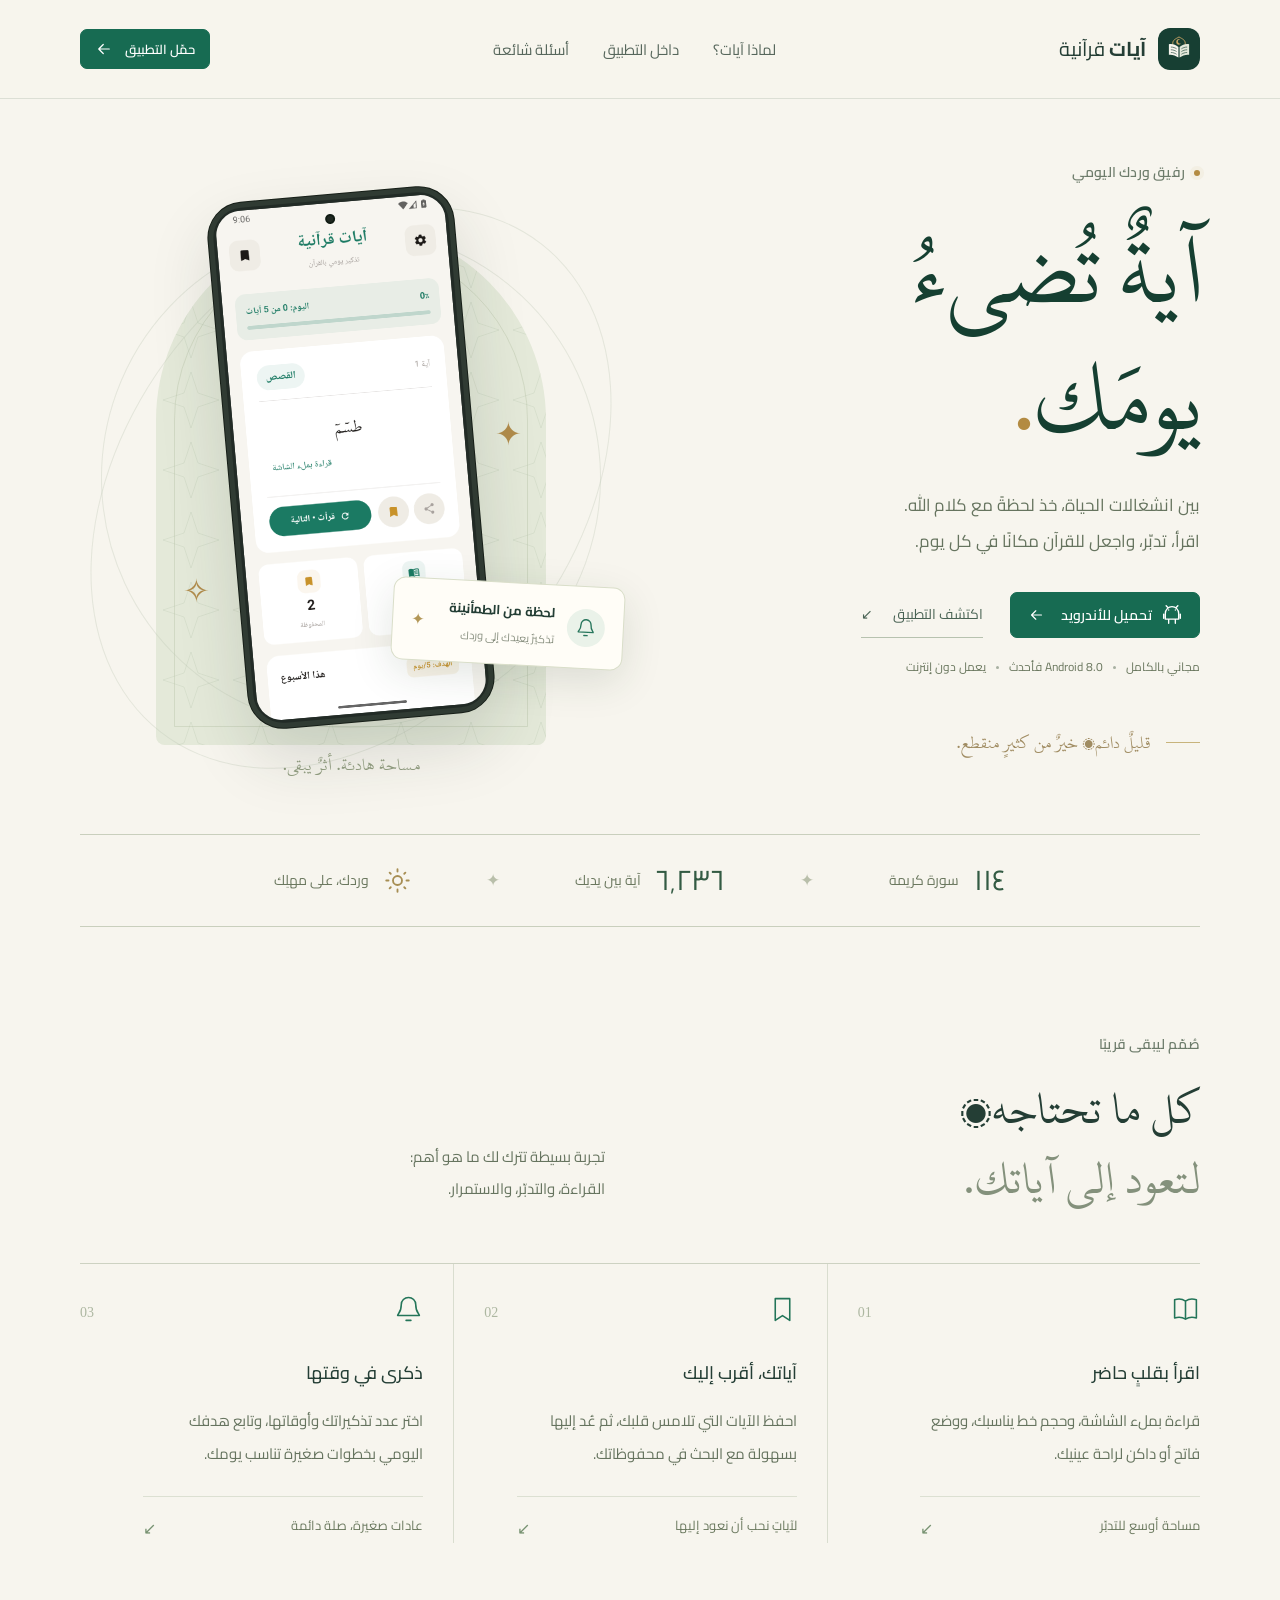
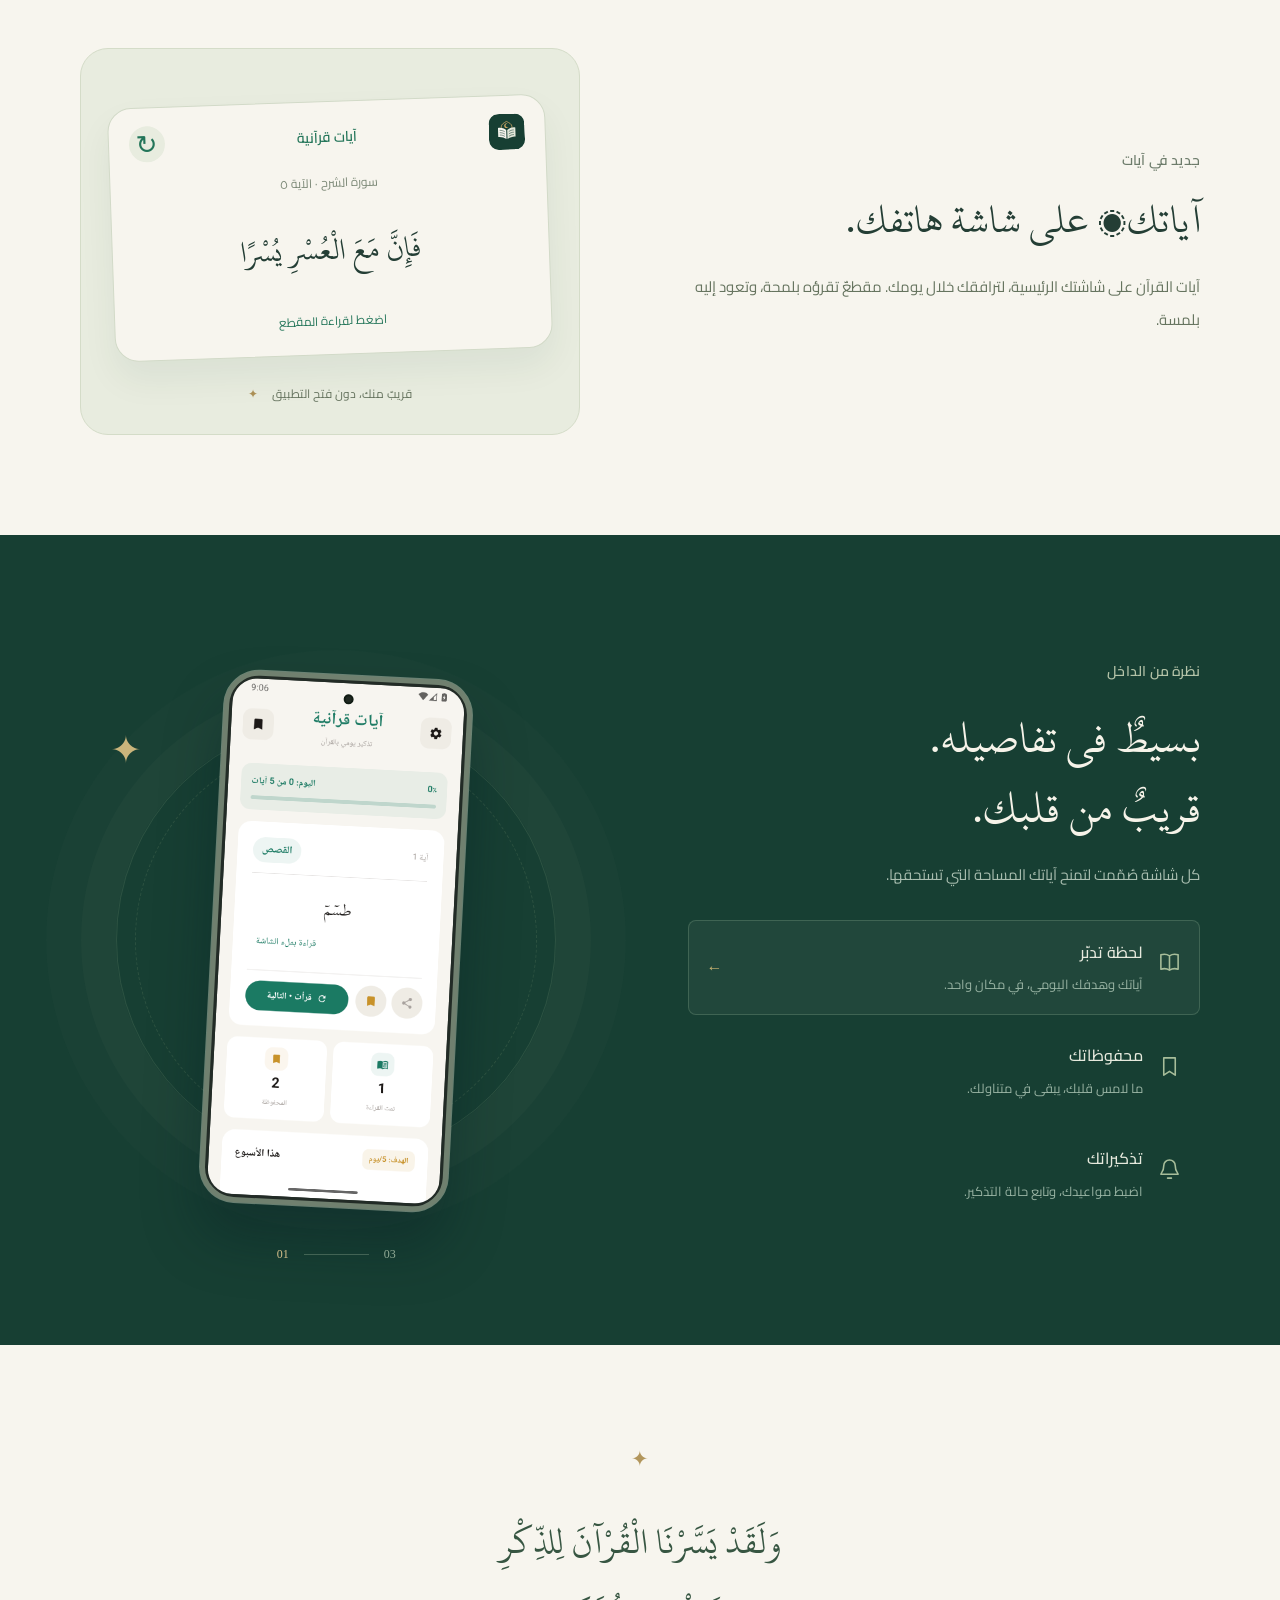
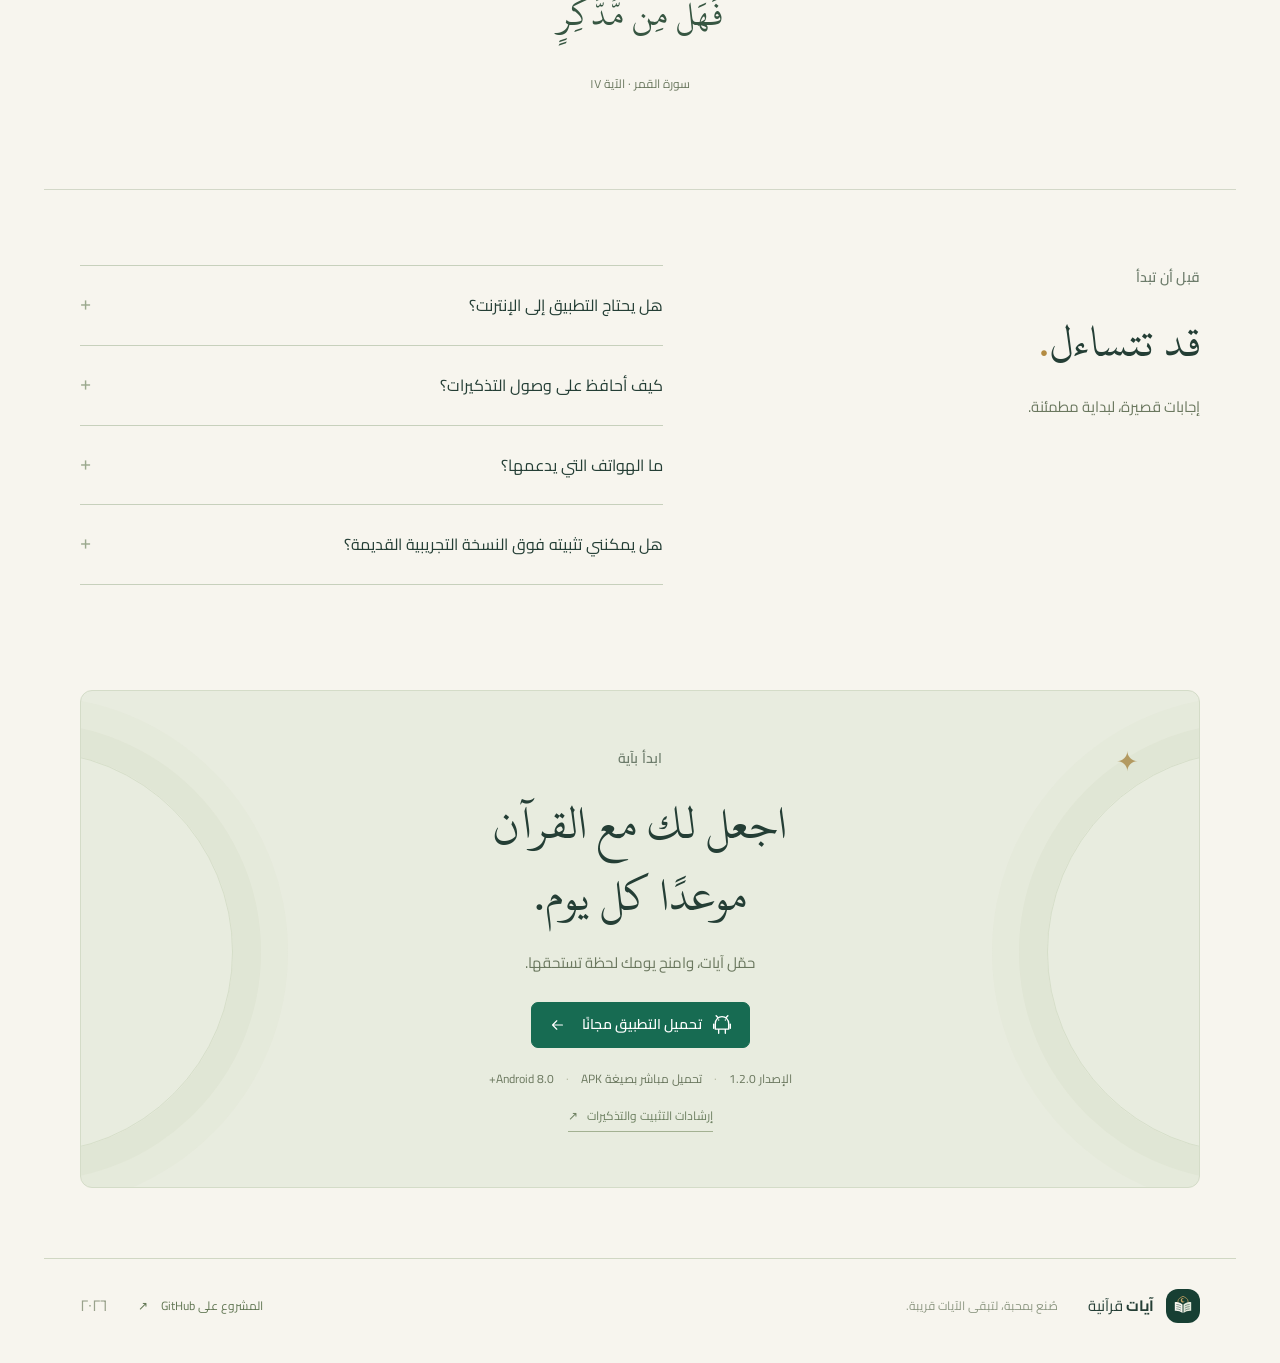
==== commit 0b7ceda2: "Introduce the home-screen widget on the app website" ====
--- a/website/index.html
+++ b/website/index.html
@@ -25,6 +25,10 @@
 </section>
 <div class="facts wrap"><div><strong>١١٤</strong><span>سورة كريمة</span></div><span class="fact-flower">✦</span><div><strong>٦٬٢٣٦</strong><span>آية بين يديك</span></div><span class="fact-flower">✦</span><div><svg><use href="#sun"/></svg><span>وردك، على مهلِك</span></div></div>
 <section class="features wrap section" id="features"><div class="section-intro"><span class="eyebrow">صُمّم ليبقى قريبًا</span><h2>كل ما تحتاجه،<br><span class="serif-muted">لتعود إلى آياتك.</span></h2><p>تجربة بسيطة تترك لك ما هو أهم:<br>القراءة، والتدبّر، والاستمرار.</p></div><div class="feature-grid"><article><span class="feature-number">01</span><div class="feature-icon"><svg><use href="#book"/></svg></div><h3>اقرأ بقلبٍ حاضر</h3><p>قراءة بملء الشاشة، وحجم خط يناسبك، ووضع فاتح أو داكن لراحة عينيك.</p><span class="feature-foot">مساحة أوسع للتدبّر <span>↙</span></span></article><article><span class="feature-number">02</span><div class="feature-icon"><svg><use href="#bookmark"/></svg></div><h3>آياتك، أقرب إليك</h3><p>احفظ الآيات التي تلامس قلبك، ثم عُد إليها بسهولة مع البحث في محفوظاتك.</p><span class="feature-foot">لآياتٍ نحب أن نعود إليها <span>↙</span></span></article><article><span class="feature-number">03</span><div class="feature-icon"><svg><use href="#bell"/></svg></div><h3>ذكرى في وقتها</h3><p>اختر عدد تذكيراتك وأوقاتها، وتابع هدفك اليومي بخطوات صغيرة تناسب يومك.</p><span class="feature-foot">عادات صغيرة، صلة دائمة <span>↙</span></span></article></div></section>
+<section class="widget-section wrap" id="widget" aria-labelledby="widget-heading">
+<div class="widget-copy"><span class="eyebrow">جديد في آيات</span><h2 id="widget-heading">آياتك، على شاشة هاتفك.</h2><p>آيات القرآن على شاشتك الرئيسية، لترافقك خلال يومك. مقطعٌ تقرؤه بلمحة، وتعود إليه بلمسة.</p></div>
+<div class="widget-scene"><div class="widget-preview" role="img" aria-label="رسم توضيحي لويدجت آيات على الشاشة الرئيسية، يعرض آية من سورة الشرح"><div class="widget-preview-header"><img src="assets/app-icon.svg" alt="" width="36" height="36"><strong>آيات قرآنية</strong><span aria-hidden="true">↻</span></div><span class="widget-preview-reference">سورة الشرح · الآية ٥</span><p class="widget-preview-ayah">فَإِنَّ مَعَ الْعُسْرِ يُسْرًا</p><span class="widget-preview-footer">اضغط لقراءة المقطع</span></div><span class="widget-caption">قريبٌ منك، دون فتح التطبيق <span aria-hidden="true">✦</span></span></div>
+</section>
 <section class="experience" id="experience"><div class="wrap experience-inner"><div class="experience-copy"><span class="eyebrow light">نظرة من الداخل</span><h2>بسيطٌ في تفاصيله.<br>قريبٌ من قلبك.</h2><p class="experience-lead">كل شاشة صُمّمت لتمنح آياتك المساحة التي تستحقها.</p><div class="screen-tabs" role="tablist" aria-label="شاشات التطبيق" aria-orientation="vertical"><button id="tab-reader" role="tab" aria-selected="true" aria-controls="screen-panel" data-screen="home" tabindex="0"><span class="tab-icon"><svg><use href="#book"/></svg></span><span><strong>لحظة تدبّر</strong><small>آياتك وهدفك اليومي، في مكان واحد.</small></span><span class="tab-arrow">←</span></button><button id="tab-saved" role="tab" aria-selected="false" aria-controls="screen-panel" data-screen="saved" tabindex="-1"><span class="tab-icon"><svg><use href="#bookmark"/></svg></span><span><strong>محفوظاتك</strong><small>ما لامس قلبك، يبقى في متناولك.</small></span><span class="tab-arrow">←</span></button><button id="tab-reminders" role="tab" aria-selected="false" aria-controls="screen-panel" data-screen="reminders" tabindex="-1"><span class="tab-icon"><svg><use href="#bell"/></svg></span><span><strong>تذكيراتك</strong><small>اضبط مواعيدك، وتابع حالة التذكير.</small></span><span class="tab-arrow">←</span></button></div></div><div class="screen-stage" id="screen-panel" role="tabpanel" aria-labelledby="tab-reader" tabindex="0"><div class="stage-ring"></div><span class="stage-spark">✦</span><div class="phone showcase-phone"><img id="screen-image" src="assets/home.png" alt="الرئيسية وتقدم الورد اليومي" width="720" height="1600" loading="lazy"><div class="phone-camera"></div></div><div class="screen-count"><span id="screen-number">01</span><span class="count-line"></span><span>03</span></div></div></div></section>
 <section class="quiet-section wrap"><span class="quiet-star">✦</span><p class="quran-quote">وَلَقَدْ يَسَّرْنَا الْقُرْآنَ لِلذِّكْرِ<br>فَهَلْ مِن مُّدَّكِرٍ</p><span class="quote-source">سورة القمر · الآية ١٧</span></section>
 <section class="faq wrap section" id="questions"><div class="faq-heading"><span class="eyebrow">قبل أن تبدأ</span><h2>قد تتساءل<span class="gold">.</span></h2><p>إجابات قصيرة، لبداية مطمئنة.</p></div><div class="faq-list"><details><summary>هل يحتاج التطبيق إلى الإنترنت؟<span class="plus">+</span></summary><p>لا. نص القرآن والقراءة والمحفوظات متاحة دون اتصال بالإنترنت بعد تثبيت التطبيق.</p></details><details><summary>كيف أحافظ على وصول التذكيرات؟<span class="plus">+</span></summary><p>اسمح بالإشعارات والمنبّهات الدقيقة، وأزل قيود البطارية والعمل في الخلفية. يرشدك التطبيق إلى إعدادات التشغيل المتاحة على هاتفك. إذا أوقفت التطبيق إجباريًا، افتحه مجددًا لاستئناف التذكيرات.</p></details><details><summary>ما الهواتف التي يدعمها؟<span class="plus">+</span></summary><p>يعمل على هواتف أندرويد بالإصدار 8.0 فأحدث. تختلف خيارات التشغيل التلقائي والبطارية حسب الهاتف وإصدار النظام.</p></details><details><summary>هل يمكنني تثبيته فوق النسخة التجريبية القديمة؟<span class="plus">+</span></summary><p>الإصدار 1.1.0 يستخدم مفتاح توقيع إنتاج جديدًا. إذا كانت النسخة التجريبية القديمة مثبتة، ستحتاج إلى إزالتها أولًا. إزالة التطبيق تحذف محفوظاته وتقدّم القراءة وإعداداته المحلية.</p></details></div></section>
--- a/website/style.css
+++ b/website/style.css
@@ -31,3 +31,12 @@
 @media(max-width:760px){.hero-actions .button,.download-card .button{font-size:13px;padding:10px 14px}.nav .button.small{font-size:12px;padding:8px 11px}}
 .button{white-space:nowrap}
 @media(max-width:400px){.nav{gap:10px}.nav .brand{font-size:14px;gap:6px}.nav .brand img{width:30px;height:30px}.nav .button.small svg{display:none}}
+
+/* Home-screen widget feature */
+.widget-section{display:grid;grid-template-columns:1.1fr 1fr;align-items:center;gap:70px;padding-block:0 100px}
+.widget-copy h2{font-size:43px;margin-top:16px}.widget-copy>p{font-size:15px;line-height:2.2;color:#66745f;margin-top:18px;max-width:510px}
+.widget-scene{background:#e8ecdf;border:1px solid #d4dcc8;border-radius:28px;padding:52px 30px 30px;position:relative}
+.widget-preview{background:#f7f5ee;border:1px solid #d2dac8;border-radius:24px;padding:18px 20px 20px;box-shadow:0 18px 35px #173f3310;transform:rotate(-2deg);text-align:center}
+.widget-preview-header{display:grid;grid-template-columns:36px 1fr 36px;align-items:center;gap:10px;color:#237559}.widget-preview-header img{border-radius:10px}.widget-preview-header strong{font-size:14px;font-weight:600}.widget-preview-header>span{font-size:26px;line-height:36px;background:#e8ecdf;border-radius:50%}
+.widget-preview-reference{display:block;font-size:12px;color:#7a8775;margin-top:16px}.widget-preview-ayah{font-family:Quran,serif;font-size:32px;line-height:2.1;color:#243e35;margin:22px 0}.widget-preview-footer{font-size:12px;color:#237559}.widget-caption{display:flex;align-items:center;justify-content:center;gap:14px;font-size:12px;color:#66745f;margin-top:28px}.widget-caption>span{color:#ad9156}
+@media(max-width:760px){.widget-section{grid-template-columns:1fr;gap:28px;padding-bottom:60px}.widget-copy h2{font-size:36px}.widget-scene{padding:32px 22px 25px}.widget-preview-ayah{font-size:30px}}
